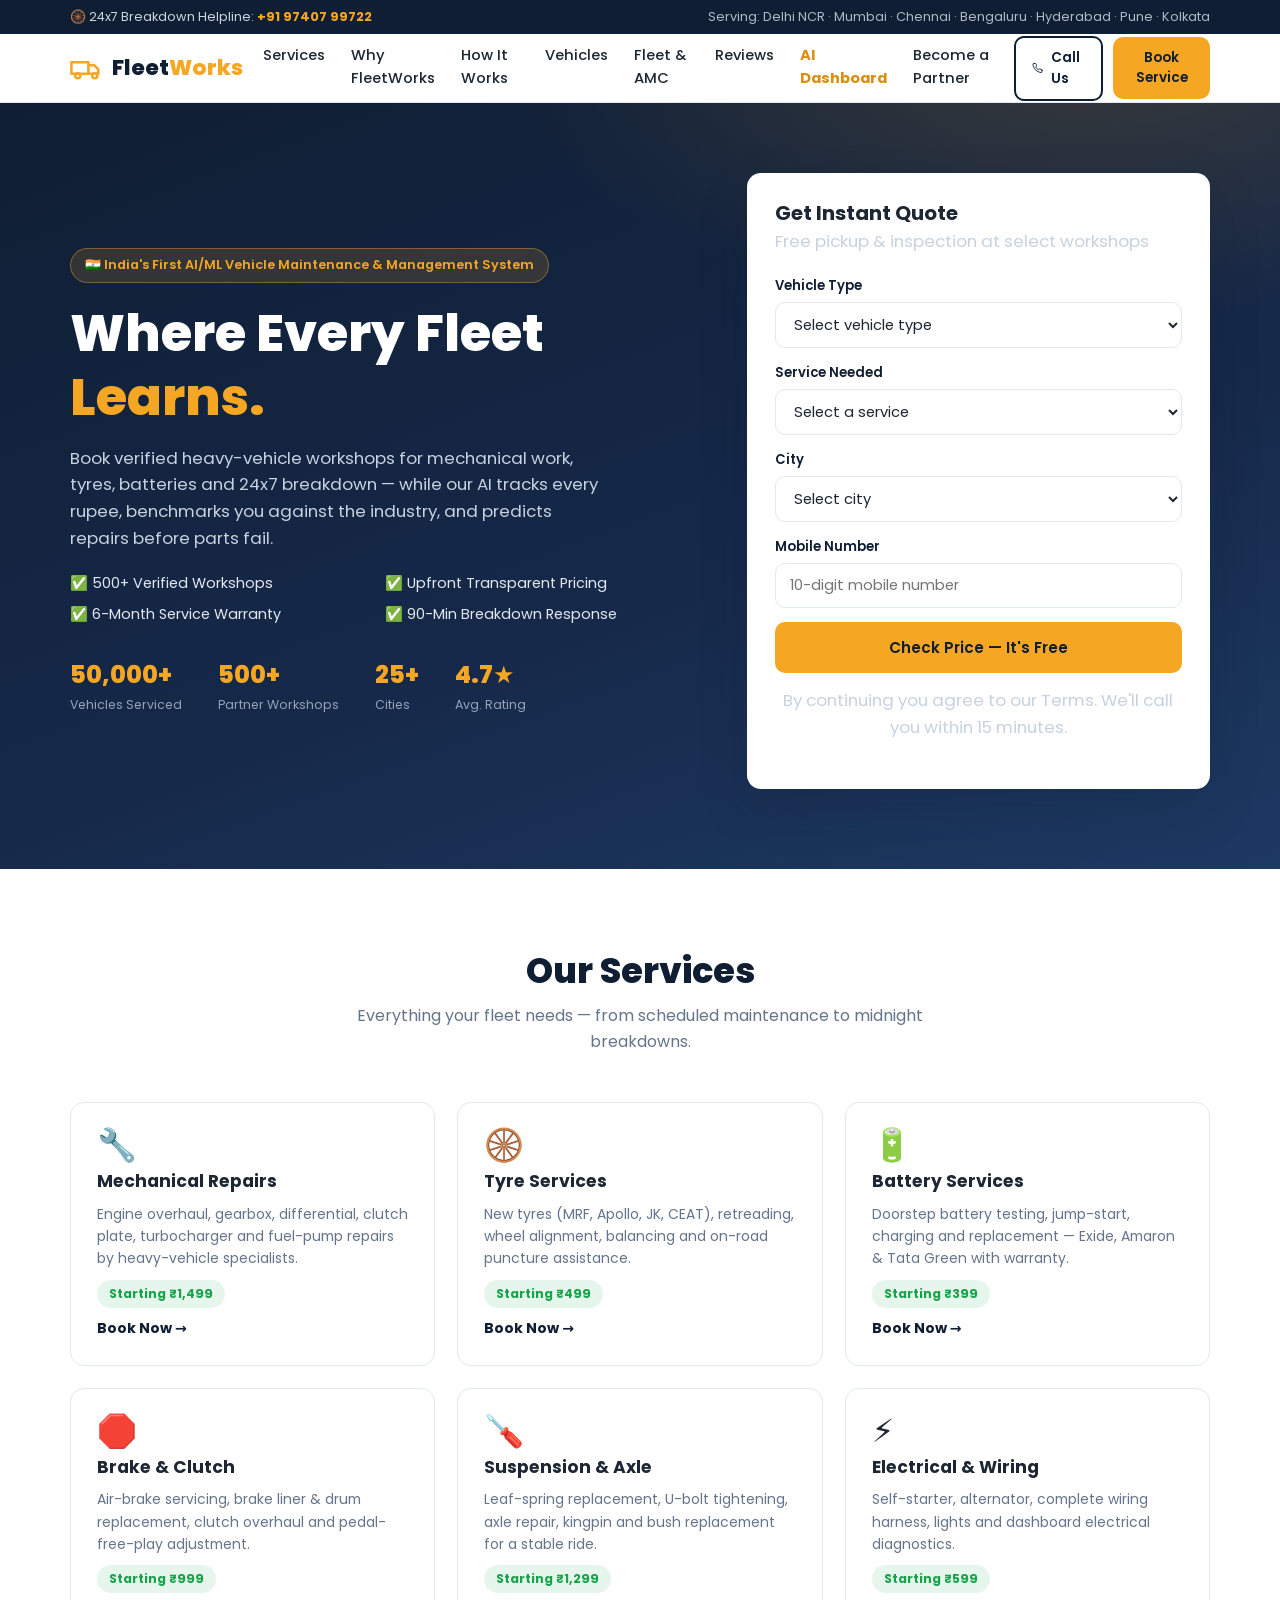
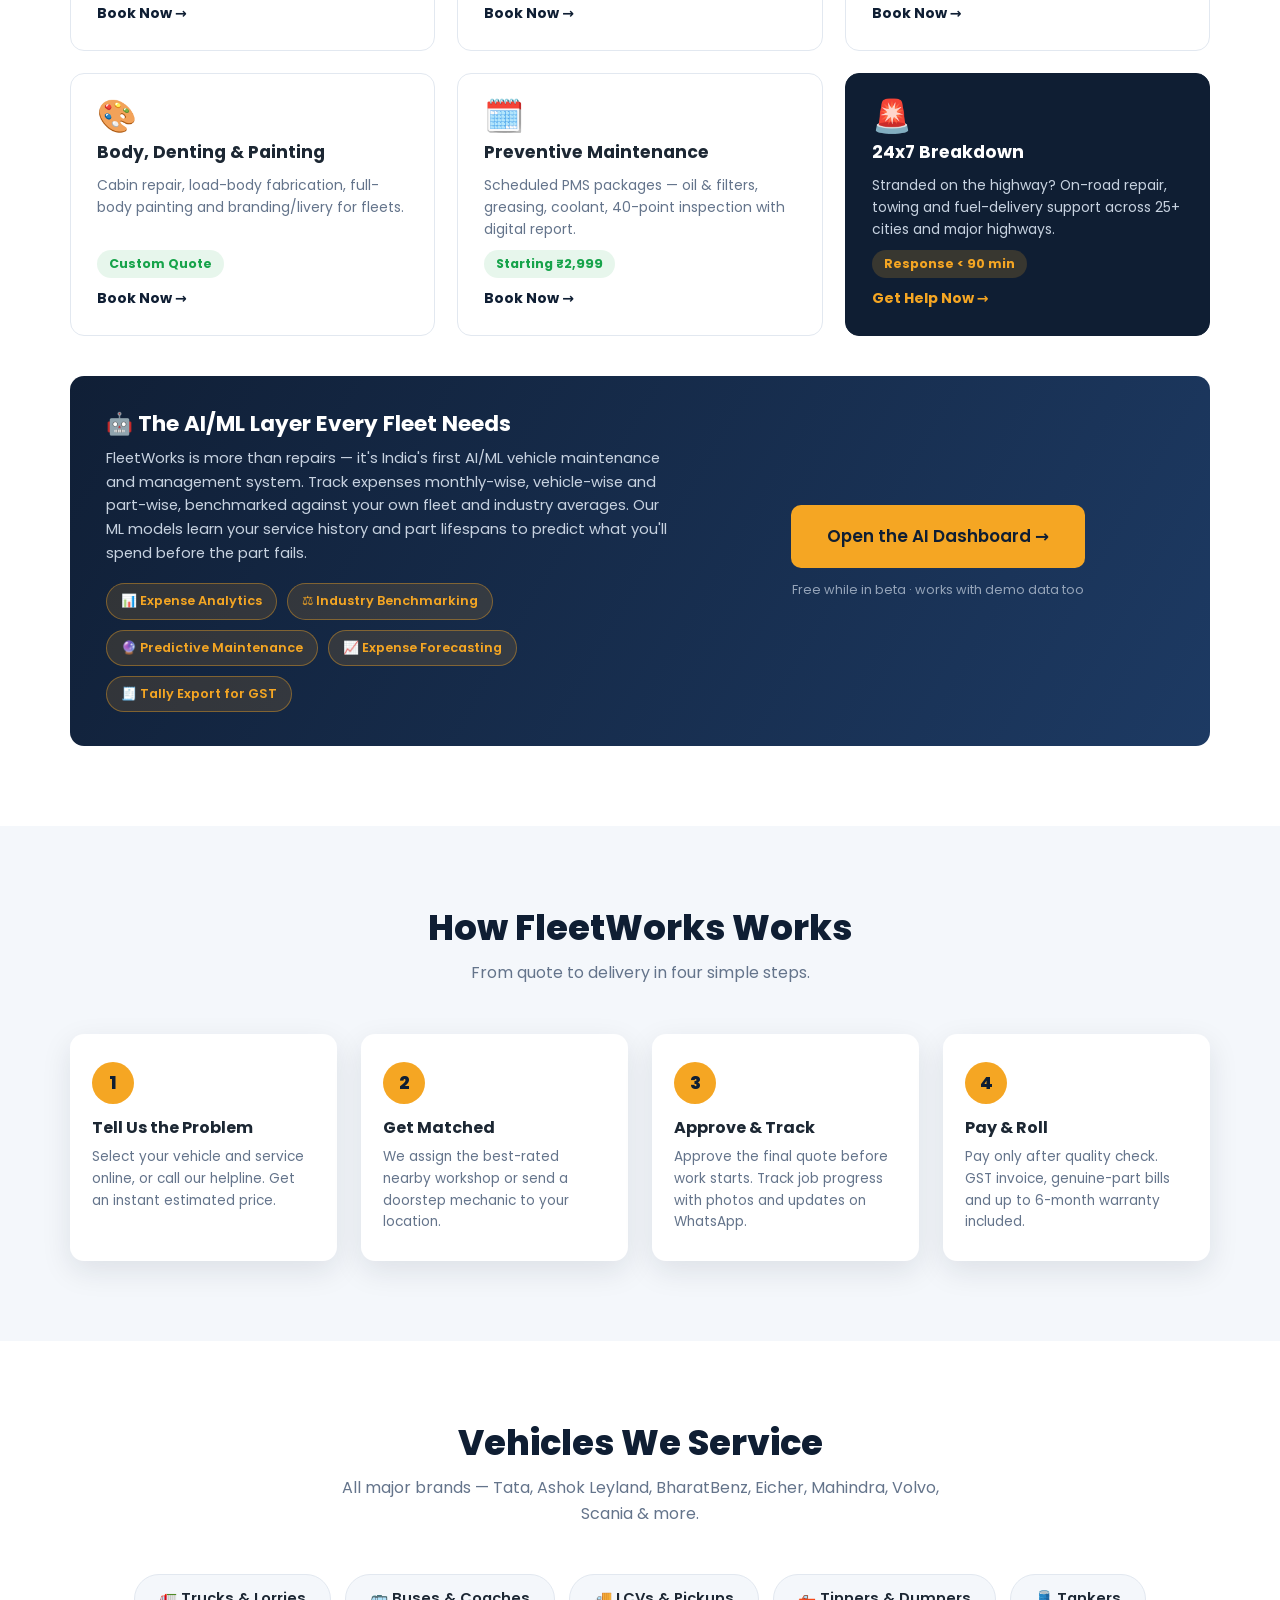
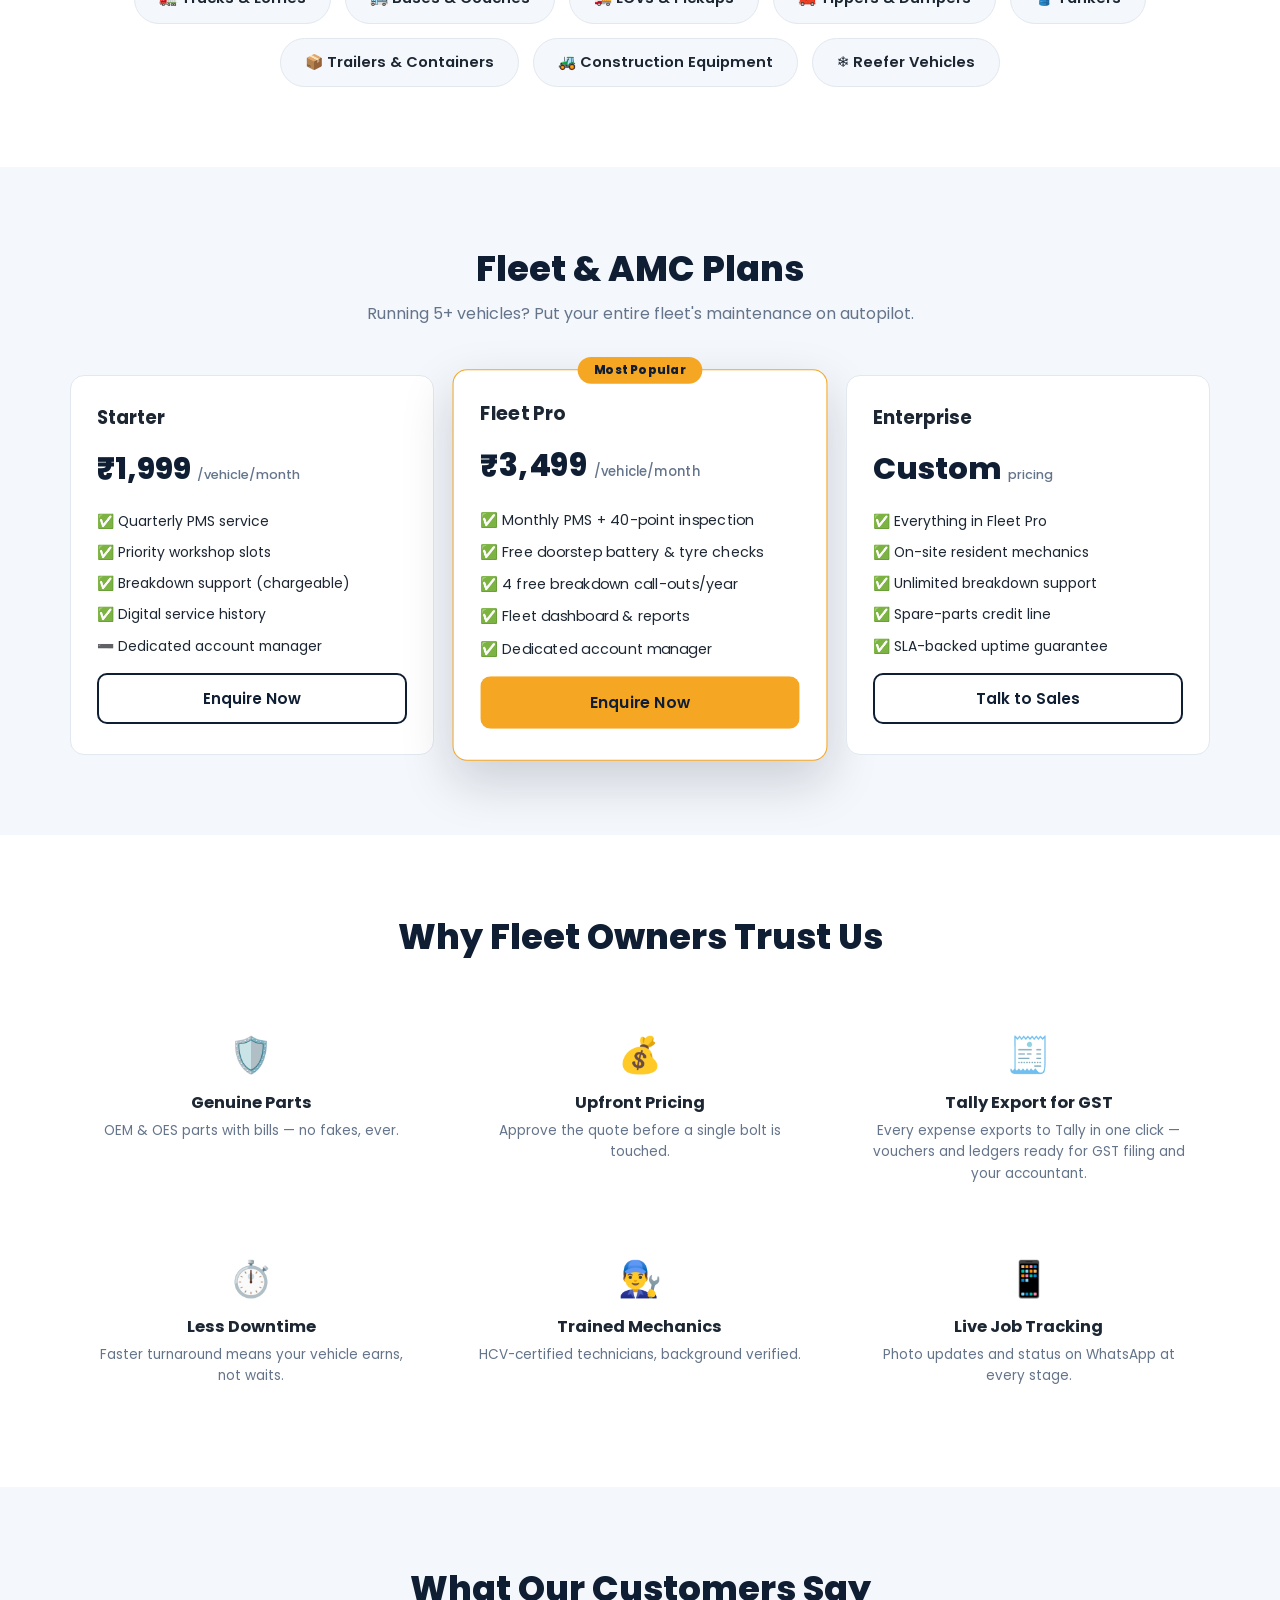
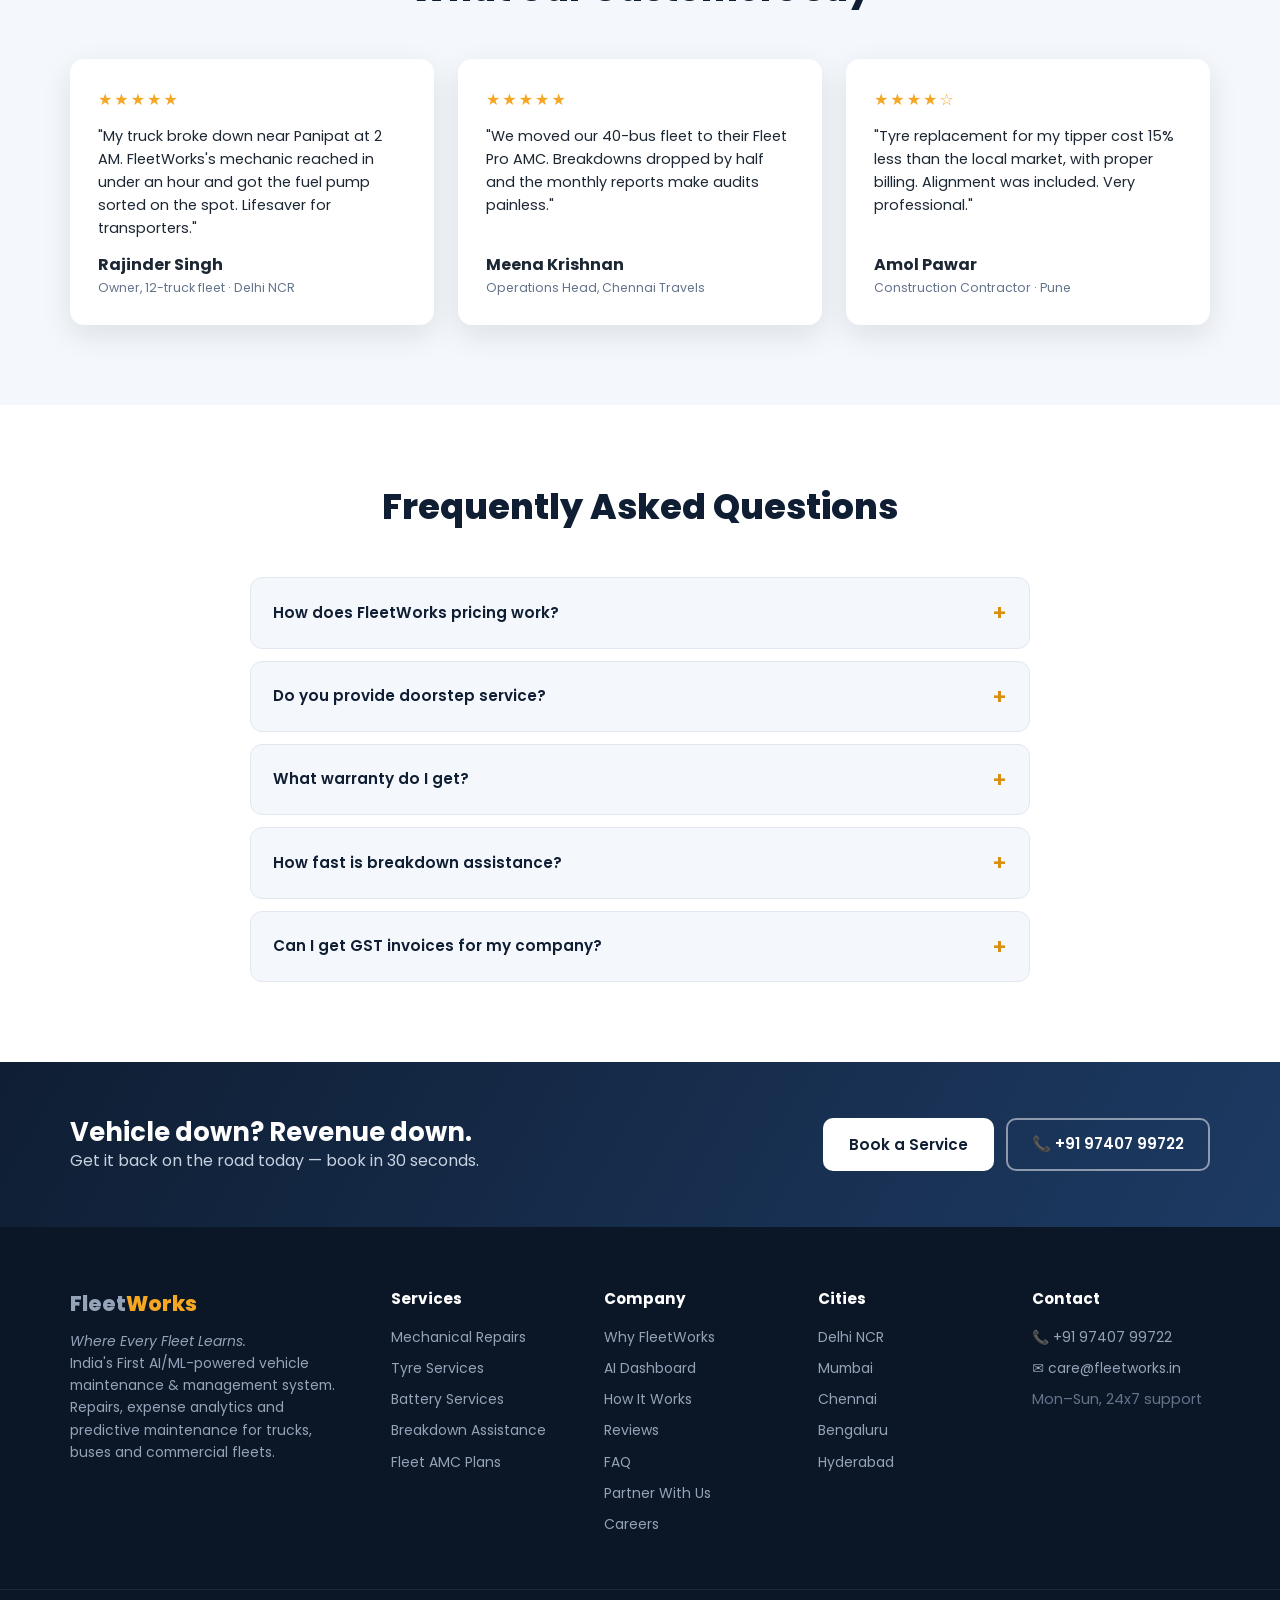
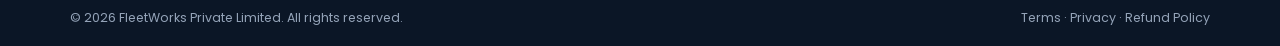
==== index.html @ 2cb16454 "Add Tally export for GST/accounting and Why FleetWorks page - Dashboard: one-click export of all exp" ====
<!DOCTYPE html>
<html lang="en">
<head>
  <meta charset="UTF-8" />
  <meta name="viewport" content="width=device-width, initial-scale=1.0" />
  <title>FleetWorks — Where Every Fleet Learns | India's First AI/ML Vehicle Maintenance &amp; Management System</title>
  <meta name="description" content="India's First AI/ML-powered vehicle maintenance and management system. Book truck, bus and fleet services, track expenses monthly/vehicle/part-wise with industry benchmarks, and predict repairs before parts fail." />
  <link rel="preconnect" href="https://fonts.googleapis.com" />
  <link rel="preconnect" href="https://fonts.gstatic.com" crossorigin />
  <link href="https://fonts.googleapis.com/css2?family=Poppins:wght@400;500;600;700;800&display=swap" rel="stylesheet" />
  <link rel="stylesheet" href="css/style.css" />
  <link rel="manifest" href="manifest.json" />
  <link rel="icon" type="image/png" href="icons/icon-96.png" />
  <meta name="theme-color" content="#0f1e33" />
</head>
<body>

  <!-- ======= TOP BAR ======= -->
  <div class="topbar">
    <div class="container topbar-inner">
      <span>🛞 24x7 Breakdown Helpline: <a href="tel:+919740799722"><strong>+91 97407 99722</strong></a></span>
      <span class="topbar-cities">Serving: Delhi NCR · Mumbai · Chennai · Bengaluru · Hyderabad · Pune · Kolkata</span>
    </div>
  </div>

  <!-- ======= NAVBAR ======= -->
  <header class="navbar" id="navbar">
    <div class="container nav-inner">
      <a href="#" class="logo">
        <svg viewBox="0 0 24 24" width="34" height="34" fill="none" stroke="currentColor" stroke-width="1.8" stroke-linecap="round" stroke-linejoin="round"><path d="M1 8h12v8H1z"/><path d="M13 10h4l3 3v3h-7"/><circle cx="5.5" cy="17.5" r="1.8"/><circle cx="17.5" cy="17.5" r="1.8"/></svg>
        <span>Fleet<em>Works</em></span>
      </a>
      <nav class="nav-links" id="navLinks">
        <a href="#services">Services</a>
        <a href="why.html">Why FleetWorks</a>
        <a href="#how-it-works">How It Works</a>
        <a href="#vehicles">Vehicles</a>
        <a href="#fleet">Fleet &amp; AMC</a>
        <a href="#reviews">Reviews</a>
        <a href="dashboard.html" class="nav-partner">AI Dashboard</a>
        <a href="partner.html">Become a Partner</a>
      </nav>
      <div class="nav-actions">
        <a href="tel:+919740799722" class="btn btn-outline btn-sm">
          <svg viewBox="0 0 24 24" width="16" height="16" fill="none" stroke="currentColor" stroke-width="2" stroke-linecap="round" stroke-linejoin="round"><path d="M22 16.92v3a2 2 0 0 1-2.18 2 19.79 19.79 0 0 1-8.63-3.07 19.5 19.5 0 0 1-6-6 19.79 19.79 0 0 1-3.07-8.67A2 2 0 0 1 4.11 2h3a2 2 0 0 1 2 1.72c.13.96.36 1.9.7 2.81a2 2 0 0 1-.45 2.11L8.09 9.91a16 16 0 0 0 6 6l1.27-1.27a2 2 0 0 1 2.11-.45c.91.34 1.85.57 2.81.7A2 2 0 0 1 22 16.92z"/></svg>
          Call Us
        </a>
        <button class="btn btn-primary btn-sm" onclick="openBooking()">Book Service</button>
        <button class="hamburger" id="hamburger" aria-label="Menu"><span></span><span></span><span></span></button>
      </div>
    </div>
  </header>

  <!-- ======= HERO ======= -->
  <section class="hero">
    <div class="container hero-inner">
      <div class="hero-text">
        <span class="badge">🇮🇳 India's First AI/ML Vehicle Maintenance &amp; Management System</span>
        <h1>Where Every Fleet <span class="accent">Learns.</span></h1>
        <p>Book verified heavy-vehicle workshops for mechanical work, tyres, batteries and 24x7 breakdown — while our AI tracks every rupee, benchmarks you against the industry, and predicts repairs before parts fail.</p>
        <ul class="hero-points">
          <li>✅ 500+ Verified Workshops</li>
          <li>✅ Upfront Transparent Pricing</li>
          <li>✅ 6-Month Service Warranty</li>
          <li>✅ 90-Min Breakdown Response</li>
        </ul>
        <div class="hero-stats">
          <div><strong>50,000+</strong><span>Vehicles Serviced</span></div>
          <div><strong>500+</strong><span>Partner Workshops</span></div>
          <div><strong>25+</strong><span>Cities</span></div>
          <div><strong>4.7★</strong><span>Avg. Rating</span></div>
        </div>
      </div>

      <!-- Quick booking card -->
      <div class="booking-card" id="quickBook">
        <h3>Get Instant Quote</h3>
        <p class="muted">Free pickup &amp; inspection at select workshops</p>
        <form id="quickForm" novalidate>
          <label>Vehicle Type
            <select name="vehicle" required>
              <option value="">Select vehicle type</option>
              <option>Truck / Lorry (HCV)</option>
              <option>Light Commercial Vehicle (LCV)</option>
              <option>Bus / Coach</option>
              <option>Trailer / Container</option>
              <option>Tipper / Dumper</option>
              <option>Tanker</option>
              <option>Construction Equipment</option>
            </select>
          </label>
          <label>Service Needed
            <select name="service" id="quickService" required>
              <option value="">Select a service</option>
              <option>Mechanical Repair</option>
              <option>Tyre Service / Replacement</option>
              <option>Battery Service / Replacement</option>
              <option>Brake &amp; Clutch</option>
              <option>Suspension &amp; Axle</option>
              <option>Electrical &amp; Wiring</option>
              <option>Denting, Painting &amp; Body Work</option>
              <option>Preventive Maintenance / PMS</option>
              <option>24x7 Breakdown Assistance</option>
            </select>
          </label>
          <label>City
            <select name="city" required>
              <option value="">Select city</option>
              <option>Delhi NCR</option><option>Mumbai</option><option>Chennai</option>
              <option>Bengaluru</option><option>Hyderabad</option><option>Pune</option>
              <option>Kolkata</option><option>Ahmedabad</option><option>Other</option>
            </select>
          </label>
          <label>Mobile Number
            <input type="tel" name="phone" placeholder="10-digit mobile number" maxlength="10" pattern="[6-9][0-9]{9}" required />
          </label>
          <button type="submit" class="btn btn-primary btn-block">Check Price — It's Free</button>
          <p class="form-note">By continuing you agree to our Terms. We'll call you within 15 minutes.</p>
        </form>
      </div>
    </div>
  </section>

  <!-- ======= SERVICES ======= -->
  <section class="section" id="services">
    <div class="container">
      <div class="section-head">
        <h2>Our Services</h2>
        <p>Everything your fleet needs — from scheduled maintenance to midnight breakdowns.</p>
      </div>
      <div class="services-grid">
        <article class="service-card" data-service="Mechanical Repair">
          <div class="service-icon">🔧</div>
          <h3>Mechanical Repairs</h3>
          <p>Engine overhaul, gearbox, differential, clutch plate, turbocharger and fuel-pump repairs by heavy-vehicle specialists.</p>
          <span class="price-tag">Starting ₹1,499</span>
          <button class="link-btn">Book Now →</button>
        </article>
        <article class="service-card" data-service="Tyre Service / Replacement">
          <div class="service-icon">🛞</div>
          <h3>Tyre Services</h3>
          <p>New tyres (MRF, Apollo, JK, CEAT), retreading, wheel alignment, balancing and on-road puncture assistance.</p>
          <span class="price-tag">Starting ₹499</span>
          <button class="link-btn">Book Now →</button>
        </article>
        <article class="service-card" data-service="Battery Service / Replacement">
          <div class="service-icon">🔋</div>
          <h3>Battery Services</h3>
          <p>Doorstep battery testing, jump-start, charging and replacement — Exide, Amaron &amp; Tata Green with warranty.</p>
          <span class="price-tag">Starting ₹399</span>
          <button class="link-btn">Book Now →</button>
        </article>
        <article class="service-card" data-service="Brake & Clutch">
          <div class="service-icon">🛑</div>
          <h3>Brake &amp; Clutch</h3>
          <p>Air-brake servicing, brake liner &amp; drum replacement, clutch overhaul and pedal-free-play adjustment.</p>
          <span class="price-tag">Starting ₹999</span>
          <button class="link-btn">Book Now →</button>
        </article>
        <article class="service-card" data-service="Suspension & Axle">
          <div class="service-icon">🪛</div>
          <h3>Suspension &amp; Axle</h3>
          <p>Leaf-spring replacement, U-bolt tightening, axle repair, kingpin and bush replacement for a stable ride.</p>
          <span class="price-tag">Starting ₹1,299</span>
          <button class="link-btn">Book Now →</button>
        </article>
        <article class="service-card" data-service="Electrical & Wiring">
          <div class="service-icon">⚡</div>
          <h3>Electrical &amp; Wiring</h3>
          <p>Self-starter, alternator, complete wiring harness, lights and dashboard electrical diagnostics.</p>
          <span class="price-tag">Starting ₹599</span>
          <button class="link-btn">Book Now →</button>
        </article>
        <article class="service-card" data-service="Denting, Painting & Body Work">
          <div class="service-icon">🎨</div>
          <h3>Body, Denting &amp; Painting</h3>
          <p>Cabin repair, load-body fabrication, full-body painting and branding/livery for fleets.</p>
          <span class="price-tag">Custom Quote</span>
          <button class="link-btn">Book Now →</button>
        </article>
        <article class="service-card" data-service="Preventive Maintenance / PMS">
          <div class="service-icon">🗓️</div>
          <h3>Preventive Maintenance</h3>
          <p>Scheduled PMS packages — oil &amp; filters, greasing, coolant, 40-point inspection with digital report.</p>
          <span class="price-tag">Starting ₹2,999</span>
          <button class="link-btn">Book Now →</button>
        </article>
        <article class="service-card highlight" data-service="24x7 Breakdown Assistance">
          <div class="service-icon">🚨</div>
          <h3>24x7 Breakdown</h3>
          <p>Stranded on the highway? On-road repair, towing and fuel-delivery support across 25+ cities and major highways.</p>
          <span class="price-tag">Response &lt; 90 min</span>
          <button class="link-btn">Get Help Now →</button>
        </article>
      </div>

      <div class="ai-strip" id="ai-features">
        <div>
          <h3>🤖 The AI/ML Layer Every Fleet Needs</h3>
          <p>FleetWorks is more than repairs — it's India's first AI/ML vehicle maintenance and management system. Track expenses monthly-wise, vehicle-wise and part-wise, benchmarked against your own fleet and industry averages. Our ML models learn your service history and part lifespans to predict what you'll spend before the part fails.</p>
          <div class="ai-chip-row">
            <span class="ai-chip">📊 Expense Analytics</span>
            <span class="ai-chip">⚖️ Industry Benchmarking</span>
            <span class="ai-chip">🔮 Predictive Maintenance</span>
            <span class="ai-chip">📈 Expense Forecasting</span>
            <span class="ai-chip">🧾 Tally Export for GST</span>
          </div>
        </div>
        <div style="text-align:center">
          <a href="dashboard.html" class="btn btn-primary" style="font-size:1.05rem;padding:16px 34px">Open the AI Dashboard →</a>
          <p style="margin-top:12px;color:#94a3b8;font-size:0.8rem">Free while in beta · works with demo data too</p>
        </div>
      </div>
    </div>
  </section>

  <!-- ======= HOW IT WORKS ======= -->
  <section class="section alt" id="how-it-works">
    <div class="container">
      <div class="section-head">
        <h2>How FleetWorks Works</h2>
        <p>From quote to delivery in four simple steps.</p>
      </div>
      <div class="steps">
        <div class="step">
          <div class="step-num">1</div>
          <h3>Tell Us the Problem</h3>
          <p>Select your vehicle and service online, or call our helpline. Get an instant estimated price.</p>
        </div>
        <div class="step">
          <div class="step-num">2</div>
          <h3>Get Matched</h3>
          <p>We assign the best-rated nearby workshop or send a doorstep mechanic to your location.</p>
        </div>
        <div class="step">
          <div class="step-num">3</div>
          <h3>Approve &amp; Track</h3>
          <p>Approve the final quote before work starts. Track job progress with photos and updates on WhatsApp.</p>
        </div>
        <div class="step">
          <div class="step-num">4</div>
          <h3>Pay &amp; Roll</h3>
          <p>Pay only after quality check. GST invoice, genuine-part bills and up to 6-month warranty included.</p>
        </div>
      </div>
    </div>
  </section>

  <!-- ======= VEHICLES ======= -->
  <section class="section" id="vehicles">
    <div class="container">
      <div class="section-head">
        <h2>Vehicles We Service</h2>
        <p>All major brands — Tata, Ashok Leyland, BharatBenz, Eicher, Mahindra, Volvo, Scania &amp; more.</p>
      </div>
      <div class="vehicle-grid">
        <div class="vehicle-chip">🚛 Trucks &amp; Lorries</div>
        <div class="vehicle-chip">🚌 Buses &amp; Coaches</div>
        <div class="vehicle-chip">🚚 LCVs &amp; Pickups</div>
        <div class="vehicle-chip">🛻 Tippers &amp; Dumpers</div>
        <div class="vehicle-chip">🛢️ Tankers</div>
        <div class="vehicle-chip">📦 Trailers &amp; Containers</div>
        <div class="vehicle-chip">🚜 Construction Equipment</div>
        <div class="vehicle-chip">❄️ Reefer Vehicles</div>
      </div>
    </div>
  </section>

  <!-- ======= FLEET / AMC ======= -->
  <section class="section alt" id="fleet">
    <div class="container">
      <div class="section-head">
        <h2>Fleet &amp; AMC Plans</h2>
        <p>Running 5+ vehicles? Put your entire fleet's maintenance on autopilot.</p>
      </div>
      <div class="plans">
        <div class="plan">
          <h3>Starter</h3>
          <div class="plan-price">₹1,999<span>/vehicle/month</span></div>
          <ul>
            <li>✅ Quarterly PMS service</li>
            <li>✅ Priority workshop slots</li>
            <li>✅ Breakdown support (chargeable)</li>
            <li>✅ Digital service history</li>
            <li>➖ Dedicated account manager</li>
          </ul>
          <button class="btn btn-outline btn-block" onclick="openBooking('Fleet — Starter Plan')">Enquire Now</button>
        </div>
        <div class="plan featured">
          <div class="plan-flag">Most Popular</div>
          <h3>Fleet Pro</h3>
          <div class="plan-price">₹3,499<span>/vehicle/month</span></div>
          <ul>
            <li>✅ Monthly PMS + 40-point inspection</li>
            <li>✅ Free doorstep battery &amp; tyre checks</li>
            <li>✅ 4 free breakdown call-outs/year</li>
            <li>✅ Fleet dashboard &amp; reports</li>
            <li>✅ Dedicated account manager</li>
          </ul>
          <button class="btn btn-primary btn-block" onclick="openBooking('Fleet — Pro Plan')">Enquire Now</button>
        </div>
        <div class="plan">
          <h3>Enterprise</h3>
          <div class="plan-price">Custom<span>pricing</span></div>
          <ul>
            <li>✅ Everything in Fleet Pro</li>
            <li>✅ On-site resident mechanics</li>
            <li>✅ Unlimited breakdown support</li>
            <li>✅ Spare-parts credit line</li>
            <li>✅ SLA-backed uptime guarantee</li>
          </ul>
          <button class="btn btn-outline btn-block" onclick="openBooking('Fleet — Enterprise Plan')">Talk to Sales</button>
        </div>
      </div>
    </div>
  </section>

  <!-- ======= WHY US ======= -->
  <section class="section" id="why-us">
    <div class="container">
      <div class="section-head">
        <h2>Why Fleet Owners Trust Us</h2>
      </div>
      <div class="why-grid">
        <div class="why-item"><span>🛡️</span><h3>Genuine Parts</h3><p>OEM &amp; OES parts with bills — no fakes, ever.</p></div>
        <div class="why-item"><span>💰</span><h3>Upfront Pricing</h3><p>Approve the quote before a single bolt is touched.</p></div>
        <div class="why-item"><span>🧾</span><h3>Tally Export for GST</h3><p>Every expense exports to Tally in one click — vouchers and ledgers ready for GST filing and your accountant.</p></div>
        <div class="why-item"><span>⏱️</span><h3>Less Downtime</h3><p>Faster turnaround means your vehicle earns, not waits.</p></div>
        <div class="why-item"><span>👨‍🔧</span><h3>Trained Mechanics</h3><p>HCV-certified technicians, background verified.</p></div>
        <div class="why-item"><span>📱</span><h3>Live Job Tracking</h3><p>Photo updates and status on WhatsApp at every stage.</p></div>
      </div>
    </div>
  </section>

  <!-- ======= TESTIMONIALS ======= -->
  <section class="section alt" id="reviews">
    <div class="container">
      <div class="section-head">
        <h2>What Our Customers Say</h2>
      </div>
      <div class="testimonials">
        <blockquote class="testimonial">
          <div class="stars">★★★★★</div>
          <p>"My truck broke down near Panipat at 2 AM. FleetWorks's mechanic reached in under an hour and got the fuel pump sorted on the spot. Lifesaver for transporters."</p>
          <footer><strong>Rajinder Singh</strong><span>Owner, 12-truck fleet · Delhi NCR</span></footer>
        </blockquote>
        <blockquote class="testimonial">
          <div class="stars">★★★★★</div>
          <p>"We moved our 40-bus fleet to their Fleet Pro AMC. Breakdowns dropped by half and the monthly reports make audits painless."</p>
          <footer><strong>Meena Krishnan</strong><span>Operations Head, Chennai Travels</span></footer>
        </blockquote>
        <blockquote class="testimonial">
          <div class="stars">★★★★☆</div>
          <p>"Tyre replacement for my tipper cost 15% less than the local market, with proper billing. Alignment was included. Very professional."</p>
          <footer><strong>Amol Pawar</strong><span>Construction Contractor · Pune</span></footer>
        </blockquote>
      </div>
    </div>
  </section>

  <!-- ======= FAQ ======= -->
  <section class="section" id="faq">
    <div class="container narrow">
      <div class="section-head">
        <h2>Frequently Asked Questions</h2>
      </div>
      <div class="faq-list">
        <details>
          <summary>How does FleetWorks pricing work?</summary>
          <p>You get an estimated price instantly when you book. After physical inspection, the workshop shares a final itemised quote — work starts only after your approval. No hidden charges.</p>
        </details>
        <details>
          <summary>Do you provide doorstep service?</summary>
          <p>Yes. Battery replacement, tyre puncture, minor electrical work and inspections are done at your doorstep or roadside. Major mechanical jobs are done at partner workshops, with pickup assistance available.</p>
        </details>
        <details>
          <summary>What warranty do I get?</summary>
          <p>Up to 6 months / 20,000 km warranty on service labour, plus the manufacturer's warranty on all parts (batteries and tyres carry their brand warranty).</p>
        </details>
        <details>
          <summary>How fast is breakdown assistance?</summary>
          <p>Inside city limits we target under 90 minutes. On major highways (NH-44, NH-48, Golden Quadrilateral corridors) our partner network covers most stretches within 2 hours.</p>
        </details>
        <details>
          <summary>Can I get GST invoices for my company?</summary>
          <p>Absolutely. Every job comes with a proper GST invoice against your GSTIN, and fleet customers get consolidated monthly statements.</p>
        </details>
      </div>
    </div>
  </section>

  <!-- ======= CTA STRIP ======= -->
  <section class="cta-strip">
    <div class="container cta-inner">
      <div>
        <h2>Vehicle down? Revenue down.</h2>
        <p>Get it back on the road today — book in 30 seconds.</p>
      </div>
      <div class="cta-actions">
        <button class="btn btn-light" onclick="openBooking()">Book a Service</button>
        <a href="tel:+919740799722" class="btn btn-ghost">📞 +91 97407 99722</a>
      </div>
    </div>
  </section>

  <!-- ======= FOOTER ======= -->
  <footer class="footer">
    <div class="container footer-grid">
      <div>
        <a href="#" class="logo footer-logo">
          <span>Fleet<em>Works</em></span>
        </a>
        <p><em>Where Every Fleet Learns.</em><br />India's First AI/ML-powered vehicle maintenance &amp; management system. Repairs, expense analytics and predictive maintenance for trucks, buses and commercial fleets.</p>
      </div>
      <div>
        <h4>Services</h4>
        <a href="#services">Mechanical Repairs</a>
        <a href="#services">Tyre Services</a>
        <a href="#services">Battery Services</a>
        <a href="#services">Breakdown Assistance</a>
        <a href="#fleet">Fleet AMC Plans</a>
      </div>
      <div>
        <h4>Company</h4>
        <a href="why.html">Why FleetWorks</a>
        <a href="dashboard.html">AI Dashboard</a>
        <a href="#how-it-works">How It Works</a>
        <a href="#reviews">Reviews</a>
        <a href="#faq">FAQ</a>
        <a href="partner.html">Partner With Us</a>
        <a href="#">Careers</a>
      </div>
      <div>
        <h4>Cities</h4>
        <a href="#">Delhi NCR</a>
        <a href="#">Mumbai</a>
        <a href="#">Chennai</a>
        <a href="#">Bengaluru</a>
        <a href="#">Hyderabad</a>
      </div>
      <div>
        <h4>Contact</h4>
        <a href="tel:+919740799722">📞 +91 97407 99722</a>
        <a href="mailto:care@fleetworks.in">✉️ care@fleetworks.in</a>
        <p class="muted">Mon–Sun, 24x7 support</p>
      </div>
    </div>
    <div class="footer-bottom">
      <div class="container">
        <span>© 2026 FleetWorks Private Limited. All rights reserved.</span>
        <span>Terms · Privacy · Refund Policy</span>
      </div>
    </div>
  </footer>

  <!-- ======= BOOKING MODAL ======= -->
  <div class="modal-overlay" id="bookingModal" aria-hidden="true">
    <div class="modal" role="dialog" aria-modal="true" aria-labelledby="modalTitle">
      <button class="modal-close" onclick="closeBooking()" aria-label="Close">✕</button>
      <div id="modalFormView">
        <h3 id="modalTitle">Book Your Service</h3>
        <p class="muted">Fill this in and we'll call you back within 15 minutes.</p>
        <form id="bookingForm" novalidate>
          <label>Your Name
            <input type="text" name="name" placeholder="Full name" required />
          </label>
          <div class="form-row">
            <label>Mobile Number
              <input type="tel" name="phone" placeholder="10-digit number" maxlength="10" pattern="[6-9][0-9]{9}" required />
            </label>
            <label>City
              <select name="city" required>
                <option value="">Select city</option>
                <option>Delhi NCR</option><option>Mumbai</option><option>Chennai</option>
                <option>Bengaluru</option><option>Hyderabad</option><option>Pune</option>
                <option>Kolkata</option><option>Ahmedabad</option><option>Other</option>
              </select>
            </label>
          </div>
          <div class="form-row">
            <label>Vehicle Type
              <select name="vehicle" required>
                <option value="">Select vehicle</option>
                <option>Truck / Lorry (HCV)</option>
                <option>Light Commercial Vehicle (LCV)</option>
                <option>Bus / Coach</option>
                <option>Trailer / Container</option>
                <option>Tipper / Dumper</option>
                <option>Tanker</option>
                <option>Construction Equipment</option>
              </select>
            </label>
            <label>Service Needed
              <select name="service" id="modalService" required>
                <option value="">Select service</option>
                <option>Mechanical Repair</option>
                <option>Tyre Service / Replacement</option>
                <option>Battery Service / Replacement</option>
                <option>Brake &amp; Clutch</option>
                <option>Suspension &amp; Axle</option>
                <option>Electrical &amp; Wiring</option>
                <option>Denting, Painting &amp; Body Work</option>
                <option>Preventive Maintenance / PMS</option>
                <option>24x7 Breakdown Assistance</option>
                <option>Fleet — Starter Plan</option>
                <option>Fleet — Pro Plan</option>
                <option>Fleet — Enterprise Plan</option>
                <option>Partner Workshop Enquiry</option>
              </select>
            </label>
          </div>
          <label>Describe the Issue (optional)
            <textarea name="issue" rows="3" placeholder="e.g. Engine overheating, brake noise, need 2 new rear tyres..."></textarea>
          </label>
          <button type="submit" class="btn btn-primary btn-block">Confirm Booking Request</button>
        </form>
      </div>
      <div id="modalSuccessView" hidden>
        <div class="success-icon">✅</div>
        <h3>Request Received!</h3>
        <p>Thanks, <strong id="successName"></strong>. Our service advisor will call <strong id="successPhone"></strong> within 15 minutes with your quote.</p>
        <p class="muted">Booking reference: <strong id="successRef"></strong></p>
        <button class="btn btn-primary btn-block" onclick="closeBooking()">Done</button>
      </div>
    </div>
  </div>

  <script src="js/main.js"></script>
  <script>
    if ("serviceWorker" in navigator) navigator.serviceWorker.register("sw.js");
  </script>
</body>
</html>
---- css/style.css ----
/* ============ FleetWorks — style.css ============ */
:root {
  --navy: #0f1e33;
  --navy-2: #16294a;
  --amber: #f5a623;
  --amber-dark: #d98f0f;
  --ink: #1c2733;
  --muted: #64748b;
  --line: #e2e8f0;
  --bg: #ffffff;
  --bg-alt: #f4f7fb;
  --green: #16a34a;
  --radius: 14px;
  --shadow: 0 10px 30px rgba(15, 30, 51, 0.10);
  --shadow-lg: 0 20px 50px rgba(15, 30, 51, 0.18);
}

* { margin: 0; padding: 0; box-sizing: border-box; }

html { scroll-behavior: smooth; scroll-padding-top: 90px; }

body {
  font-family: "Poppins", system-ui, -apple-system, sans-serif;
  color: var(--ink);
  background: var(--bg);
  line-height: 1.6;
}

.container { max-width: 1180px; margin: 0 auto; padding: 0 20px; }
.container.narrow { max-width: 820px; }
.muted { color: var(--muted); font-size: 0.9rem; }

h1, h2, h3 { line-height: 1.25; }

/* ---------- Buttons ---------- */
.btn {
  display: inline-flex; align-items: center; justify-content: center; gap: 8px;
  font-family: inherit; font-weight: 600; font-size: 0.95rem;
  padding: 12px 24px; border-radius: 10px; border: 2px solid transparent;
  cursor: pointer; text-decoration: none; transition: all 0.2s ease;
}
.btn-sm { padding: 9px 16px; font-size: 0.85rem; }
.btn-block { width: 100%; }
.btn-primary { background: var(--amber); color: var(--navy); }
.btn-primary:hover { background: var(--amber-dark); transform: translateY(-1px); }
.btn-outline { background: transparent; color: var(--navy); border-color: var(--navy); }
.btn-outline:hover { background: var(--navy); color: #fff; }
.btn-light { background: #fff; color: var(--navy); }
.btn-light:hover { background: var(--amber); }
.btn-ghost { background: transparent; color: #fff; border-color: rgba(255,255,255,0.5); }
.btn-ghost:hover { border-color: #fff; background: rgba(255,255,255,0.1); }

/* ---------- Top bar ---------- */
.topbar { background: var(--navy); color: #cbd5e1; font-size: 0.8rem; padding: 7px 0; }
.topbar a { color: var(--amber); text-decoration: none; }
.topbar-inner { display: flex; justify-content: space-between; gap: 16px; flex-wrap: wrap; }
.topbar-cities { opacity: 0.85; }

/* ---------- Navbar ---------- */
.navbar {
  position: sticky; top: 0; z-index: 100;
  background: #fff; border-bottom: 1px solid var(--line);
  transition: box-shadow 0.2s;
}
.navbar.scrolled { box-shadow: var(--shadow); }
.nav-inner { display: flex; align-items: center; justify-content: space-between; height: 68px; gap: 20px; }

.logo {
  display: flex; align-items: center; gap: 8px;
  font-size: 1.35rem; font-weight: 800; color: var(--navy); text-decoration: none;
}
.logo svg { color: var(--amber); }
.logo em { color: var(--amber); font-style: normal; }

.nav-links { display: flex; gap: 26px; }
.nav-links a {
  color: var(--ink); text-decoration: none; font-size: 0.92rem; font-weight: 500;
  padding: 4px 0; border-bottom: 2px solid transparent; transition: all 0.15s;
}
.nav-links a:hover { color: var(--amber-dark); border-bottom-color: var(--amber); }
.nav-links a.nav-partner { color: var(--amber-dark); font-weight: 700; }

.nav-actions { display: flex; align-items: center; gap: 10px; }

.hamburger { display: none; flex-direction: column; gap: 5px; background: none; border: none; cursor: pointer; padding: 6px; }
.hamburger span { width: 24px; height: 2.5px; background: var(--navy); border-radius: 2px; transition: 0.2s; }

/* ---------- Hero ---------- */
.hero {
  background:
    radial-gradient(1000px 500px at 85% -10%, rgba(245, 166, 35, 0.18), transparent 60%),
    linear-gradient(160deg, var(--navy) 0%, var(--navy-2) 60%, #1d3a63 100%);
  color: #fff;
  padding: 70px 0 80px;
}
.hero-inner { display: grid; grid-template-columns: 1.15fr 0.85fr; gap: 50px; align-items: center; }

.badge {
  display: inline-block; background: rgba(245, 166, 35, 0.15); color: var(--amber);
  border: 1px solid rgba(245, 166, 35, 0.4);
  font-size: 0.8rem; font-weight: 600; padding: 6px 14px; border-radius: 100px; margin-bottom: 18px;
}
.hero h1 { font-size: clamp(2rem, 4.5vw, 3.2rem); font-weight: 800; margin-bottom: 16px; }
.hero .accent { color: var(--amber); }
.hero p { color: #c7d2e0; font-size: 1.05rem; max-width: 540px; margin-bottom: 20px; }

.hero-points { list-style: none; display: grid; grid-template-columns: repeat(2, auto); gap: 8px 24px; margin-bottom: 30px; font-size: 0.9rem; color: #e2e8f0; }

.hero-stats { display: flex; gap: 36px; flex-wrap: wrap; }
.hero-stats div { display: flex; flex-direction: column; }
.hero-stats strong { font-size: 1.5rem; color: var(--amber); font-weight: 800; }
.hero-stats span { font-size: 0.78rem; color: #94a3b8; }

/* ---------- Booking card ---------- */
.booking-card {
  background: #fff; color: var(--ink); border-radius: var(--radius);
  padding: 28px; box-shadow: var(--shadow-lg);
}
.booking-card h3 { font-size: 1.25rem; margin-bottom: 2px; }
.booking-card form { margin-top: 16px; display: flex; flex-direction: column; gap: 14px; }

label { display: flex; flex-direction: column; gap: 6px; font-size: 0.82rem; font-weight: 600; color: var(--navy); }
input, select, textarea {
  font-family: inherit; font-size: 0.92rem; color: var(--ink);
  padding: 11px 14px; border: 1.5px solid var(--line); border-radius: 10px;
  background: #fff; outline: none; transition: border-color 0.15s, box-shadow 0.15s;
  width: 100%;
}
input:focus, select:focus, textarea:focus {
  border-color: var(--amber); box-shadow: 0 0 0 3px rgba(245, 166, 35, 0.18);
}
input.invalid, select.invalid { border-color: #dc2626; box-shadow: 0 0 0 3px rgba(220, 38, 38, 0.12); }
.form-note { font-size: 0.72rem; color: var(--muted); text-align: center; }

/* ---------- Sections ---------- */
.section { padding: 80px 0; }
.section.alt { background: var(--bg-alt); }
.section-head { text-align: center; max-width: 640px; margin: 0 auto 48px; }
.section-head h2 { font-size: clamp(1.6rem, 3vw, 2.2rem); font-weight: 800; color: var(--navy); margin-bottom: 10px; }
.section-head p { color: var(--muted); }

/* ---------- Services ---------- */
.services-grid { display: grid; grid-template-columns: repeat(3, 1fr); gap: 22px; }
.service-card {
  background: #fff; border: 1px solid var(--line); border-radius: var(--radius);
  padding: 26px; display: flex; flex-direction: column; gap: 10px;
  transition: transform 0.2s, box-shadow 0.2s, border-color 0.2s;
}
.service-card:hover { transform: translateY(-5px); box-shadow: var(--shadow); border-color: var(--amber); }
.service-card.highlight { background: var(--navy); border-color: var(--navy); color: #fff; }
.service-card.highlight p { color: #c7d2e0; }
.service-card.highlight .link-btn { color: var(--amber); }
.service-icon { font-size: 2rem; line-height: 1; }
.service-card h3 { font-size: 1.08rem; font-weight: 700; }
.service-card p { font-size: 0.87rem; color: var(--muted); flex-grow: 1; }
.price-tag {
  align-self: flex-start; background: rgba(22, 163, 74, 0.1); color: var(--green);
  font-size: 0.78rem; font-weight: 700; padding: 4px 12px; border-radius: 100px;
}
.service-card.highlight .price-tag { background: rgba(245, 166, 35, 0.18); color: var(--amber); }
.link-btn {
  background: none; border: none; cursor: pointer; font-family: inherit;
  color: var(--navy); font-weight: 700; font-size: 0.88rem; text-align: left; padding: 0;
  transition: color 0.15s;
}
.link-btn:hover { color: var(--amber-dark); }

/* ---------- Steps ---------- */
.steps { display: grid; grid-template-columns: repeat(4, 1fr); gap: 24px; }
.step { background: #fff; border-radius: var(--radius); padding: 28px 22px; box-shadow: var(--shadow); position: relative; }
.step-num {
  width: 42px; height: 42px; border-radius: 50%;
  background: var(--amber); color: var(--navy); font-weight: 800; font-size: 1.1rem;
  display: flex; align-items: center; justify-content: center; margin-bottom: 14px;
}
.step h3 { font-size: 1rem; margin-bottom: 8px; }
.step p { font-size: 0.85rem; color: var(--muted); }

/* ---------- Vehicles ---------- */
.vehicle-grid { display: flex; flex-wrap: wrap; gap: 14px; justify-content: center; }
.vehicle-chip {
  background: var(--bg-alt); border: 1.5px solid var(--line); border-radius: 100px;
  padding: 12px 24px; font-weight: 600; font-size: 0.92rem;
  transition: all 0.2s; cursor: default;
}
.vehicle-chip:hover { border-color: var(--amber); background: rgba(245, 166, 35, 0.08); transform: translateY(-2px); }

/* ---------- Plans ---------- */
.plans { display: grid; grid-template-columns: repeat(3, 1fr); gap: 24px; align-items: stretch; }
.plan {
  background: #fff; border: 1.5px solid var(--line); border-radius: var(--radius);
  padding: 30px 26px; display: flex; flex-direction: column; gap: 16px; position: relative;
}
.plan.featured { border-color: var(--amber); box-shadow: var(--shadow-lg); transform: scale(1.03); }
.plan-flag {
  position: absolute; top: -13px; left: 50%; transform: translateX(-50%);
  background: var(--amber); color: var(--navy); font-size: 0.72rem; font-weight: 800;
  padding: 4px 16px; border-radius: 100px; white-space: nowrap;
}
.plan h3 { font-size: 1.15rem; }
.plan-price { font-size: 1.9rem; font-weight: 800; color: var(--navy); }
.plan-price span { font-size: 0.8rem; font-weight: 500; color: var(--muted); margin-left: 6px; }
.plan ul { list-style: none; display: flex; flex-direction: column; gap: 9px; font-size: 0.87rem; flex-grow: 1; }

/* ---------- Why us ---------- */
.why-grid { display: grid; grid-template-columns: repeat(3, 1fr); gap: 26px; }
.why-item { text-align: center; padding: 20px; }
.why-item span { font-size: 2.2rem; display: block; margin-bottom: 10px; }
.why-item h3 { font-size: 1.02rem; margin-bottom: 6px; }
.why-item p { font-size: 0.85rem; color: var(--muted); }

/* ---------- Testimonials ---------- */
.testimonials { display: grid; grid-template-columns: repeat(3, 1fr); gap: 24px; }
.testimonial {
  background: #fff; border-radius: var(--radius); padding: 28px; box-shadow: var(--shadow);
  display: flex; flex-direction: column; gap: 12px;
}
.stars { color: var(--amber); letter-spacing: 2px; }
.testimonial p { font-size: 0.9rem; color: var(--ink); flex-grow: 1; }
.testimonial footer { display: flex; flex-direction: column; }
.testimonial footer span { font-size: 0.78rem; color: var(--muted); }

/* ---------- FAQ ---------- */
.faq-list { display: flex; flex-direction: column; gap: 12px; }
.faq-list details {
  background: var(--bg-alt); border: 1px solid var(--line); border-radius: 12px; padding: 18px 22px;
}
.faq-list summary {
  cursor: pointer; font-weight: 600; font-size: 0.95rem; color: var(--navy);
  list-style: none; display: flex; justify-content: space-between; align-items: center;
}
.faq-list summary::after { content: "+"; font-size: 1.3rem; color: var(--amber-dark); transition: transform 0.2s; }
.faq-list details[open] summary::after { transform: rotate(45deg); }
.faq-list details p { margin-top: 12px; font-size: 0.88rem; color: var(--muted); }

/* ---------- CTA strip ---------- */
.cta-strip { background: linear-gradient(120deg, var(--navy), #1d3a63); color: #fff; padding: 54px 0; }
.cta-inner { display: flex; align-items: center; justify-content: space-between; gap: 24px; flex-wrap: wrap; }
.cta-inner h2 { font-size: 1.6rem; }
.cta-inner p { color: #c7d2e0; }
.cta-actions { display: flex; gap: 12px; flex-wrap: wrap; }

/* ---------- Footer ---------- */
.footer { background: #0b1626; color: #94a3b8; padding: 60px 0 0; font-size: 0.87rem; }
.footer-grid { display: grid; grid-template-columns: 1.6fr repeat(4, 1fr); gap: 36px; padding-bottom: 44px; }
.footer h4 { color: #fff; font-size: 0.95rem; margin-bottom: 14px; }
.footer a { display: block; color: #94a3b8; text-decoration: none; margin-bottom: 9px; transition: color 0.15s; }
.footer a:hover { color: var(--amber); }
.footer-logo { font-size: 1.3rem; margin-bottom: 12px; color: #fff; }
.footer-logo em { color: var(--amber); font-style: normal; }
.footer-bottom { border-top: 1px solid rgba(255,255,255,0.08); padding: 18px 0; font-size: 0.78rem; }
.footer-bottom .container { display: flex; justify-content: space-between; flex-wrap: wrap; gap: 8px; }

/* ---------- Modal ---------- */
.modal-overlay {
  position: fixed; inset: 0; background: rgba(11, 22, 38, 0.65); backdrop-filter: blur(3px);
  display: flex; align-items: center; justify-content: center; padding: 20px;
  z-index: 200; opacity: 0; pointer-events: none; transition: opacity 0.2s;
}
.modal-overlay.open { opacity: 1; pointer-events: auto; }
.modal {
  background: #fff; border-radius: var(--radius); padding: 32px; width: 100%; max-width: 560px;
  max-height: 90vh; overflow-y: auto; position: relative;
  transform: translateY(16px); transition: transform 0.25s;
}
.modal-overlay.open .modal { transform: translateY(0); }
.modal-close {
  position: absolute; top: 14px; right: 14px; background: var(--bg-alt); border: none;
  width: 34px; height: 34px; border-radius: 50%; cursor: pointer; font-size: 0.95rem; color: var(--muted);
}
.modal-close:hover { background: var(--line); color: var(--ink); }
.modal h3 { font-size: 1.3rem; color: var(--navy); margin-bottom: 4px; }
.modal form { margin-top: 18px; display: flex; flex-direction: column; gap: 14px; }
.form-row { display: grid; grid-template-columns: 1fr 1fr; gap: 14px; }

#modalSuccessView { text-align: center; padding: 12px 4px; }
.success-icon { font-size: 3rem; margin-bottom: 8px; }
#modalSuccessView p { margin: 10px 0; font-size: 0.95rem; }
#modalSuccessView .btn { margin-top: 14px; }

/* ---------- Vendor onboarding (partner.html) ---------- */
.divider { border: none; border-top: 1px solid var(--line); margin: 18px 0; }

.status-result { margin-top: 4px; padding: 12px 14px; border-radius: 10px; font-size: 0.85rem; line-height: 1.5; }
.status-result.found { background: rgba(22, 163, 74, 0.08); border: 1px solid rgba(22, 163, 74, 0.35); color: var(--ink); }
.status-result.error { background: rgba(220, 38, 38, 0.07); border: 1px solid rgba(220, 38, 38, 0.3); color: #991b1b; }
.status-result a { color: var(--amber-dark); font-weight: 600; }
.status-pill {
  display: inline-block; background: var(--amber); color: var(--navy);
  font-weight: 700; font-size: 0.75rem; padding: 2px 12px; border-radius: 100px;
}

.onboard-card {
  background: #fff; border-radius: var(--radius); box-shadow: var(--shadow-lg);
  padding: 36px; max-width: 760px; margin: 0 auto;
}

/* Stepper */
.stepper { display: flex; align-items: center; justify-content: center; margin-bottom: 32px; }
.stepper-item { display: flex; flex-direction: column; align-items: center; gap: 6px; min-width: 90px; }
.stepper-dot {
  width: 38px; height: 38px; border-radius: 50%;
  background: var(--bg-alt); color: var(--muted); border: 2px solid var(--line);
  display: flex; align-items: center; justify-content: center;
  font-weight: 700; font-size: 0.95rem; transition: all 0.2s;
}
.stepper-item.active .stepper-dot { background: var(--amber); border-color: var(--amber); color: var(--navy); }
.stepper-item.done .stepper-dot { background: var(--green); border-color: var(--green); color: #fff; }
.stepper-label { font-size: 0.72rem; font-weight: 600; color: var(--muted); text-align: center; }
.stepper-item.active .stepper-label { color: var(--navy); }
.stepper-line { flex: 1; max-width: 90px; height: 2px; background: var(--line); margin: 0 8px 22px; }

/* Form steps */
.form-step { display: none; border: none; flex-direction: column; gap: 16px; }
.form-step.active { display: flex; }
.step-actions { display: flex; justify-content: space-between; align-items: center; margin-top: 8px; }

.group-label { font-size: 0.82rem; font-weight: 600; color: var(--navy); }
.group-label small { font-weight: 400; color: var(--muted); }

.chip-group { display: flex; flex-wrap: wrap; gap: 10px; }
.chip { flex-direction: row; cursor: pointer; }
.chip input { position: absolute; opacity: 0; pointer-events: none; width: auto; }
.chip span {
  display: inline-block; padding: 9px 16px; border-radius: 100px;
  background: var(--bg-alt); border: 1.5px solid var(--line);
  font-size: 0.85rem; font-weight: 500; color: var(--ink);
  transition: all 0.15s; user-select: none;
}
.chip:hover span { border-color: var(--amber); }
.chip input:checked + span {
  background: var(--navy); border-color: var(--navy); color: #fff;
}
.chip input:focus-visible + span { box-shadow: 0 0 0 3px rgba(245, 166, 35, 0.35); }

.field-error { color: #dc2626; font-size: 0.8rem; font-weight: 600; margin-top: -8px; }

input[type="file"] {
  padding: 10px; background: var(--bg-alt); border-style: dashed; cursor: pointer;
}

.consent { flex-direction: row; align-items: flex-start; gap: 10px; font-weight: 400; font-size: 0.82rem; color: var(--muted); }
.consent input { width: 18px; height: 18px; margin-top: 2px; flex-shrink: 0; accent-color: var(--amber); }

/* Success view */
.vendor-success { text-align: center; padding: 20px 8px; }
.vendor-success h3 { font-size: 1.4rem; color: var(--navy); margin-bottom: 6px; }
.vendor-success p { margin: 8px 0; }
.success-next {
  background: var(--bg-alt); border-radius: 12px; padding: 20px 24px;
  text-align: left; max-width: 420px; margin: 20px auto;
}
.success-next h4 { font-size: 0.95rem; color: var(--navy); margin-bottom: 10px; }
.success-next ol { padding-left: 20px; font-size: 0.88rem; color: var(--muted); display: flex; flex-direction: column; gap: 6px; }
.vendor-success .btn { margin-top: 8px; }

/* ---------- AI Dashboard (dashboard.html) ---------- */
.dash-hero {
  background:
    radial-gradient(900px 400px at 85% -10%, rgba(245, 166, 35, 0.18), transparent 60%),
    linear-gradient(160deg, var(--navy) 0%, var(--navy-2) 70%, #1d3a63 100%);
  color: #fff; padding: 52px 0 46px;
}
.dash-hero h1 { font-size: clamp(1.7rem, 3.5vw, 2.6rem); font-weight: 800; margin: 6px 0 10px; }
.dash-hero .accent { color: var(--amber); }
.dash-hero p { color: #c7d2e0; max-width: 720px; font-size: 0.98rem; }

.dash-main { padding: 34px 20px 70px; }

.empty-state { text-align: center; padding: 70px 20px; }
.empty-icon { font-size: 3rem; margin-bottom: 10px; }
.empty-state h2 { color: var(--navy); margin-bottom: 8px; }
.empty-state p { color: var(--muted); margin-bottom: 20px; }

.stat-row { display: grid; grid-template-columns: repeat(4, 1fr); gap: 16px; margin-bottom: 22px; }
.stat-tile {
  background: #fff; border: 1px solid var(--line); border-radius: var(--radius);
  padding: 18px 20px; display: flex; flex-direction: column; gap: 2px;
}
.stat-label { font-size: 0.78rem; color: var(--muted); font-weight: 500; }
.stat-value { font-size: 1.7rem; font-weight: 700; color: var(--navy); line-height: 1.2; }
.stat-sub { font-size: 0.75rem; color: var(--muted); }

.dash-filters {
  display: flex; gap: 16px; margin-bottom: 22px; flex-wrap: wrap;
  background: #fff; border: 1px solid var(--line); border-radius: 12px; padding: 14px 18px;
}
.dash-filters label { flex-direction: row; align-items: center; gap: 10px; font-size: 0.85rem; }
.dash-filters select { width: auto; padding: 8px 12px; }

.chart-card {
  background: #fff; border: 1px solid var(--line); border-radius: var(--radius);
  padding: 24px 26px; margin-bottom: 22px;
}
.chart-head { display: flex; justify-content: space-between; align-items: flex-start; gap: 16px; flex-wrap: wrap; margin-bottom: 14px; }
.chart-head h2 { font-size: 1.15rem; color: var(--navy); }
.chart-head p { font-size: 0.82rem; }
.chart-legend { display: flex; gap: 16px; flex-wrap: wrap; align-items: center; padding-top: 4px; }
.lg-item { display: inline-flex; align-items: center; gap: 7px; font-size: 0.8rem; color: var(--ink); font-weight: 500; }
.lg-swatch { width: 12px; height: 12px; border-radius: 3px; display: inline-block; }
.chart-scroll { overflow-x: auto; }
.chart-area { min-height: 60px; }

.chart-table { margin-top: 12px; }
.chart-table summary { cursor: pointer; font-size: 0.82rem; color: var(--muted); font-weight: 600; }
.chart-table table { width: 100%; border-collapse: collapse; margin-top: 10px; font-size: 0.85rem; }
.chart-table th { text-align: left; color: var(--muted); font-weight: 600; font-size: 0.78rem; padding: 8px 10px; border-bottom: 1.5px solid var(--line); }
.chart-table td { padding: 8px 10px; border-bottom: 1px solid var(--bg-alt); font-variant-numeric: tabular-nums; }

.viz-tooltip {
  position: fixed; z-index: 300; pointer-events: none;
  background: var(--navy); color: #fff; font-size: 0.8rem; line-height: 1.5;
  padding: 8px 12px; border-radius: 8px; box-shadow: var(--shadow-lg); max-width: 260px;
}

.predictions { display: flex; flex-direction: column; gap: 14px; }
.pred-row { border: 1px solid var(--line); border-radius: 12px; padding: 14px 18px; }
.pred-main { font-size: 0.95rem; color: var(--ink); display: flex; justify-content: space-between; gap: 10px; flex-wrap: wrap; }
.pred-status { font-weight: 700; font-size: 0.85rem; }
.pred-meter { height: 8px; background: var(--bg-alt); border-radius: 100px; margin: 10px 0 8px; overflow: hidden; }
.pred-fill { height: 100%; border-radius: 100px; transition: width 0.4s ease; }
.pred-detail { display: flex; gap: 18px; flex-wrap: wrap; font-size: 0.82rem; color: var(--ink2, #52514e); }
.disclaimer { margin-top: 14px; font-size: 0.75rem; color: var(--muted); }

.entry-grid { display: grid; grid-template-columns: 1fr 1fr; gap: 26px; }
.entry-form { display: flex; flex-direction: column; gap: 12px; }
.entry-form h3 { font-size: 1rem; color: var(--navy); }
.entry-actions { display: flex; gap: 12px; margin-top: 18px; flex-wrap: wrap; }
.btn.danger { color: #b91c1c; border-color: #b91c1c; }
.btn.danger:hover { background: #b91c1c; color: #fff; }

/* Why FleetWorks comparison table */
.compare-table {
  width: 100%; border-collapse: collapse; background: #fff;
  border-radius: var(--radius); overflow: hidden; box-shadow: var(--shadow);
  min-width: 640px; font-size: 0.9rem;
}
.compare-table th {
  text-align: left; padding: 14px 18px; background: var(--navy); color: #fff;
  font-size: 0.88rem; font-weight: 700;
}
.compare-table td { padding: 13px 18px; border-bottom: 1px solid var(--bg-alt); color: var(--ink); }
.compare-table td:first-child { font-weight: 500; }
.compare-table .fw-col { background: rgba(245, 166, 35, 0.09); font-weight: 600; }
.compare-table th.fw-col { background: var(--amber); color: var(--navy); }
.compare-table tr:last-child td { border-bottom: none; }

/* AI features section on the homepage */
.ai-strip {
  background: linear-gradient(120deg, #101f36, #1d3a63); color: #fff;
  border-radius: var(--radius); padding: 34px 36px; margin-top: 40px;
  display: grid; grid-template-columns: 1.2fr 1fr; gap: 30px; align-items: center;
}
.ai-strip h3 { font-size: 1.35rem; margin-bottom: 10px; }
.ai-strip p { color: #c7d2e0; font-size: 0.92rem; margin-bottom: 18px; }
.ai-chip-row { display: flex; flex-wrap: wrap; gap: 10px; }
.ai-chip {
  background: rgba(245, 166, 35, 0.14); border: 1px solid rgba(245, 166, 35, 0.4);
  color: var(--amber); font-size: 0.8rem; font-weight: 600;
  padding: 7px 14px; border-radius: 100px;
}

/* ---------- Responsive ---------- */
@media (max-width: 960px) {
  .hero-inner { grid-template-columns: 1fr; gap: 40px; }
  .services-grid, .why-grid, .testimonials { grid-template-columns: repeat(2, 1fr); }
  .steps { grid-template-columns: repeat(2, 1fr); }
  .plans { grid-template-columns: 1fr; max-width: 460px; margin: 0 auto; }
  .plan.featured { transform: none; }
  .footer-grid { grid-template-columns: repeat(2, 1fr); }
}

@media (max-width: 680px) {
  .topbar-cities { display: none; }
  .nav-links {
    position: fixed; top: 68px; left: 0; right: 0;
    background: #fff; flex-direction: column; gap: 0;
    border-bottom: 1px solid var(--line); box-shadow: var(--shadow);
    max-height: 0; overflow: hidden; transition: max-height 0.25s ease;
  }
  .nav-links.open { max-height: 400px; }
  .nav-links a { padding: 14px 20px; border-bottom: 1px solid var(--bg-alt); }
  .hamburger { display: flex; }
  .nav-actions .btn-outline { display: none; }
  .services-grid, .why-grid, .testimonials, .steps { grid-template-columns: 1fr; }
  .hero { padding: 46px 0 56px; }
  .hero-points { grid-template-columns: 1fr; }
  .hero-stats { gap: 22px; }
  .section { padding: 56px 0; }
  .form-row { grid-template-columns: 1fr; }
  .cta-inner { flex-direction: column; text-align: center; }
  .onboard-card { padding: 24px 18px; }
  .stat-row { grid-template-columns: repeat(2, 1fr); }
  .entry-grid { grid-template-columns: 1fr; }
  .ai-strip { grid-template-columns: 1fr; padding: 26px 22px; }
  .stepper-label { display: none; }
  .stepper-line { margin-bottom: 0; }
  .step-actions { flex-direction: column-reverse; gap: 10px; }
  .step-actions .btn { width: 100%; }
}
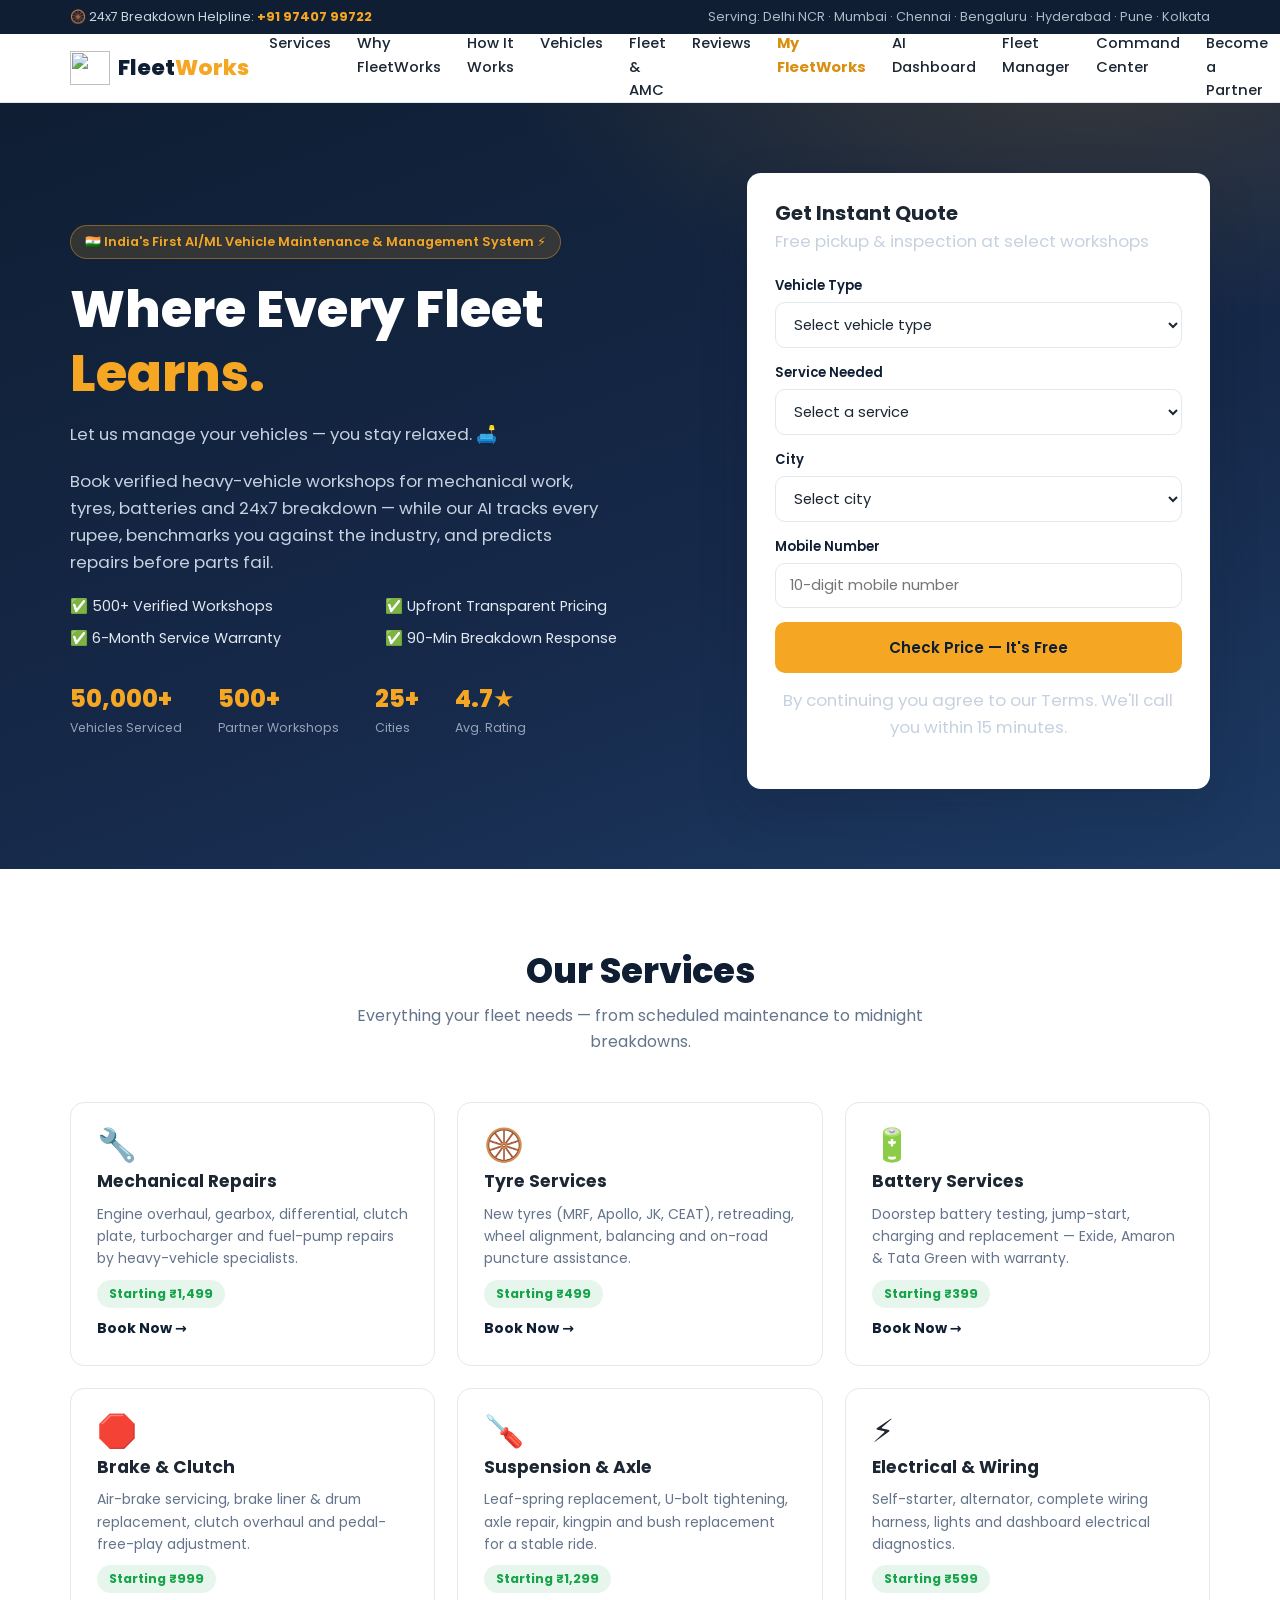
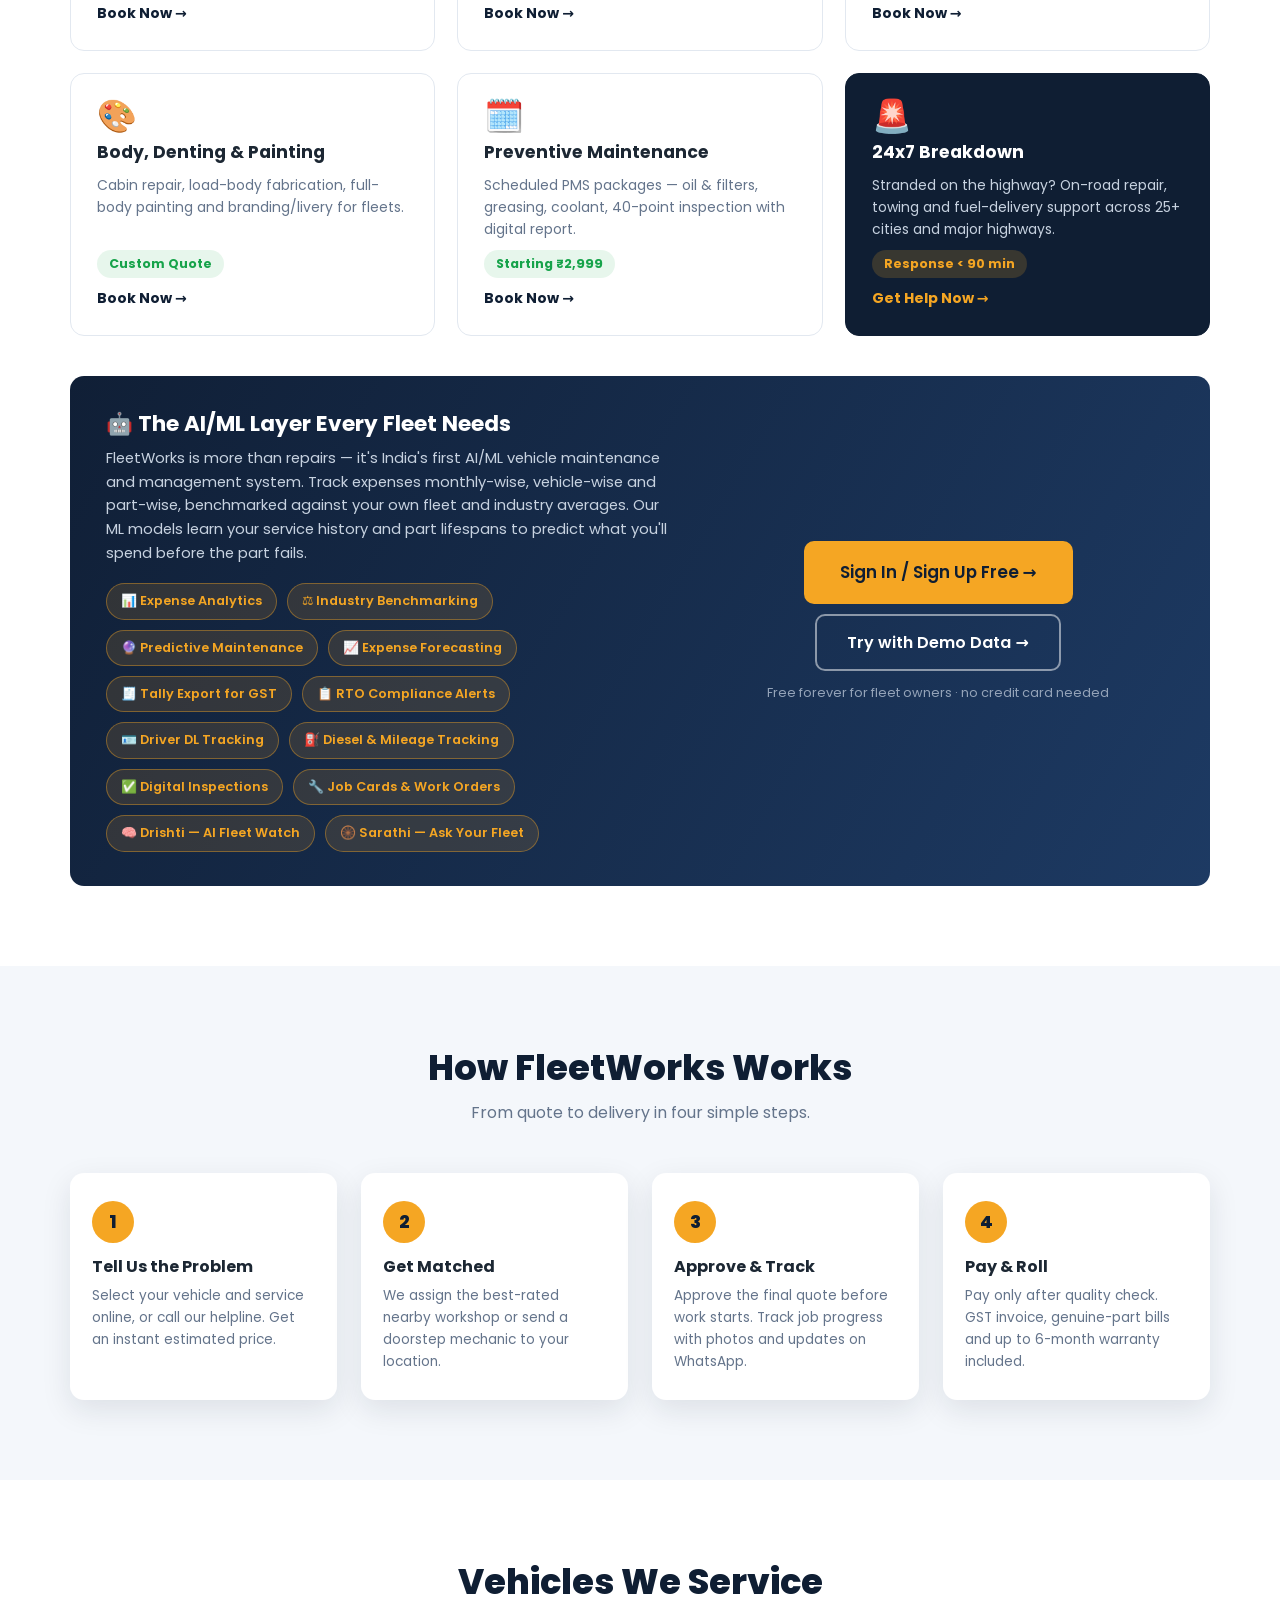
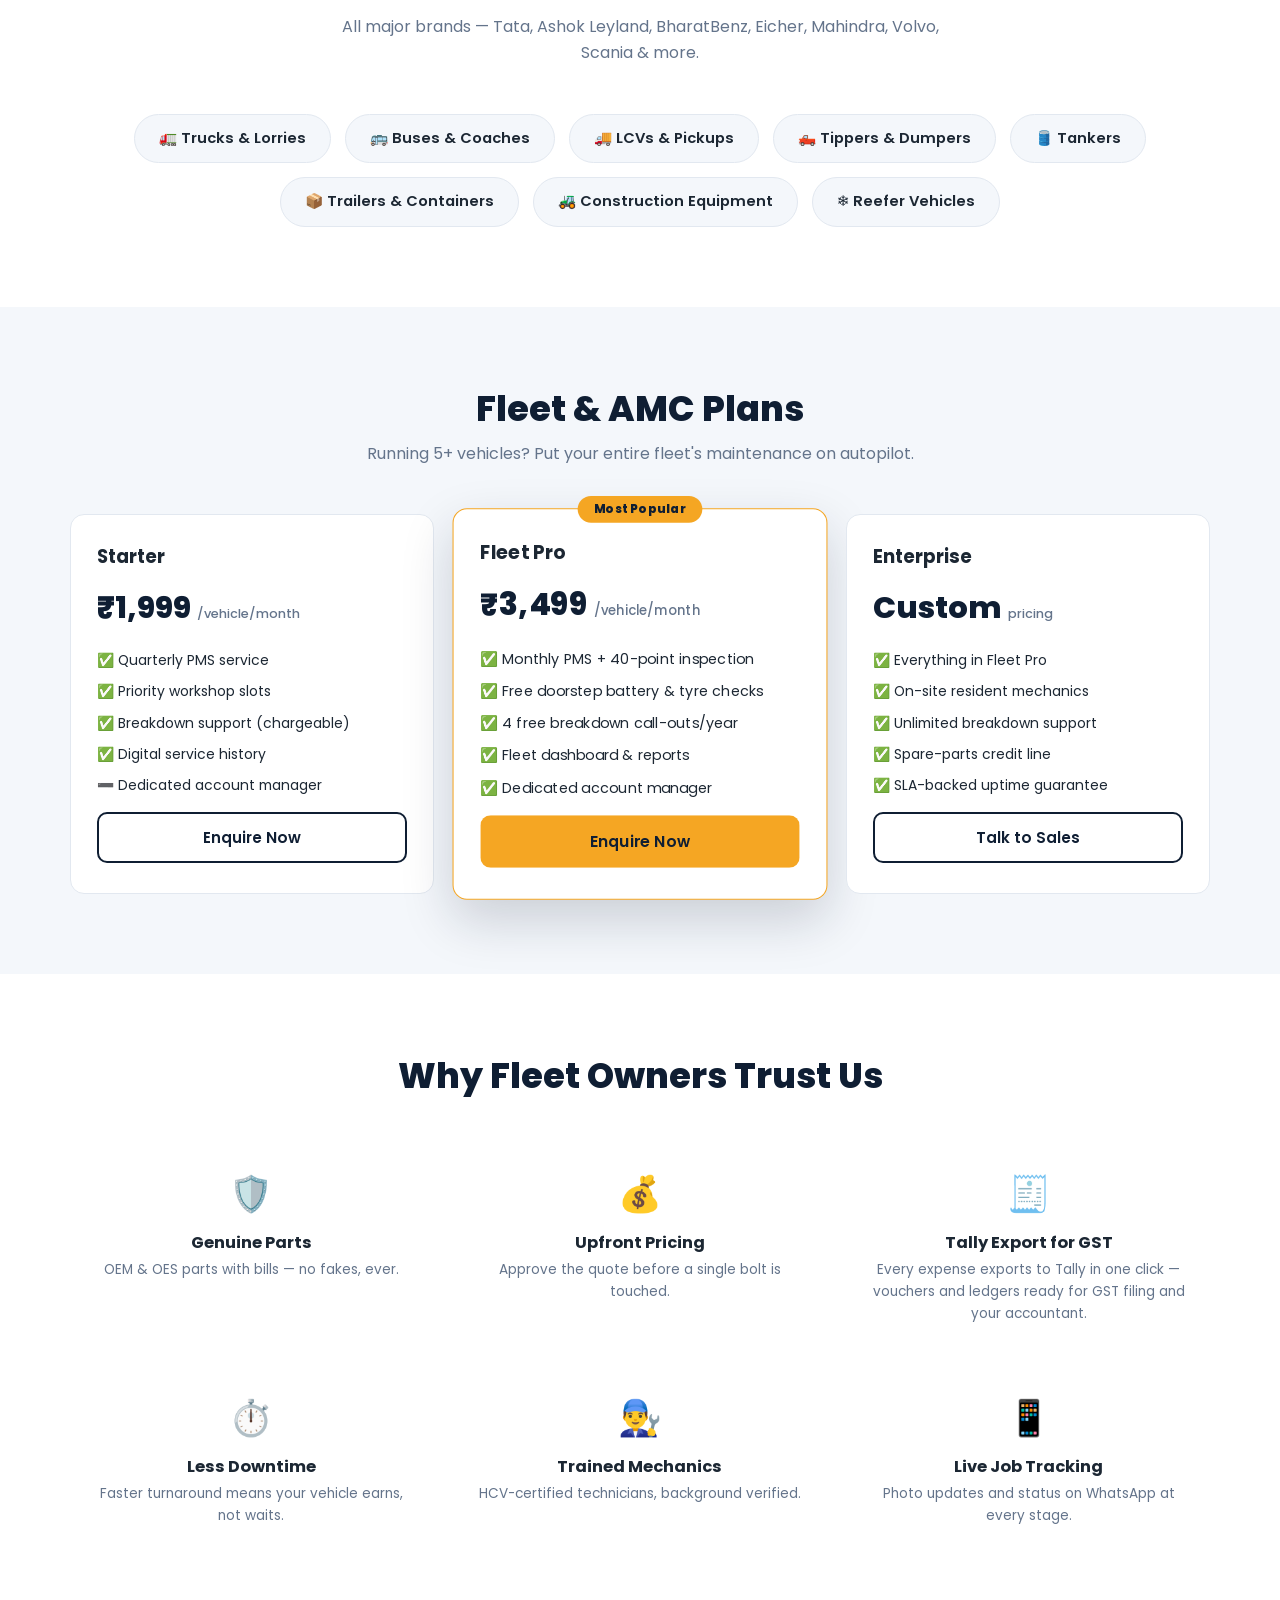
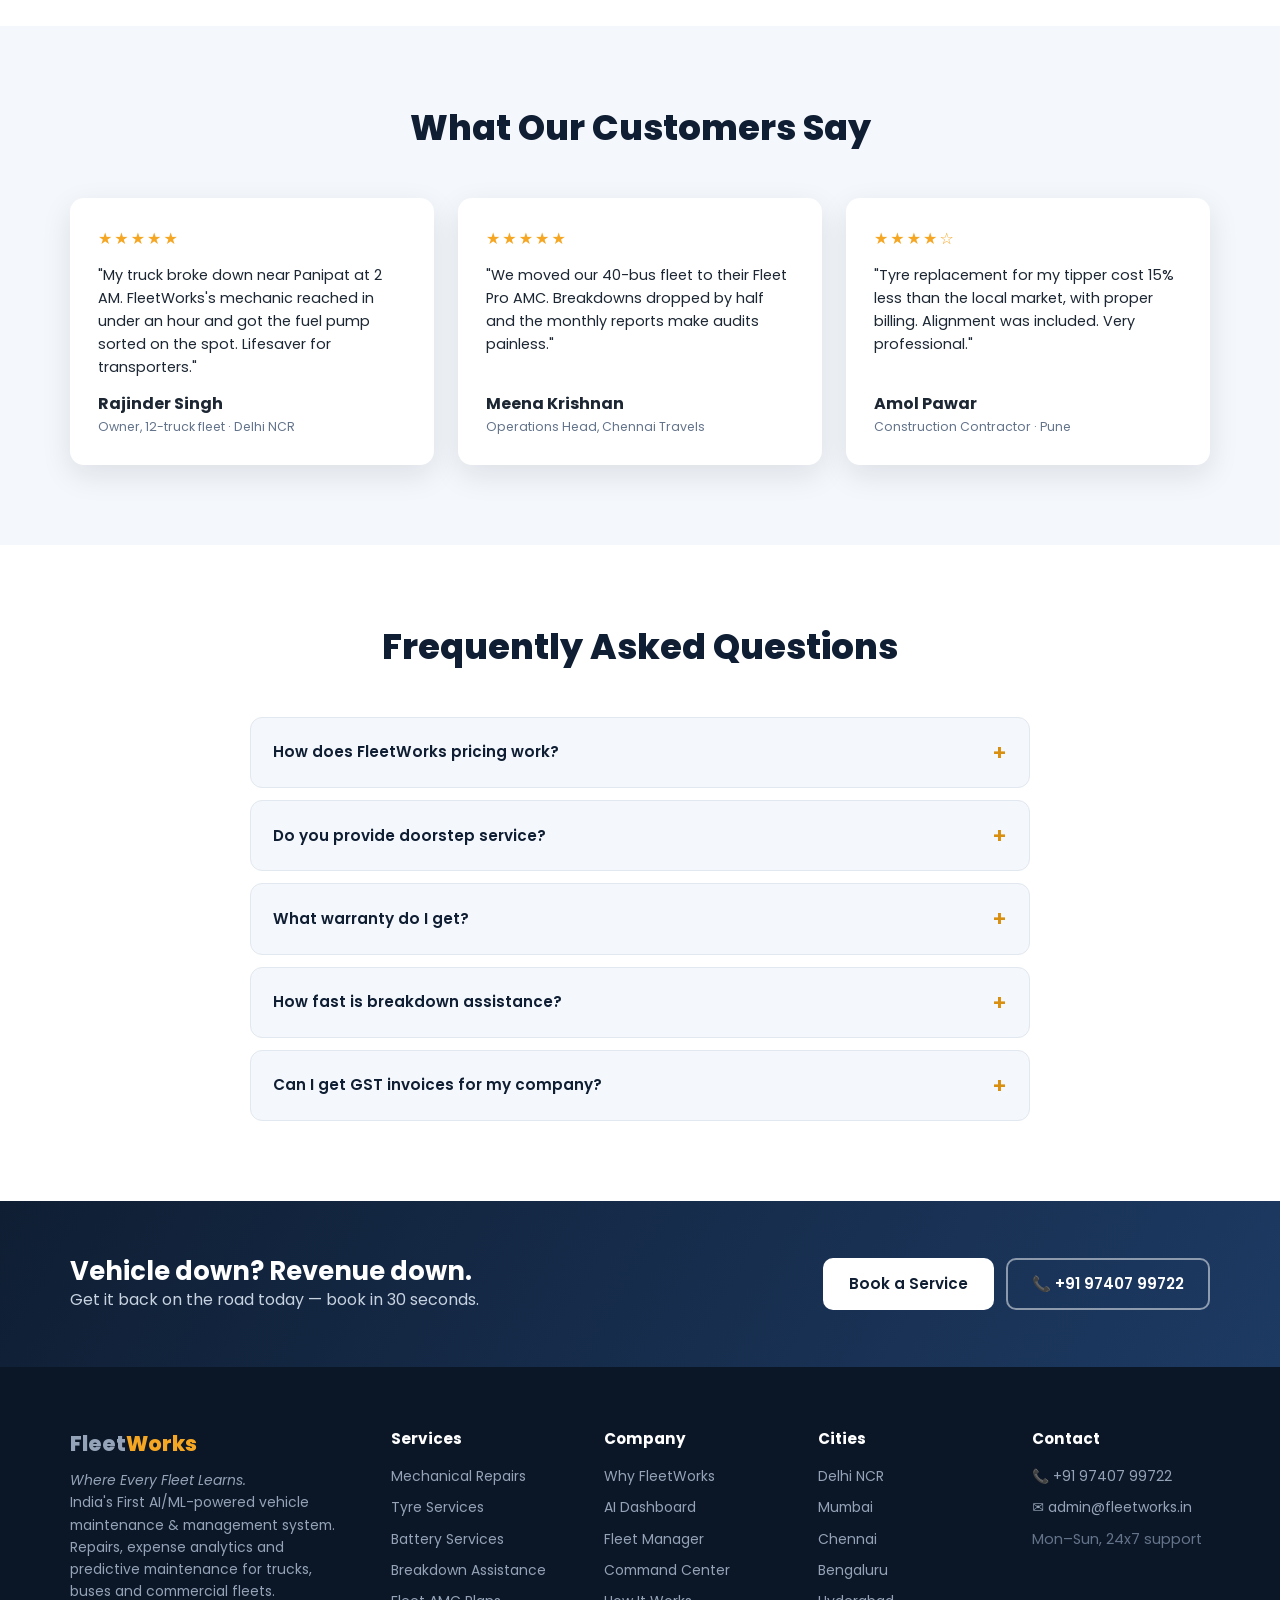
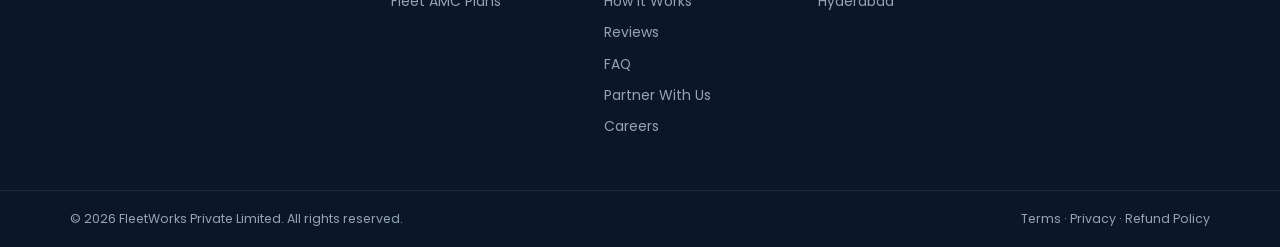
==== commit b53e1df0: "Make Sign In/Sign Up the primary landing page CTA Homepage now leads with "Sign In / Sign Up Free" (" ====
--- a/index.html
+++ b/index.html
@@ -27,7 +27,7 @@
   <header class="navbar" id="navbar">
     <div class="container nav-inner">
       <a href="#" class="logo">
-        <svg viewBox="0 0 24 24" width="34" height="34" fill="none" stroke="currentColor" stroke-width="1.8" stroke-linecap="round" stroke-linejoin="round"><path d="M1 8h12v8H1z"/><path d="M13 10h4l3 3v3h-7"/><circle cx="5.5" cy="17.5" r="1.8"/><circle cx="17.5" cy="17.5" r="1.8"/></svg>
+        <img src="assets/logo-mark.svg" width="40" height="34" alt="" style="display:block" />
         <span>Fleet<em>Works</em></span>
       </a>
       <nav class="nav-links" id="navLinks">
@@ -37,7 +37,10 @@
         <a href="#vehicles">Vehicles</a>
         <a href="#fleet">Fleet &amp; AMC</a>
         <a href="#reviews">Reviews</a>
-        <a href="dashboard.html" class="nav-partner">AI Dashboard</a>
+        <a href="my.html" class="nav-partner">My FleetWorks</a>
+        <a href="dashboard.html">AI Dashboard</a>
+        <a href="fleet.html">Fleet Manager</a>
+        <a href="command.html">Command Center</a>
         <a href="partner.html">Become a Partner</a>
       </nav>
       <div class="nav-actions">
@@ -45,6 +48,7 @@
           <svg viewBox="0 0 24 24" width="16" height="16" fill="none" stroke="currentColor" stroke-width="2" stroke-linecap="round" stroke-linejoin="round"><path d="M22 16.92v3a2 2 0 0 1-2.18 2 19.79 19.79 0 0 1-8.63-3.07 19.5 19.5 0 0 1-6-6 19.79 19.79 0 0 1-3.07-8.67A2 2 0 0 1 4.11 2h3a2 2 0 0 1 2 1.72c.13.96.36 1.9.7 2.81a2 2 0 0 1-.45 2.11L8.09 9.91a16 16 0 0 0 6 6l1.27-1.27a2 2 0 0 1 2.11-.45c.91.34 1.85.57 2.81.7A2 2 0 0 1 22 16.92z"/></svg>
           Call Us
         </a>
+        <a href="my.html" class="btn btn-outline btn-sm" id="navSignIn">Sign In</a>
         <button class="btn btn-primary btn-sm" onclick="openBooking()">Book Service</button>
         <button class="hamburger" id="hamburger" aria-label="Menu"><span></span><span></span><span></span></button>
       </div>
@@ -55,8 +59,9 @@
   <section class="hero">
     <div class="container hero-inner">
       <div class="hero-text">
-        <span class="badge">🇮🇳 India's First AI/ML Vehicle Maintenance &amp; Management System</span>
+        <span class="badge badge-flash">🇮🇳 India's First AI/ML Vehicle Maintenance &amp; Management System ⚡</span>
         <h1>Where Every Fleet <span class="accent">Learns.</span></h1>
+        <p class="hero-relax">Let us manage your vehicles — <span class="relax-accent">you stay relaxed.</span> 🛋️</p>
         <p>Book verified heavy-vehicle workshops for mechanical work, tyres, batteries and 24x7 breakdown — while our AI tracks every rupee, benchmarks you against the industry, and predicts repairs before parts fail.</p>
         <ul class="hero-points">
           <li>✅ 500+ Verified Workshops</li>
@@ -204,11 +209,19 @@
             <span class="ai-chip">🔮 Predictive Maintenance</span>
             <span class="ai-chip">📈 Expense Forecasting</span>
             <span class="ai-chip">🧾 Tally Export for GST</span>
+            <span class="ai-chip">📋 RTO Compliance Alerts</span>
+            <span class="ai-chip">🪪 Driver DL Tracking</span>
+            <span class="ai-chip">⛽ Diesel &amp; Mileage Tracking</span>
+            <span class="ai-chip">✅ Digital Inspections</span>
+            <span class="ai-chip">🔧 Job Cards &amp; Work Orders</span>
+            <span class="ai-chip">🧠 Drishti — AI Fleet Watch</span>
+            <span class="ai-chip">🛞 Sarathi — Ask Your Fleet</span>
           </div>
         </div>
         <div style="text-align:center">
-          <a href="dashboard.html" class="btn btn-primary" style="font-size:1.05rem;padding:16px 34px">Open the AI Dashboard →</a>
-          <p style="margin-top:12px;color:#94a3b8;font-size:0.8rem">Free while in beta · works with demo data too</p>
+          <a href="my.html" class="btn btn-primary" style="font-size:1.05rem;padding:16px 34px;margin-bottom:10px">Sign In / Sign Up Free →</a><br />
+          <a href="dashboard.html" class="btn btn-ghost" style="font-size:1rem;padding:14px 30px">Try with Demo Data →</a>
+          <p style="margin-top:12px;color:#94a3b8;font-size:0.8rem">Free forever for fleet owners · no credit card needed</p>
         </div>
       </div>
     </div>
@@ -424,6 +437,8 @@
         <h4>Company</h4>
         <a href="why.html">Why FleetWorks</a>
         <a href="dashboard.html">AI Dashboard</a>
+        <a href="fleet.html">Fleet Manager</a>
+        <a href="command.html">Command Center</a>
         <a href="#how-it-works">How It Works</a>
         <a href="#reviews">Reviews</a>
         <a href="#faq">FAQ</a>
@@ -441,14 +456,14 @@
       <div>
         <h4>Contact</h4>
         <a href="tel:+919740799722">📞 +91 97407 99722</a>
-        <a href="mailto:care@fleetworks.in">✉️ care@fleetworks.in</a>
+        <a href="mailto:admin@fleetworks.in">✉️ admin@fleetworks.in</a>
         <p class="muted">Mon–Sun, 24x7 support</p>
       </div>
     </div>
     <div class="footer-bottom">
       <div class="container">
         <span>© 2026 FleetWorks Private Limited. All rights reserved.</span>
-        <span>Terms · Privacy · Refund Policy</span>
+        <span>Terms · <a href="privacy.html" style="display:inline;color:inherit">Privacy</a> · Refund Policy</span>
       </div>
     </div>
   </footer>
@@ -525,6 +540,7 @@
     </div>
   </div>
 
+  <script src="js/backend.js"></script>
   <script src="js/main.js"></script>
   <script>
     if ("serviceWorker" in navigator) navigator.serviceWorker.register("sw.js");
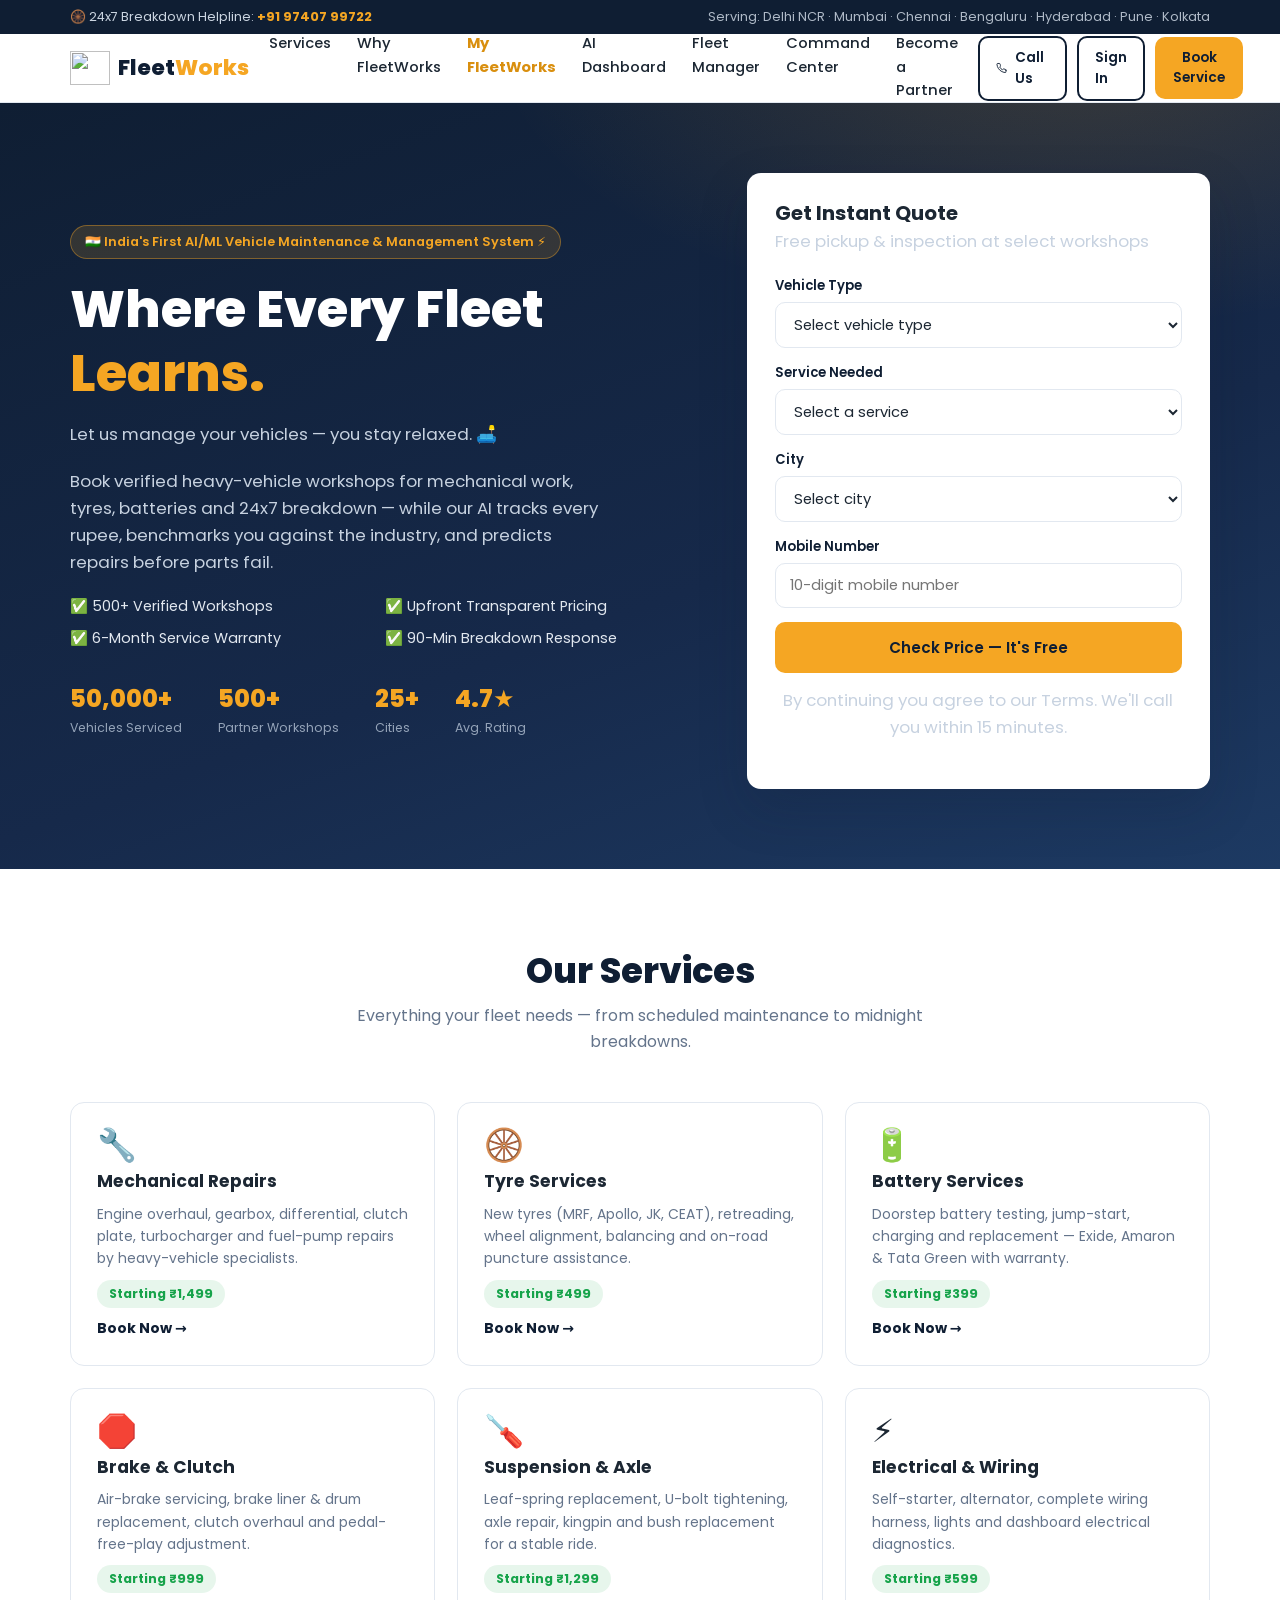
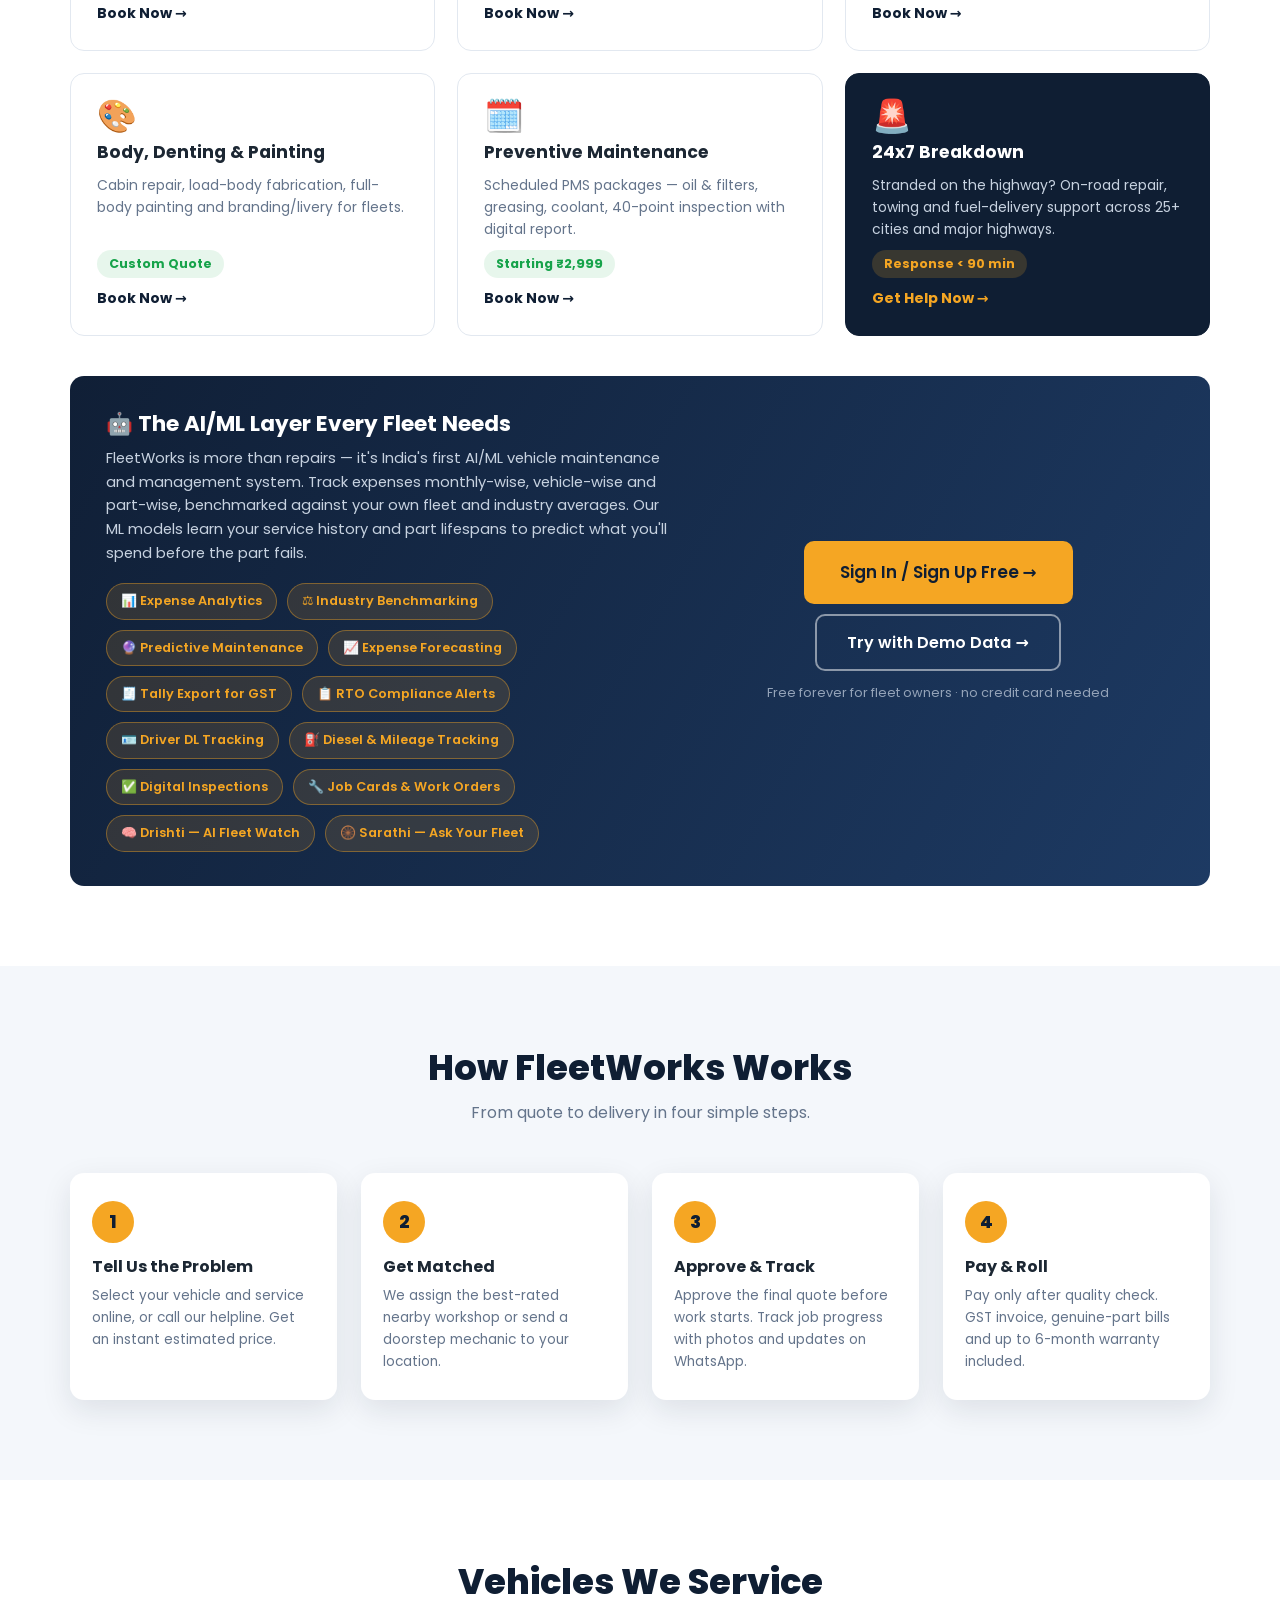
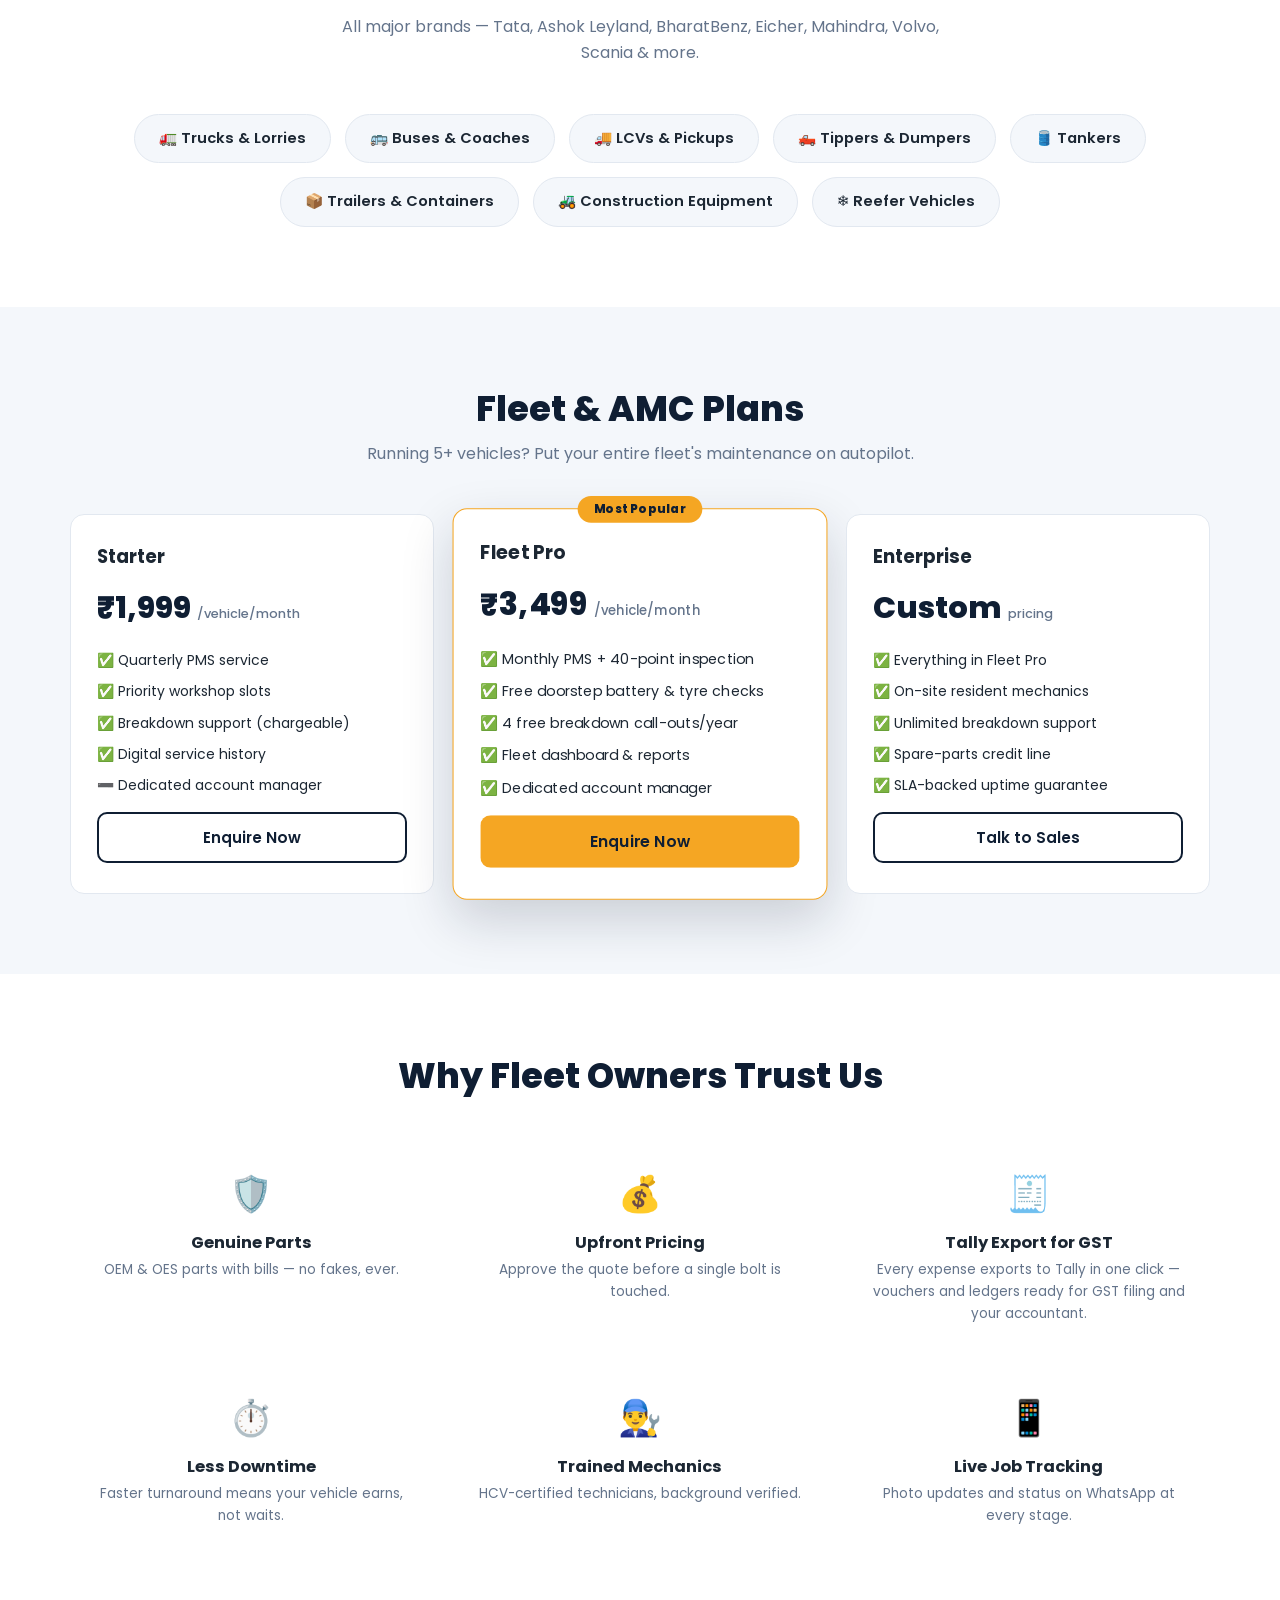
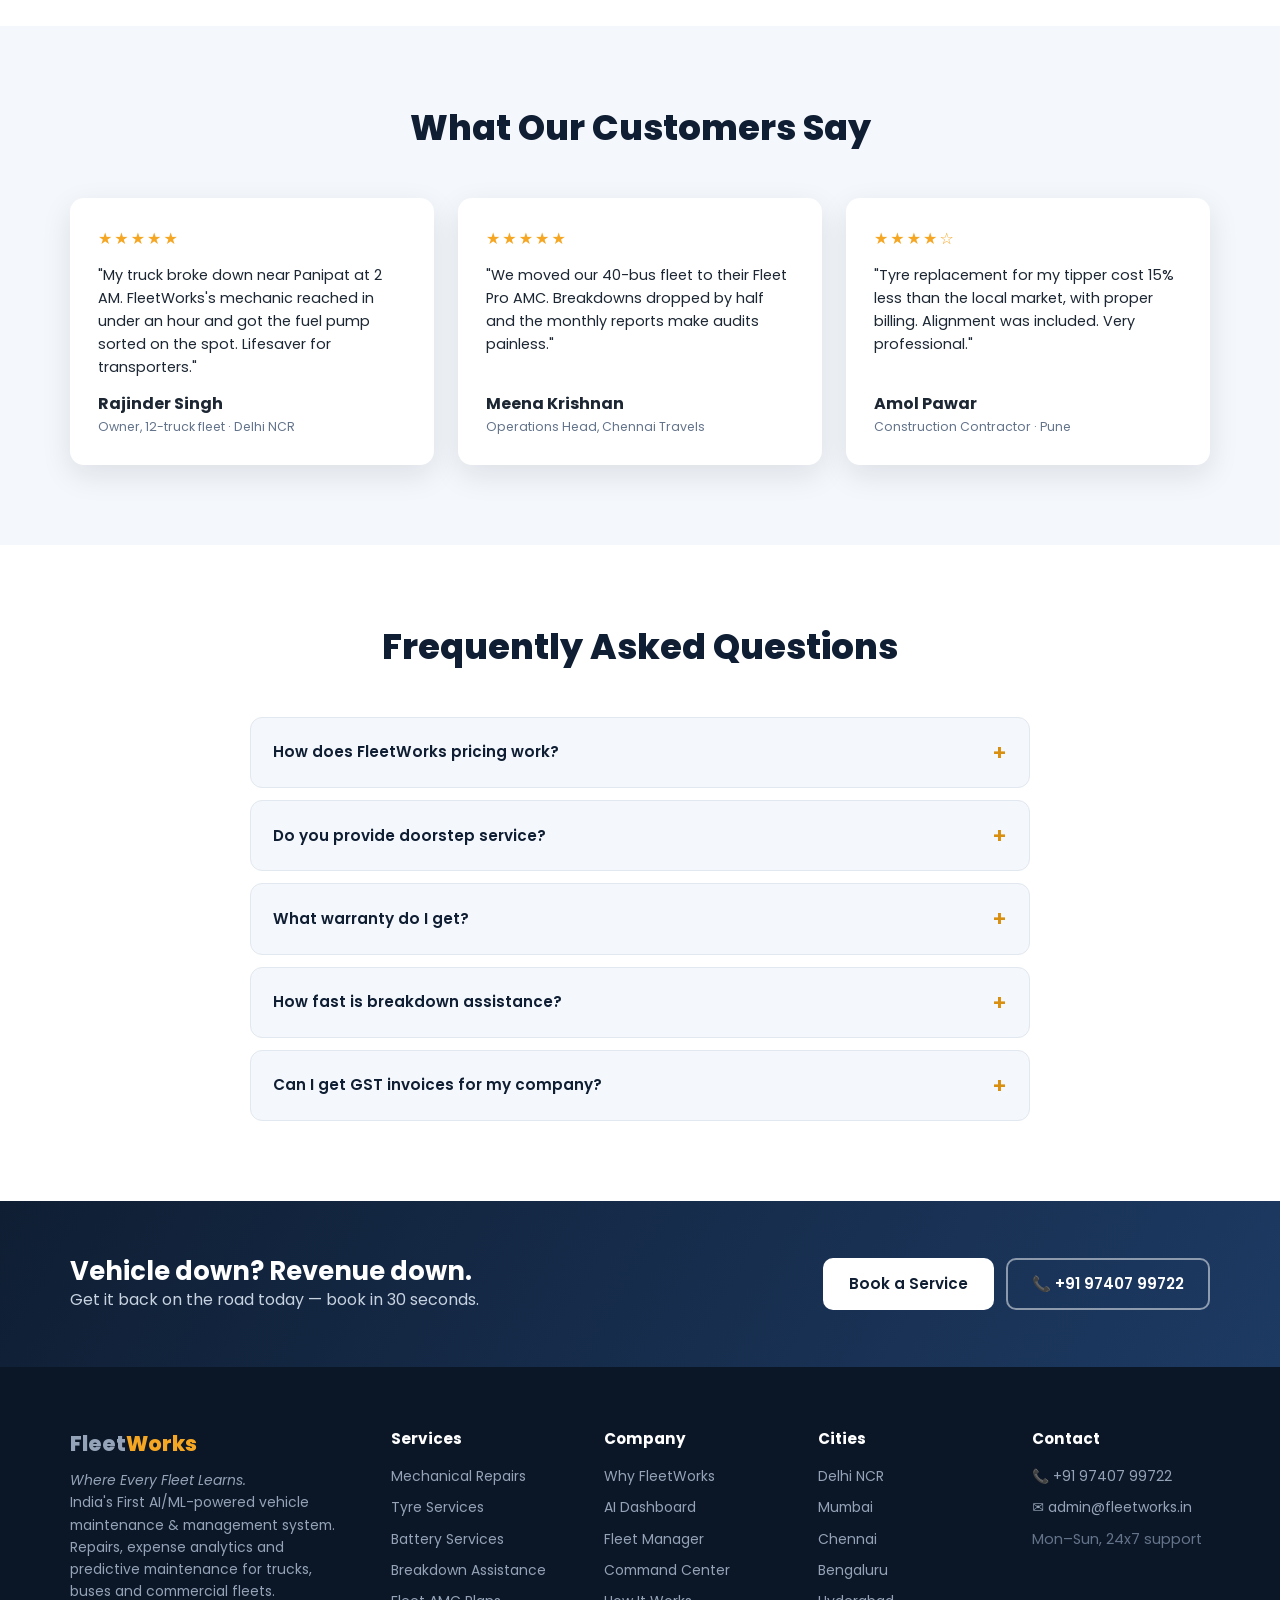
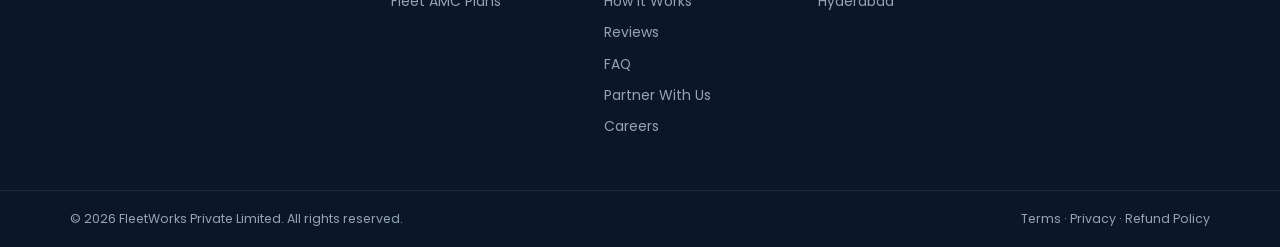
==== commit 12e6a75e: "Remove How It Works from navbar too Section stays on the page, just no longer linked from the top na" ====
--- a/index.html
+++ b/index.html
@@ -33,10 +33,6 @@
       <nav class="nav-links" id="navLinks">
         <a href="#services">Services</a>
         <a href="why.html">Why FleetWorks</a>
-        <a href="#how-it-works">How It Works</a>
-        <a href="#vehicles">Vehicles</a>
-        <a href="#fleet">Fleet &amp; AMC</a>
-        <a href="#reviews">Reviews</a>
         <a href="my.html" class="nav-partner">My FleetWorks</a>
         <a href="dashboard.html">AI Dashboard</a>
         <a href="fleet.html">Fleet Manager</a>
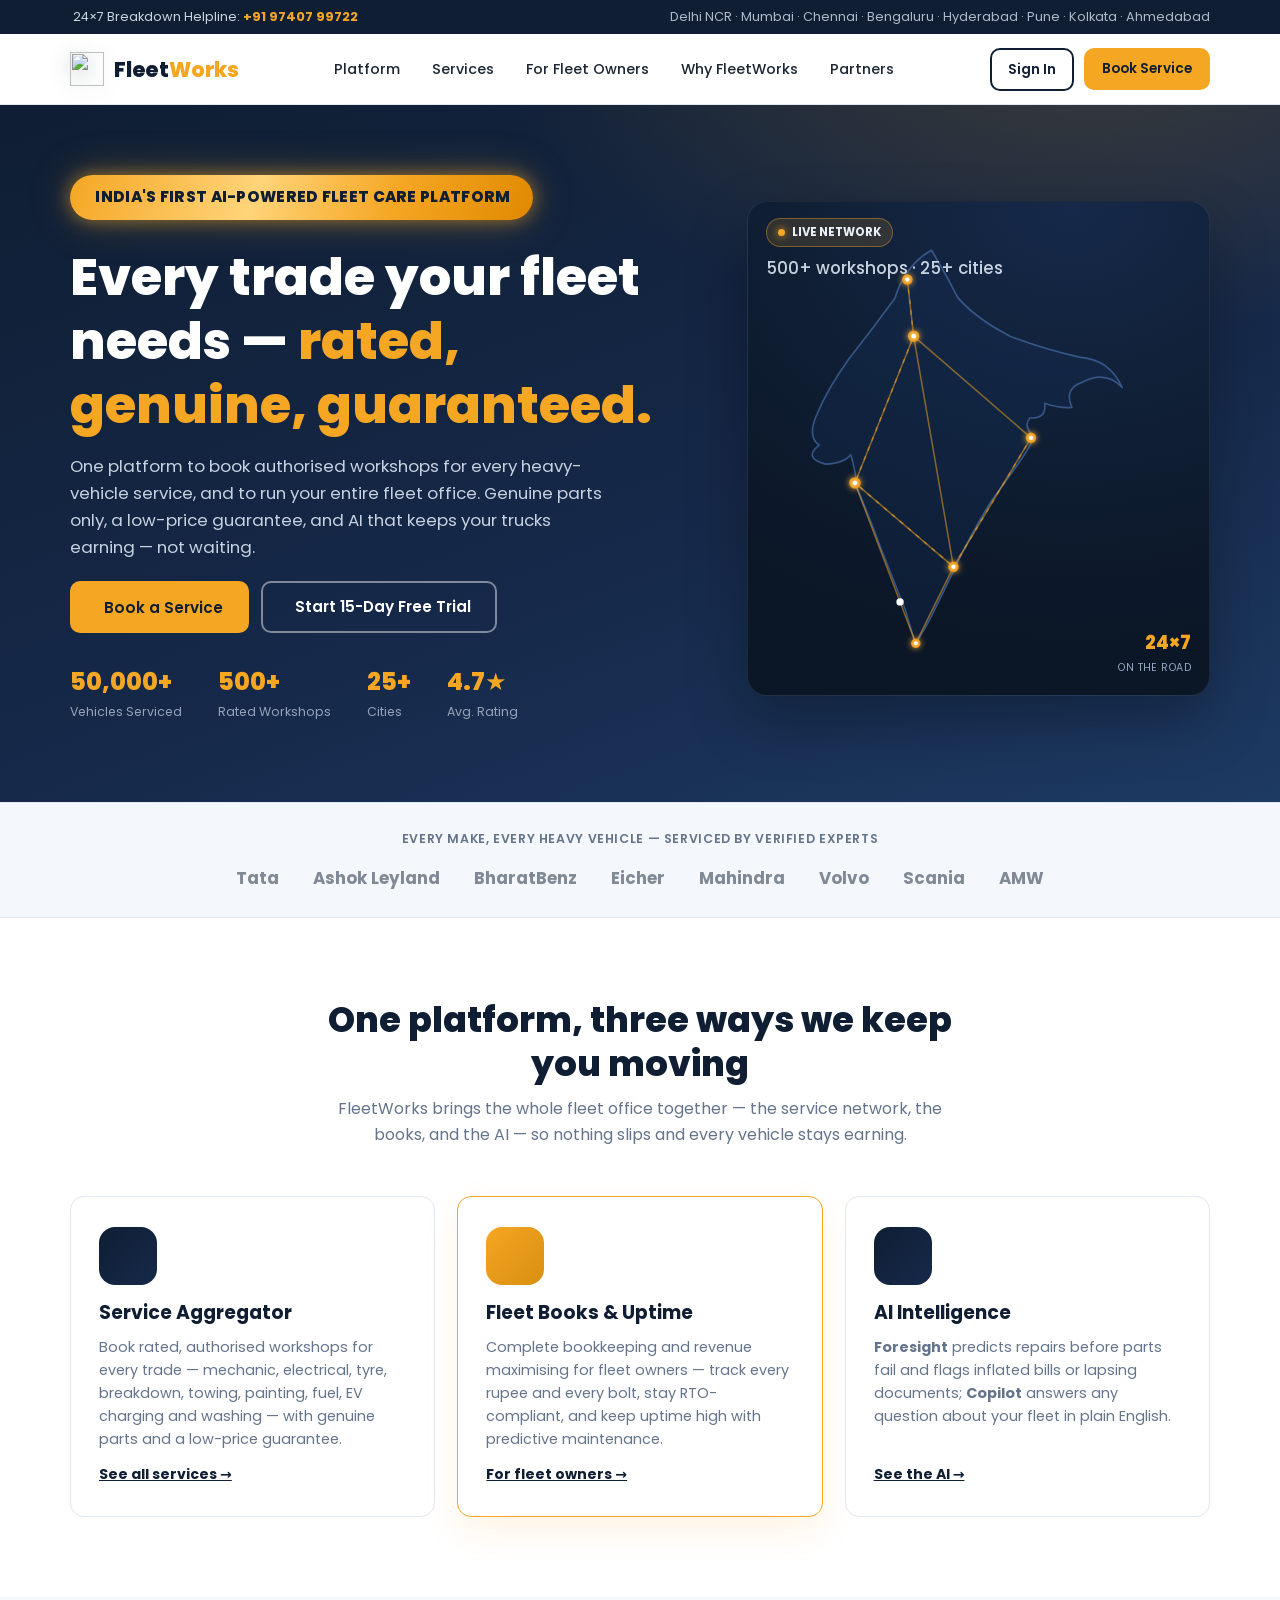
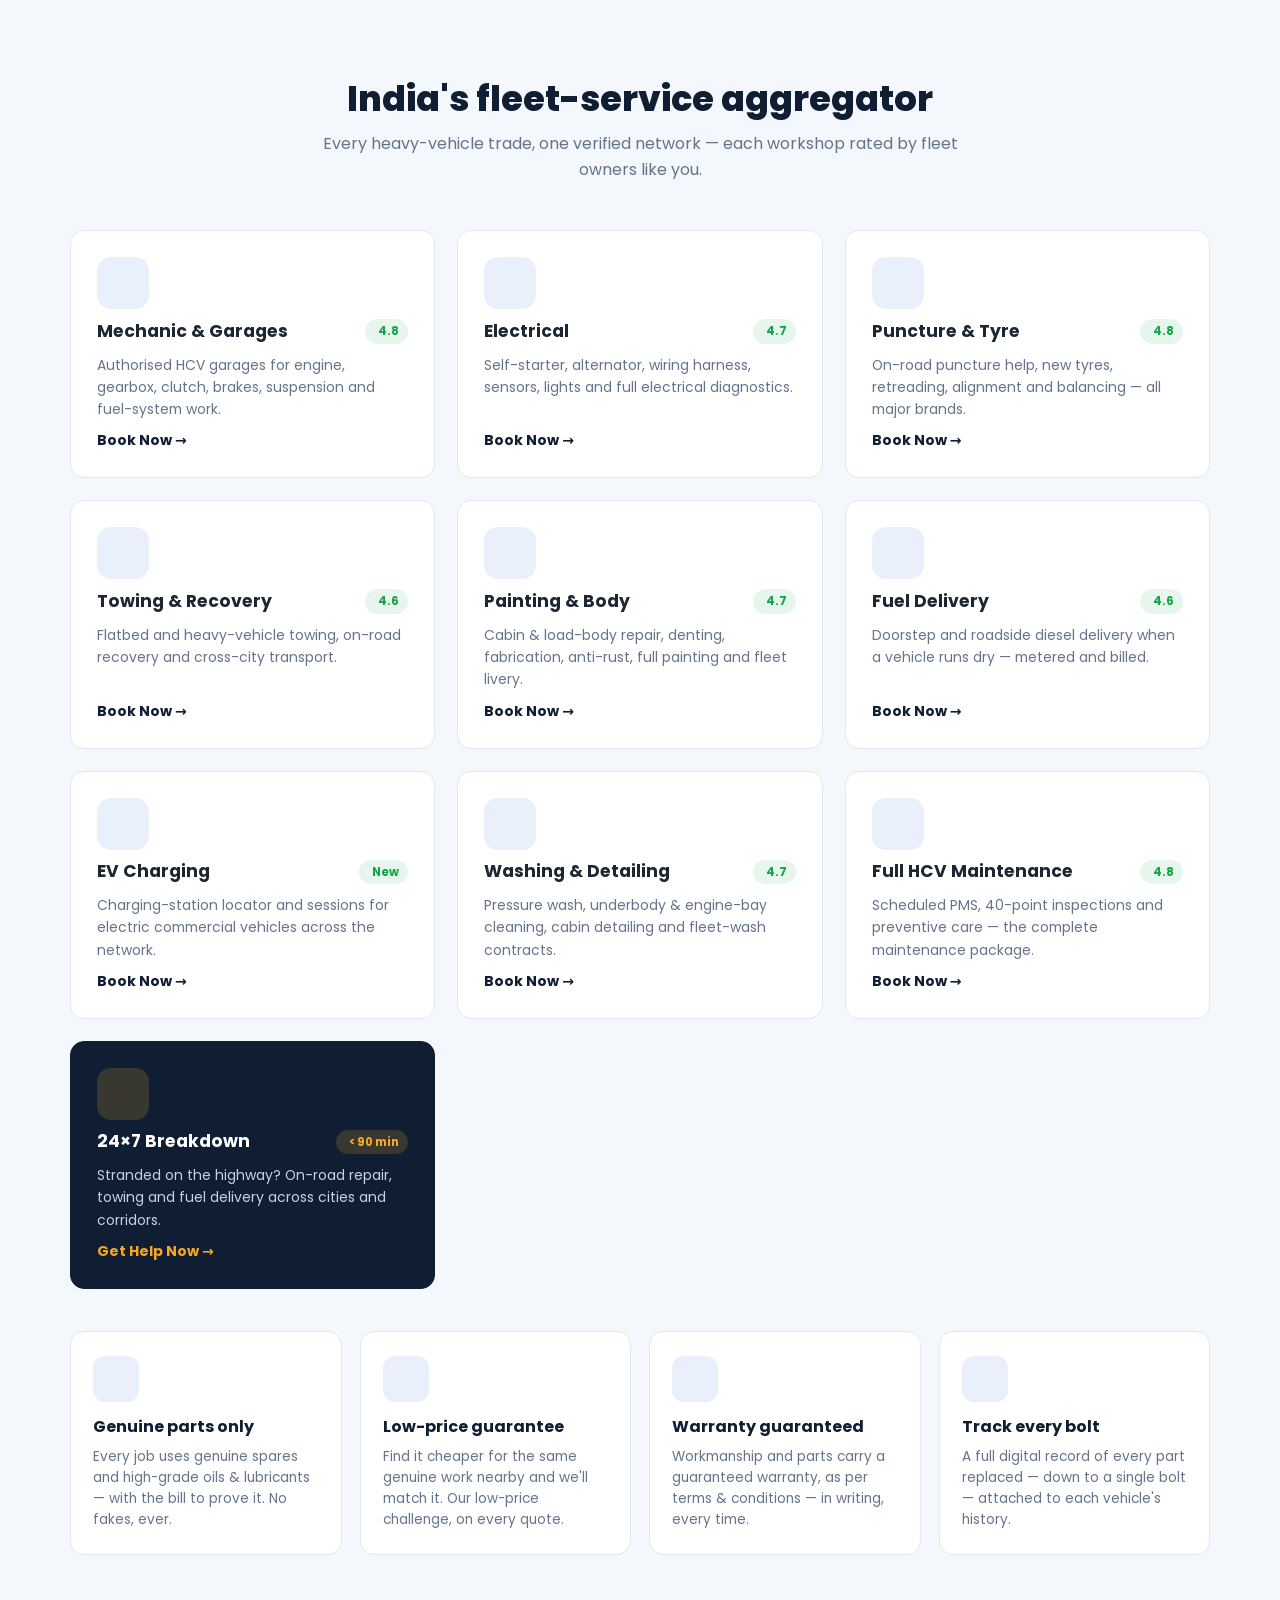
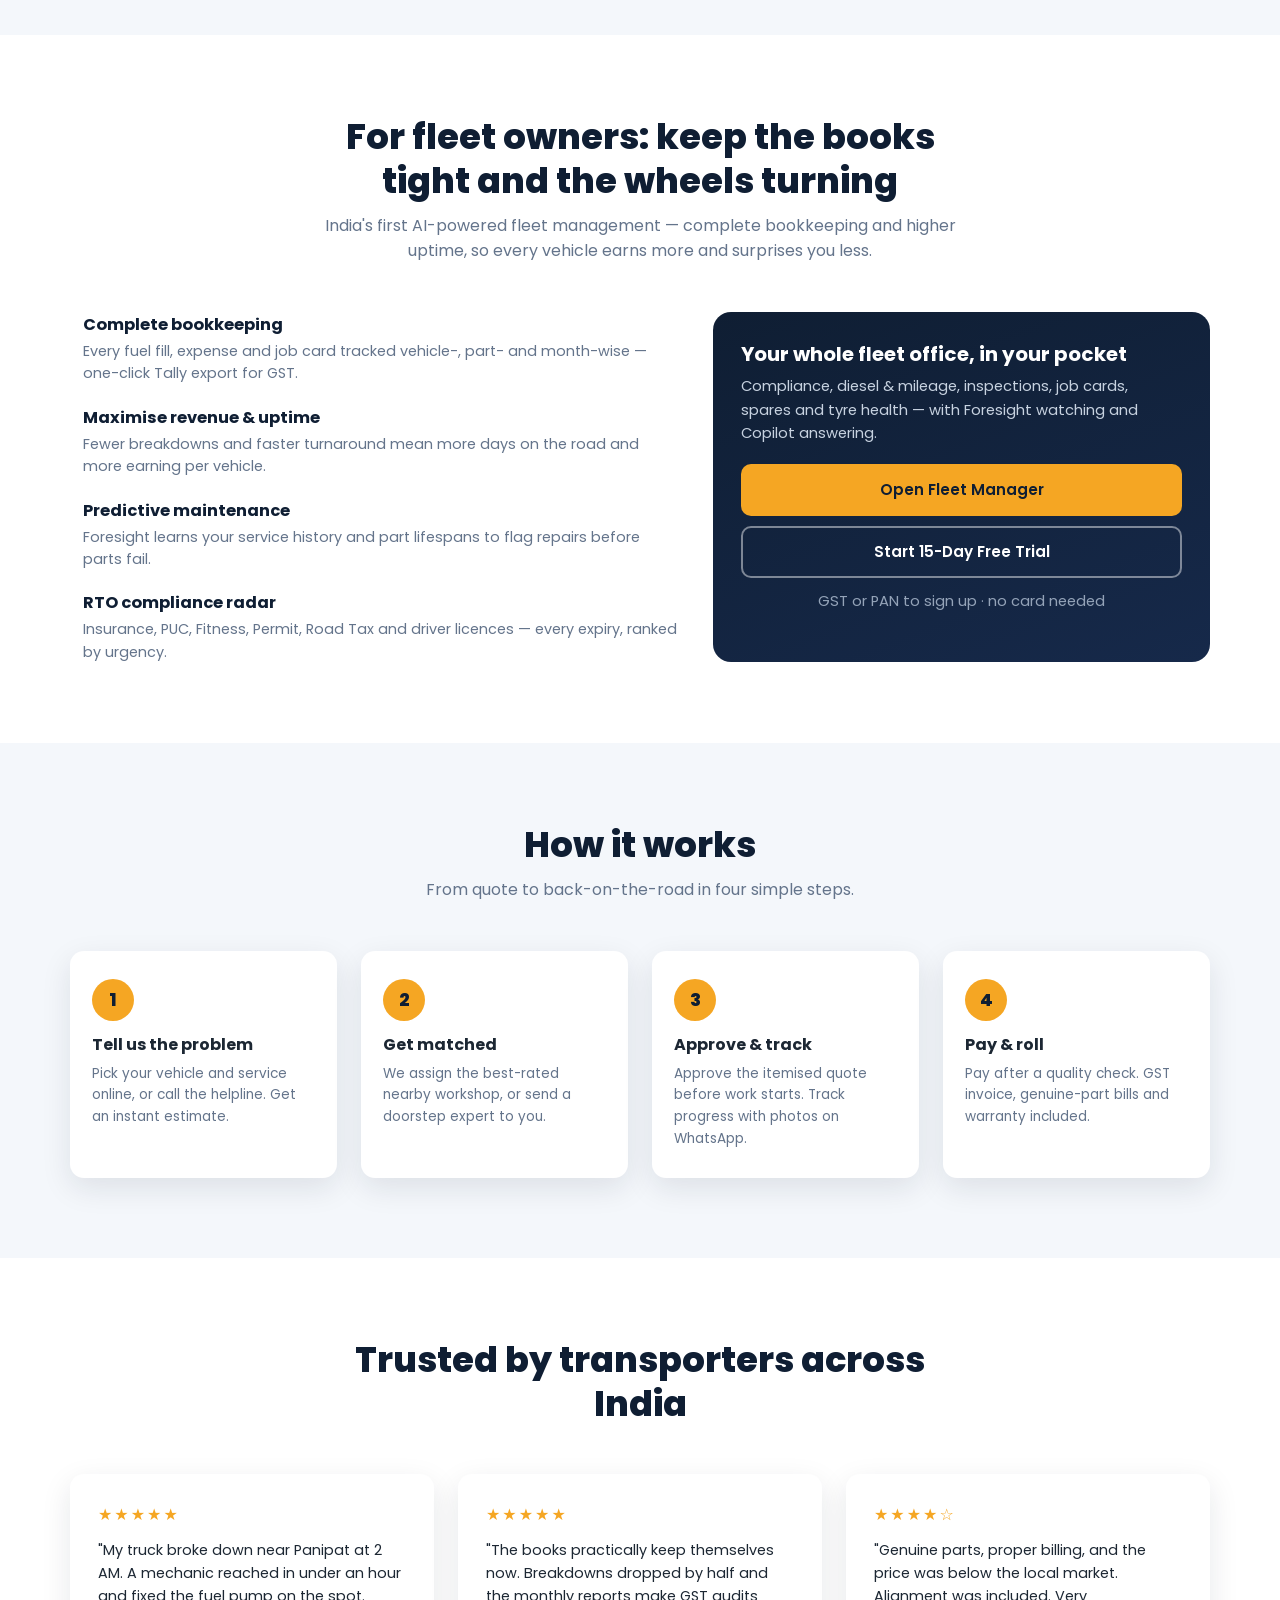
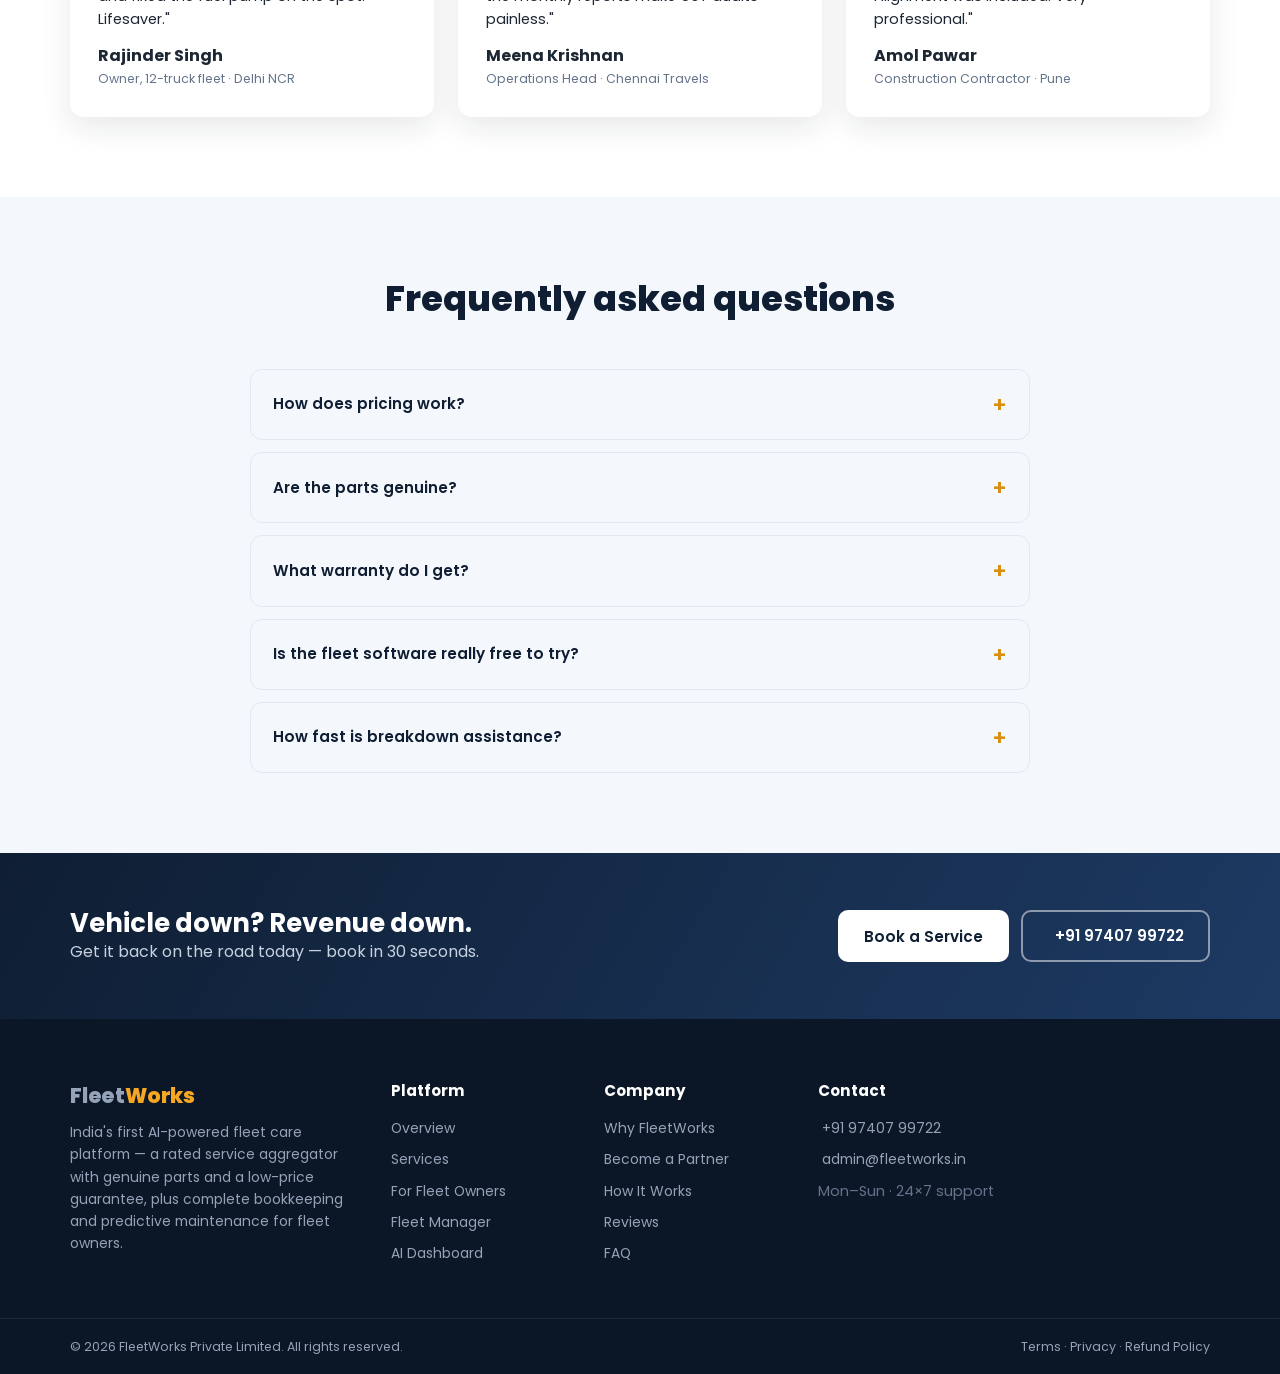
==== commit 7cbc766a: "Enterprise app shell for Fleet Manager; drop map city labels Fleet Manager is now a proper owner/ent" ====
--- a/index.html
+++ b/index.html
@@ -3,8 +3,8 @@
 <head>
   <meta charset="UTF-8" />
   <meta name="viewport" content="width=device-width, initial-scale=1.0" />
-  <title>FleetWorks — Where Every Fleet Learns | India's First AI/ML Vehicle Maintenance &amp; Management System</title>
-  <meta name="description" content="India's First AI/ML-powered vehicle maintenance and management system. Book truck, bus and fleet services, track expenses monthly/vehicle/part-wise with industry benchmarks, and predict repairs before parts fail." />
+  <title>FleetWorks — India's First AI-Powered Fleet Care Platform | Service Aggregator &amp; Fleet Management</title>
+  <meta name="description" content="India's first AI-powered fleet care platform. Book rated, authorised workshops for every HCV trade — mechanical, electrical, tyre, breakdown, towing, painting, fuel, EV charging, washing — with genuine parts, a low-price guarantee and warranty. Plus complete bookkeeping, predictive maintenance and higher uptime for fleet owners." />
   <link rel="preconnect" href="https://fonts.googleapis.com" />
   <link rel="preconnect" href="https://fonts.gstatic.com" crossorigin />
   <link href="https://fonts.googleapis.com/css2?family=Poppins:wght@400;500;600;700;800&display=swap" rel="stylesheet" />
@@ -18,32 +18,26 @@
   <!-- ======= TOP BAR ======= -->
   <div class="topbar">
     <div class="container topbar-inner">
-      <span>🛞 24x7 Breakdown Helpline: <a href="tel:+919740799722"><strong>+91 97407 99722</strong></a></span>
-      <span class="topbar-cities">Serving: Delhi NCR · Mumbai · Chennai · Bengaluru · Hyderabad · Pune · Kolkata</span>
+      <span><i data-icon="phone" data-icon-size="13"></i> 24×7 Breakdown Helpline: <a href="tel:+919740799722"><strong>+91 97407 99722</strong></a></span>
+      <span class="topbar-cities">Delhi NCR · Mumbai · Chennai · Bengaluru · Hyderabad · Pune · Kolkata · Ahmedabad</span>
     </div>
   </div>
 
   <!-- ======= NAVBAR ======= -->
   <header class="navbar" id="navbar">
     <div class="container nav-inner">
-      <a href="#" class="logo">
-        <img src="assets/logo-mark.svg" width="40" height="34" alt="" style="display:block" />
+      <a href="index.html" class="logo">
+        <img src="assets/logo-mark.svg" width="34" height="34" alt="" style="display:block" />
         <span>Fleet<em>Works</em></span>
       </a>
       <nav class="nav-links" id="navLinks">
+        <a href="#platform">Platform</a>
         <a href="#services">Services</a>
+        <a href="#owners">For Fleet Owners</a>
         <a href="why.html">Why FleetWorks</a>
-        <a href="my.html" class="nav-partner">My FleetWorks</a>
-        <a href="dashboard.html">AI Dashboard</a>
-        <a href="fleet.html">Fleet Manager</a>
-        <a href="command.html">Command Center</a>
-        <a href="partner.html">Become a Partner</a>
+        <a href="partner.html">Partners</a>
       </nav>
       <div class="nav-actions">
-        <a href="tel:+919740799722" class="btn btn-outline btn-sm">
-          <svg viewBox="0 0 24 24" width="16" height="16" fill="none" stroke="currentColor" stroke-width="2" stroke-linecap="round" stroke-linejoin="round"><path d="M22 16.92v3a2 2 0 0 1-2.18 2 19.79 19.79 0 0 1-8.63-3.07 19.5 19.5 0 0 1-6-6 19.79 19.79 0 0 1-3.07-8.67A2 2 0 0 1 4.11 2h3a2 2 0 0 1 2 1.72c.13.96.36 1.9.7 2.81a2 2 0 0 1-.45 2.11L8.09 9.91a16 16 0 0 0 6 6l1.27-1.27a2 2 0 0 1 2.11-.45c.91.34 1.85.57 2.81.7A2 2 0 0 1 22 16.92z"/></svg>
-          Call Us
-        </a>
         <a href="my.html" class="btn btn-outline btn-sm" id="navSignIn">Sign In</a>
         <button class="btn btn-primary btn-sm" onclick="openBooking()">Book Service</button>
         <button class="hamburger" id="hamburger" aria-label="Menu"><span></span><span></span><span></span></button>
@@ -55,169 +49,232 @@
   <section class="hero">
     <div class="container hero-inner">
       <div class="hero-text">
-        <span class="badge badge-flash">🇮🇳 India's First AI/ML Vehicle Maintenance &amp; Management System ⚡</span>
-        <h1>Where Every Fleet <span class="accent">Learns.</span></h1>
-        <p class="hero-relax">Let us manage your vehicles — <span class="relax-accent">you stay relaxed.</span> 🛋️</p>
-        <p>Book verified heavy-vehicle workshops for mechanical work, tyres, batteries and 24x7 breakdown — while our AI tracks every rupee, benchmarks you against the industry, and predicts repairs before parts fail.</p>
-        <ul class="hero-points">
-          <li>✅ 500+ Verified Workshops</li>
-          <li>✅ Upfront Transparent Pricing</li>
-          <li>✅ 6-Month Service Warranty</li>
-          <li>✅ 90-Min Breakdown Response</li>
-        </ul>
+        <span class="badge badge-flash"><i data-icon="zap" data-icon-size="14"></i> India's First AI-Powered Fleet Care Platform</span>
+        <h1>Every trade your fleet needs — <span class="accent">rated, genuine, guaranteed.</span></h1>
+        <p>One platform to book authorised workshops for every heavy-vehicle service, and to run your entire fleet office. Genuine parts only, a low-price guarantee, and AI that keeps your trucks earning — not waiting.</p>
+        <div class="hero-cta">
+          <button class="btn btn-primary" onclick="openBooking()"><i data-icon="wrench" data-icon-size="16"></i> Book a Service</button>
+          <a href="my.html" class="btn btn-outline btn-light-outline"><i data-icon="gauge" data-icon-size="16"></i> Start 15-Day Free Trial</a>
+        </div>
         <div class="hero-stats">
           <div><strong>50,000+</strong><span>Vehicles Serviced</span></div>
-          <div><strong>500+</strong><span>Partner Workshops</span></div>
+          <div><strong>500+</strong><span>Rated Workshops</span></div>
           <div><strong>25+</strong><span>Cities</span></div>
           <div><strong>4.7★</strong><span>Avg. Rating</span></div>
         </div>
       </div>
 
-      <!-- Quick booking card -->
-      <div class="booking-card" id="quickBook">
-        <h3>Get Instant Quote</h3>
-        <p class="muted">Free pickup &amp; inspection at select workshops</p>
-        <form id="quickForm" novalidate>
-          <label>Vehicle Type
-            <select name="vehicle" required>
-              <option value="">Select vehicle type</option>
-              <option>Truck / Lorry (HCV)</option>
-              <option>Light Commercial Vehicle (LCV)</option>
-              <option>Bus / Coach</option>
-              <option>Trailer / Container</option>
-              <option>Tipper / Dumper</option>
-              <option>Tanker</option>
-              <option>Construction Equipment</option>
-            </select>
-          </label>
-          <label>Service Needed
-            <select name="service" id="quickService" required>
-              <option value="">Select a service</option>
-              <option>Mechanical Repair</option>
-              <option>Tyre Service / Replacement</option>
-              <option>Battery Service / Replacement</option>
-              <option>Brake &amp; Clutch</option>
-              <option>Suspension &amp; Axle</option>
-              <option>Electrical &amp; Wiring</option>
-              <option>Denting, Painting &amp; Body Work</option>
-              <option>Preventive Maintenance / PMS</option>
-              <option>24x7 Breakdown Assistance</option>
-            </select>
-          </label>
-          <label>City
-            <select name="city" required>
-              <option value="">Select city</option>
-              <option>Delhi NCR</option><option>Mumbai</option><option>Chennai</option>
-              <option>Bengaluru</option><option>Hyderabad</option><option>Pune</option>
-              <option>Kolkata</option><option>Ahmedabad</option><option>Other</option>
-            </select>
-          </label>
-          <label>Mobile Number
-            <input type="tel" name="phone" placeholder="10-digit mobile number" maxlength="10" pattern="[6-9][0-9]{9}" required />
-          </label>
-          <button type="submit" class="btn btn-primary btn-block">Check Price — It's Free</button>
-          <p class="form-note">By continuing you agree to our Terms. We'll call you within 15 minutes.</p>
-        </form>
-      </div>
-    </div>
-  </section>
-
-  <!-- ======= SERVICES ======= -->
-  <section class="section" id="services">
+      <!-- Live pan-India network graphic -->
+      <div class="hero-map" aria-hidden="false">
+        <div class="hm-cap">
+          <span class="hm-live"><span class="dot"></span> LIVE NETWORK</span>
+          <p class="hm-sub">500+ workshops · 25+ cities</p>
+        </div>
+        <div class="hm-stat"><b>24×7</b><span>ON THE ROAD</span></div>
+        <svg viewBox="0 0 440 470" role="img" aria-label="FleetWorks live service network across India">
+          <defs>
+            <filter id="hmGlow" x="-60%" y="-60%" width="220%" height="220%">
+              <feGaussianBlur stdDeviation="3" result="b"/><feMerge><feMergeNode in="b"/><feMergeNode in="SourceGraphic"/></feMerge>
+            </filter>
+            <radialGradient id="hmNode" cx="50%" cy="50%" r="50%">
+              <stop offset="0" stop-color="#ffd27a"/><stop offset="1" stop-color="#e6920f"/>
+            </radialGradient>
+          </defs>
+          <!-- India outline -->
+          <path d="M175 46 Q150 60 140 92 Q118 122 96 150 Q76 178 66 202 Q56 224 68 232 Q52 244 74 250
+                   Q92 249 98 241 Q103 258 104 273 Q116 301 127 331 Q139 361 150 389 Q156 410 160 421
+                   Q169 407 175 395 Q187 371 197 350 Q215 312 233 284 Q249 262 259 248 Q269 234 273 224
+                   Q262 214 269 206 Q285 207 283 192 Q297 197 309 196 Q301 178 319 172 Q341 160 357 177
+                   Q345 150 316 148 Q281 140 250 128 Q217 111 200 91 Q189 69 175 46 Z"
+                fill="#16305a" fill-opacity="0.30" stroke="#4a72b0" stroke-opacity="0.65" stroke-width="1.6" stroke-linejoin="round"/>
+          <!-- interlinks -->
+          <g fill="none" stroke="#f5a623" stroke-width="1.5" stroke-opacity="0.5" stroke-linecap="round">
+            <path d="M152 74 L158 128"/><path d="M158 128 L270 225"/><path d="M158 128 L102 268"/>
+            <path d="M102 268 L196 348"/><path d="M196 348 L160 421"/><path d="M196 348 L270 225"/>
+            <path d="M158 128 L196 348"/><path d="M102 268 L160 421"/>
+            <g stroke-dasharray="3 7">
+              <path d="M152 74 L158 128"><animate attributeName="stroke-dashoffset" from="20" to="0" dur="1.1s" repeatCount="indefinite"/></path>
+              <path d="M158 128 L102 268"><animate attributeName="stroke-dashoffset" from="30" to="0" dur="1.5s" repeatCount="indefinite"/></path>
+              <path d="M196 348 L270 225"><animate attributeName="stroke-dashoffset" from="30" to="0" dur="1.6s" repeatCount="indefinite"/></path>
+              <path d="M102 268 L196 348"><animate attributeName="stroke-dashoffset" from="20" to="0" dur="1.2s" repeatCount="indefinite"/></path>
+            </g>
+          </g>
+          <!-- travelling shipment -->
+          <circle r="3.5" fill="#ffffff">
+            <animateMotion dur="4s" repeatCount="indefinite" path="M152 74 L158 128 L102 268 L160 421 L196 348 L270 225"/>
+            <animate attributeName="opacity" values="0;1;1;0" keyTimes="0;0.08;0.92;1" dur="4s" repeatCount="indefinite"/>
+          </circle>
+          <!-- city nodes -->
+          <g>
+            <g transform="translate(152 74)"><circle r="5" fill="url(#hmNode)" filter="url(#hmGlow)"/><circle r="2" fill="#fff"/></g>
+            <g transform="translate(158 128)"><circle r="5.5" fill="url(#hmNode)" filter="url(#hmGlow)"/><circle r="2.2" fill="#fff"/></g>
+            <g transform="translate(102 268)"><circle r="5.5" fill="url(#hmNode)" filter="url(#hmGlow)"/><circle r="2.2" fill="#fff"/></g>
+            <g transform="translate(270 225)"><circle r="5" fill="url(#hmNode)" filter="url(#hmGlow)"/><circle r="2" fill="#fff"/></g>
+            <g transform="translate(196 348)"><circle r="5" fill="url(#hmNode)" filter="url(#hmGlow)"/><circle r="2" fill="#fff"/></g>
+            <g transform="translate(160 421)"><circle r="4.5" fill="url(#hmNode)" filter="url(#hmGlow)"/><circle r="1.8" fill="#fff"/></g>
+          </g>
+        </svg>
+      </div>
+    </div>
+  </section>
+
+  <!-- ======= TRUST STRIP ======= -->
+  <section class="trust-strip">
+    <div class="container">
+      <p class="trust-label">Every make, every heavy vehicle — serviced by verified experts</p>
+      <div class="brand-row">
+        <span>Tata</span><span>Ashok Leyland</span><span>BharatBenz</span><span>Eicher</span>
+        <span>Mahindra</span><span>Volvo</span><span>Scania</span><span>AMW</span>
+      </div>
+    </div>
+  </section>
+
+  <!-- ======= PILLARS (three things) ======= -->
+  <section class="section" id="platform">
     <div class="container">
       <div class="section-head">
-        <h2>Our Services</h2>
-        <p>Everything your fleet needs — from scheduled maintenance to midnight breakdowns.</p>
+        <h2>One platform, three ways we keep you moving</h2>
+        <p>FleetWorks brings the whole fleet office together — the service network, the books, and the AI — so nothing slips and every vehicle stays earning.</p>
+      </div>
+      <div class="pillars">
+        <article class="pillar-card">
+          <span class="pillar-ic"><i data-icon="network" data-icon-size="26"></i></span>
+          <h3>Service Aggregator</h3>
+          <p>Book rated, authorised workshops for every trade — mechanic, electrical, tyre, breakdown, towing, painting, fuel, EV charging and washing — with genuine parts and a low-price guarantee.</p>
+          <a href="#services" class="link-btn">See all services →</a>
+        </article>
+        <article class="pillar-card featured">
+          <span class="pillar-ic"><i data-icon="gauge" data-icon-size="26"></i></span>
+          <h3>Fleet Books &amp; Uptime</h3>
+          <p>Complete bookkeeping and revenue maximising for fleet owners — track every rupee and every bolt, stay RTO-compliant, and keep uptime high with predictive maintenance.</p>
+          <a href="#owners" class="link-btn">For fleet owners →</a>
+        </article>
+        <article class="pillar-card">
+          <span class="pillar-ic"><i data-icon="brain" data-icon-size="26"></i></span>
+          <h3>AI Intelligence</h3>
+          <p><strong>Foresight</strong> predicts repairs before parts fail and flags inflated bills or lapsing documents; <strong>Copilot</strong> answers any question about your fleet in plain English.</p>
+          <a href="dashboard.html" class="link-btn">See the AI →</a>
+        </article>
+      </div>
+    </div>
+  </section>
+
+  <!-- ======= AGGREGATOR / SERVICES ======= -->
+  <section class="section alt" id="services">
+    <div class="container">
+      <div class="section-head">
+        <h2>India's fleet-service aggregator</h2>
+        <p>Every heavy-vehicle trade, one verified network — each workshop rated by fleet owners like you.</p>
       </div>
       <div class="services-grid">
-        <article class="service-card" data-service="Mechanical Repair">
-          <div class="service-icon">🔧</div>
-          <h3>Mechanical Repairs</h3>
-          <p>Engine overhaul, gearbox, differential, clutch plate, turbocharger and fuel-pump repairs by heavy-vehicle specialists.</p>
-          <span class="price-tag">Starting ₹1,499</span>
-          <button class="link-btn">Book Now →</button>
-        </article>
-        <article class="service-card" data-service="Tyre Service / Replacement">
-          <div class="service-icon">🛞</div>
-          <h3>Tyre Services</h3>
-          <p>New tyres (MRF, Apollo, JK, CEAT), retreading, wheel alignment, balancing and on-road puncture assistance.</p>
-          <span class="price-tag">Starting ₹499</span>
-          <button class="link-btn">Book Now →</button>
-        </article>
-        <article class="service-card" data-service="Battery Service / Replacement">
-          <div class="service-icon">🔋</div>
-          <h3>Battery Services</h3>
-          <p>Doorstep battery testing, jump-start, charging and replacement — Exide, Amaron &amp; Tata Green with warranty.</p>
-          <span class="price-tag">Starting ₹399</span>
-          <button class="link-btn">Book Now →</button>
-        </article>
-        <article class="service-card" data-service="Brake & Clutch">
-          <div class="service-icon">🛑</div>
-          <h3>Brake &amp; Clutch</h3>
-          <p>Air-brake servicing, brake liner &amp; drum replacement, clutch overhaul and pedal-free-play adjustment.</p>
-          <span class="price-tag">Starting ₹999</span>
-          <button class="link-btn">Book Now →</button>
-        </article>
-        <article class="service-card" data-service="Suspension & Axle">
-          <div class="service-icon">🪛</div>
-          <h3>Suspension &amp; Axle</h3>
-          <p>Leaf-spring replacement, U-bolt tightening, axle repair, kingpin and bush replacement for a stable ride.</p>
-          <span class="price-tag">Starting ₹1,299</span>
-          <button class="link-btn">Book Now →</button>
-        </article>
-        <article class="service-card" data-service="Electrical & Wiring">
-          <div class="service-icon">⚡</div>
-          <h3>Electrical &amp; Wiring</h3>
-          <p>Self-starter, alternator, complete wiring harness, lights and dashboard electrical diagnostics.</p>
-          <span class="price-tag">Starting ₹599</span>
-          <button class="link-btn">Book Now →</button>
-        </article>
-        <article class="service-card" data-service="Denting, Painting & Body Work">
-          <div class="service-icon">🎨</div>
-          <h3>Body, Denting &amp; Painting</h3>
-          <p>Cabin repair, load-body fabrication, full-body painting and branding/livery for fleets.</p>
-          <span class="price-tag">Custom Quote</span>
-          <button class="link-btn">Book Now →</button>
-        </article>
-        <article class="service-card" data-service="Preventive Maintenance / PMS">
-          <div class="service-icon">🗓️</div>
-          <h3>Preventive Maintenance</h3>
-          <p>Scheduled PMS packages — oil &amp; filters, greasing, coolant, 40-point inspection with digital report.</p>
-          <span class="price-tag">Starting ₹2,999</span>
-          <button class="link-btn">Book Now →</button>
-        </article>
-        <article class="service-card highlight" data-service="24x7 Breakdown Assistance">
-          <div class="service-icon">🚨</div>
-          <h3>24x7 Breakdown</h3>
-          <p>Stranded on the highway? On-road repair, towing and fuel-delivery support across 25+ cities and major highways.</p>
-          <span class="price-tag">Response &lt; 90 min</span>
+        <article class="service-card" data-service="Mechanical &amp; Garage">
+          <div class="service-icon"><i data-icon="wrench" data-icon-size="26"></i></div>
+          <div class="svc-top"><h3>Mechanic &amp; Garages</h3><span class="rating"><i data-icon="check" data-icon-size="11"></i> 4.8</span></div>
+          <p>Authorised HCV garages for engine, gearbox, clutch, brakes, suspension and fuel-system work.</p>
+          <button class="link-btn">Book Now →</button>
+        </article>
+        <article class="service-card" data-service="Electrical">
+          <div class="service-icon"><i data-icon="zap" data-icon-size="26"></i></div>
+          <div class="svc-top"><h3>Electrical</h3><span class="rating"><i data-icon="check" data-icon-size="11"></i> 4.7</span></div>
+          <p>Self-starter, alternator, wiring harness, sensors, lights and full electrical diagnostics.</p>
+          <button class="link-btn">Book Now →</button>
+        </article>
+        <article class="service-card" data-service="Puncture &amp; Tyre">
+          <div class="service-icon"><i data-icon="tire" data-icon-size="26"></i></div>
+          <div class="svc-top"><h3>Puncture &amp; Tyre</h3><span class="rating"><i data-icon="check" data-icon-size="11"></i> 4.8</span></div>
+          <p>On-road puncture help, new tyres, retreading, alignment and balancing — all major brands.</p>
+          <button class="link-btn">Book Now →</button>
+        </article>
+        <article class="service-card" data-service="Towing &amp; Recovery">
+          <div class="service-icon"><i data-icon="tow" data-icon-size="26"></i></div>
+          <div class="svc-top"><h3>Towing &amp; Recovery</h3><span class="rating"><i data-icon="check" data-icon-size="11"></i> 4.6</span></div>
+          <p>Flatbed and heavy-vehicle towing, on-road recovery and cross-city transport.</p>
+          <button class="link-btn">Book Now →</button>
+        </article>
+        <article class="service-card" data-service="Painting &amp; Body">
+          <div class="service-icon"><i data-icon="spray" data-icon-size="26"></i></div>
+          <div class="svc-top"><h3>Painting &amp; Body</h3><span class="rating"><i data-icon="check" data-icon-size="11"></i> 4.7</span></div>
+          <p>Cabin &amp; load-body repair, denting, fabrication, anti-rust, full painting and fleet livery.</p>
+          <button class="link-btn">Book Now →</button>
+        </article>
+        <article class="service-card" data-service="Fuel Delivery">
+          <div class="service-icon"><i data-icon="fuel" data-icon-size="26"></i></div>
+          <div class="svc-top"><h3>Fuel Delivery</h3><span class="rating"><i data-icon="check" data-icon-size="11"></i> 4.6</span></div>
+          <p>Doorstep and roadside diesel delivery when a vehicle runs dry — metered and billed.</p>
+          <button class="link-btn">Book Now →</button>
+        </article>
+        <article class="service-card" data-service="EV Charging">
+          <div class="service-icon"><i data-icon="charge" data-icon-size="26"></i></div>
+          <div class="svc-top"><h3>EV Charging</h3><span class="rating"><i data-icon="check" data-icon-size="11"></i> New</span></div>
+          <p>Charging-station locator and sessions for electric commercial vehicles across the network.</p>
+          <button class="link-btn">Book Now →</button>
+        </article>
+        <article class="service-card" data-service="Washing &amp; Detailing">
+          <div class="service-icon"><i data-icon="droplet" data-icon-size="26"></i></div>
+          <div class="svc-top"><h3>Washing &amp; Detailing</h3><span class="rating"><i data-icon="check" data-icon-size="11"></i> 4.7</span></div>
+          <p>Pressure wash, underbody &amp; engine-bay cleaning, cabin detailing and fleet-wash contracts.</p>
+          <button class="link-btn">Book Now →</button>
+        </article>
+        <article class="service-card" data-service="Full HCV Maintenance">
+          <div class="service-icon"><i data-icon="calendarClock" data-icon-size="26"></i></div>
+          <div class="svc-top"><h3>Full HCV Maintenance</h3><span class="rating"><i data-icon="check" data-icon-size="11"></i> 4.8</span></div>
+          <p>Scheduled PMS, 40-point inspections and preventive care — the complete maintenance package.</p>
+          <button class="link-btn">Book Now →</button>
+        </article>
+        <article class="service-card highlight" data-service="Breakdown Assistance">
+          <div class="service-icon amber"><i data-icon="sos" data-icon-size="26"></i></div>
+          <div class="svc-top"><h3>24×7 Breakdown</h3><span class="rating light"><i data-icon="check" data-icon-size="11"></i> &lt; 90 min</span></div>
+          <p>Stranded on the highway? On-road repair, towing and fuel delivery across cities and corridors.</p>
           <button class="link-btn">Get Help Now →</button>
         </article>
       </div>
 
-      <div class="ai-strip" id="ai-features">
-        <div>
-          <h3>🤖 The AI/ML Layer Every Fleet Needs</h3>
-          <p>FleetWorks is more than repairs — it's India's first AI/ML vehicle maintenance and management system. Track expenses monthly-wise, vehicle-wise and part-wise, benchmarked against your own fleet and industry averages. Our ML models learn your service history and part lifespans to predict what you'll spend before the part fails.</p>
-          <div class="ai-chip-row">
-            <span class="ai-chip">📊 Expense Analytics</span>
-            <span class="ai-chip">⚖️ Industry Benchmarking</span>
-            <span class="ai-chip">🔮 Predictive Maintenance</span>
-            <span class="ai-chip">📈 Expense Forecasting</span>
-            <span class="ai-chip">🧾 Tally Export for GST</span>
-            <span class="ai-chip">📋 RTO Compliance Alerts</span>
-            <span class="ai-chip">🪪 Driver DL Tracking</span>
-            <span class="ai-chip">⛽ Diesel &amp; Mileage Tracking</span>
-            <span class="ai-chip">✅ Digital Inspections</span>
-            <span class="ai-chip">🔧 Job Cards &amp; Work Orders</span>
-            <span class="ai-chip">🧠 Drishti — AI Fleet Watch</span>
-            <span class="ai-chip">🛞 Sarathi — Ask Your Fleet</span>
-          </div>
-        </div>
-        <div style="text-align:center">
-          <a href="my.html" class="btn btn-primary" style="font-size:1.05rem;padding:16px 34px;margin-bottom:10px">Sign In / Sign Up Free →</a><br />
-          <a href="dashboard.html" class="btn btn-ghost" style="font-size:1rem;padding:14px 30px">Try with Demo Data →</a>
-          <p style="margin-top:12px;color:#94a3b8;font-size:0.8rem">Free forever for fleet owners · no credit card needed</p>
+      <!-- USP guarantees (shown once) -->
+      <div class="usp-grid">
+        <div class="usp-card">
+          <span class="usp-ic"><i data-icon="shieldCheck" data-icon-size="22"></i></span>
+          <h4>Genuine parts only</h4>
+          <p>Every job uses genuine spares and high-grade oils &amp; lubricants — with the bill to prove it. No fakes, ever.</p>
+        </div>
+        <div class="usp-card">
+          <span class="usp-ic"><i data-icon="rupee" data-icon-size="22"></i></span>
+          <h4>Low-price guarantee</h4>
+          <p>Find it cheaper for the same genuine work nearby and we'll match it. Our low-price challenge, on every quote.</p>
+        </div>
+        <div class="usp-card">
+          <span class="usp-ic"><i data-icon="document" data-icon-size="22"></i></span>
+          <h4>Warranty guaranteed</h4>
+          <p>Workmanship and parts carry a guaranteed warranty, as per terms &amp; conditions — in writing, every time.</p>
+        </div>
+        <div class="usp-card">
+          <span class="usp-ic"><i data-icon="search" data-icon-size="22"></i></span>
+          <h4>Track every bolt</h4>
+          <p>A full digital record of every part replaced — down to a single bolt — attached to each vehicle's history.</p>
+        </div>
+      </div>
+    </div>
+  </section>
+
+  <!-- ======= FOR FLEET OWNERS ======= -->
+  <section class="section" id="owners">
+    <div class="container">
+      <div class="section-head">
+        <h2>For fleet owners: keep the books tight and the wheels turning</h2>
+        <p>India's first AI-powered fleet management — complete bookkeeping and higher uptime, so every vehicle earns more and surprises you less.</p>
+      </div>
+      <div class="owner-split">
+        <ul class="owner-feats">
+          <li><i data-icon="rupee" data-icon-size="18" class="ic-amber"></i> <div><strong>Complete bookkeeping</strong><span>Every fuel fill, expense and job card tracked vehicle-, part- and month-wise — one-click Tally export for GST.</span></div></li>
+          <li><i data-icon="trendUp" data-icon-size="18" class="ic-amber"></i> <div><strong>Maximise revenue &amp; uptime</strong><span>Fewer breakdowns and faster turnaround mean more days on the road and more earning per vehicle.</span></div></li>
+          <li><i data-icon="brain" data-icon-size="18" class="ic-amber"></i> <div><strong>Predictive maintenance</strong><span>Foresight learns your service history and part lifespans to flag repairs before parts fail.</span></div></li>
+          <li><i data-icon="shieldCheck" data-icon-size="18" class="ic-amber"></i> <div><strong>RTO compliance radar</strong><span>Insurance, PUC, Fitness, Permit, Road Tax and driver licences — every expiry, ranked by urgency.</span></div></li>
+        </ul>
+        <div class="owner-cta-card">
+          <h3>Your whole fleet office, in your pocket</h3>
+          <p>Compliance, diesel &amp; mileage, inspections, job cards, spares and tyre health — with Foresight watching and Copilot answering.</p>
+          <a href="fleet.html" class="btn btn-primary btn-block">Open Fleet Manager</a>
+          <a href="my.html" class="btn btn-outline btn-block">Start 15-Day Free Trial</a>
+          <p class="form-note">GST or PAN to sign up · no card needed</p>
         </div>
       </div>
     </div>
@@ -227,140 +284,52 @@
   <section class="section alt" id="how-it-works">
     <div class="container">
       <div class="section-head">
-        <h2>How FleetWorks Works</h2>
-        <p>From quote to delivery in four simple steps.</p>
+        <h2>How it works</h2>
+        <p>From quote to back-on-the-road in four simple steps.</p>
       </div>
       <div class="steps">
         <div class="step">
           <div class="step-num">1</div>
-          <h3>Tell Us the Problem</h3>
-          <p>Select your vehicle and service online, or call our helpline. Get an instant estimated price.</p>
+          <h3>Tell us the problem</h3>
+          <p>Pick your vehicle and service online, or call the helpline. Get an instant estimate.</p>
         </div>
         <div class="step">
           <div class="step-num">2</div>
-          <h3>Get Matched</h3>
-          <p>We assign the best-rated nearby workshop or send a doorstep mechanic to your location.</p>
+          <h3>Get matched</h3>
+          <p>We assign the best-rated nearby workshop, or send a doorstep expert to you.</p>
         </div>
         <div class="step">
           <div class="step-num">3</div>
-          <h3>Approve &amp; Track</h3>
-          <p>Approve the final quote before work starts. Track job progress with photos and updates on WhatsApp.</p>
+          <h3>Approve &amp; track</h3>
+          <p>Approve the itemised quote before work starts. Track progress with photos on WhatsApp.</p>
         </div>
         <div class="step">
           <div class="step-num">4</div>
-          <h3>Pay &amp; Roll</h3>
-          <p>Pay only after quality check. GST invoice, genuine-part bills and up to 6-month warranty included.</p>
-        </div>
-      </div>
-    </div>
-  </section>
-
-  <!-- ======= VEHICLES ======= -->
-  <section class="section" id="vehicles">
-    <div class="container">
-      <div class="section-head">
-        <h2>Vehicles We Service</h2>
-        <p>All major brands — Tata, Ashok Leyland, BharatBenz, Eicher, Mahindra, Volvo, Scania &amp; more.</p>
-      </div>
-      <div class="vehicle-grid">
-        <div class="vehicle-chip">🚛 Trucks &amp; Lorries</div>
-        <div class="vehicle-chip">🚌 Buses &amp; Coaches</div>
-        <div class="vehicle-chip">🚚 LCVs &amp; Pickups</div>
-        <div class="vehicle-chip">🛻 Tippers &amp; Dumpers</div>
-        <div class="vehicle-chip">🛢️ Tankers</div>
-        <div class="vehicle-chip">📦 Trailers &amp; Containers</div>
-        <div class="vehicle-chip">🚜 Construction Equipment</div>
-        <div class="vehicle-chip">❄️ Reefer Vehicles</div>
-      </div>
-    </div>
-  </section>
-
-  <!-- ======= FLEET / AMC ======= -->
-  <section class="section alt" id="fleet">
-    <div class="container">
-      <div class="section-head">
-        <h2>Fleet &amp; AMC Plans</h2>
-        <p>Running 5+ vehicles? Put your entire fleet's maintenance on autopilot.</p>
-      </div>
-      <div class="plans">
-        <div class="plan">
-          <h3>Starter</h3>
-          <div class="plan-price">₹1,999<span>/vehicle/month</span></div>
-          <ul>
-            <li>✅ Quarterly PMS service</li>
-            <li>✅ Priority workshop slots</li>
-            <li>✅ Breakdown support (chargeable)</li>
-            <li>✅ Digital service history</li>
-            <li>➖ Dedicated account manager</li>
-          </ul>
-          <button class="btn btn-outline btn-block" onclick="openBooking('Fleet — Starter Plan')">Enquire Now</button>
-        </div>
-        <div class="plan featured">
-          <div class="plan-flag">Most Popular</div>
-          <h3>Fleet Pro</h3>
-          <div class="plan-price">₹3,499<span>/vehicle/month</span></div>
-          <ul>
-            <li>✅ Monthly PMS + 40-point inspection</li>
-            <li>✅ Free doorstep battery &amp; tyre checks</li>
-            <li>✅ 4 free breakdown call-outs/year</li>
-            <li>✅ Fleet dashboard &amp; reports</li>
-            <li>✅ Dedicated account manager</li>
-          </ul>
-          <button class="btn btn-primary btn-block" onclick="openBooking('Fleet — Pro Plan')">Enquire Now</button>
-        </div>
-        <div class="plan">
-          <h3>Enterprise</h3>
-          <div class="plan-price">Custom<span>pricing</span></div>
-          <ul>
-            <li>✅ Everything in Fleet Pro</li>
-            <li>✅ On-site resident mechanics</li>
-            <li>✅ Unlimited breakdown support</li>
-            <li>✅ Spare-parts credit line</li>
-            <li>✅ SLA-backed uptime guarantee</li>
-          </ul>
-          <button class="btn btn-outline btn-block" onclick="openBooking('Fleet — Enterprise Plan')">Talk to Sales</button>
-        </div>
-      </div>
-    </div>
-  </section>
-
-  <!-- ======= WHY US ======= -->
-  <section class="section" id="why-us">
-    <div class="container">
-      <div class="section-head">
-        <h2>Why Fleet Owners Trust Us</h2>
-      </div>
-      <div class="why-grid">
-        <div class="why-item"><span>🛡️</span><h3>Genuine Parts</h3><p>OEM &amp; OES parts with bills — no fakes, ever.</p></div>
-        <div class="why-item"><span>💰</span><h3>Upfront Pricing</h3><p>Approve the quote before a single bolt is touched.</p></div>
-        <div class="why-item"><span>🧾</span><h3>Tally Export for GST</h3><p>Every expense exports to Tally in one click — vouchers and ledgers ready for GST filing and your accountant.</p></div>
-        <div class="why-item"><span>⏱️</span><h3>Less Downtime</h3><p>Faster turnaround means your vehicle earns, not waits.</p></div>
-        <div class="why-item"><span>👨‍🔧</span><h3>Trained Mechanics</h3><p>HCV-certified technicians, background verified.</p></div>
-        <div class="why-item"><span>📱</span><h3>Live Job Tracking</h3><p>Photo updates and status on WhatsApp at every stage.</p></div>
+          <h3>Pay &amp; roll</h3>
+          <p>Pay after a quality check. GST invoice, genuine-part bills and warranty included.</p>
+        </div>
       </div>
     </div>
   </section>
 
   <!-- ======= TESTIMONIALS ======= -->
-  <section class="section alt" id="reviews">
-    <div class="container">
-      <div class="section-head">
-        <h2>What Our Customers Say</h2>
-      </div>
+  <section class="section" id="reviews">
+    <div class="container">
+      <div class="section-head"><h2>Trusted by transporters across India</h2></div>
       <div class="testimonials">
         <blockquote class="testimonial">
           <div class="stars">★★★★★</div>
-          <p>"My truck broke down near Panipat at 2 AM. FleetWorks's mechanic reached in under an hour and got the fuel pump sorted on the spot. Lifesaver for transporters."</p>
+          <p>"My truck broke down near Panipat at 2 AM. A mechanic reached in under an hour and fixed the fuel pump on the spot. Lifesaver."</p>
           <footer><strong>Rajinder Singh</strong><span>Owner, 12-truck fleet · Delhi NCR</span></footer>
         </blockquote>
         <blockquote class="testimonial">
           <div class="stars">★★★★★</div>
-          <p>"We moved our 40-bus fleet to their Fleet Pro AMC. Breakdowns dropped by half and the monthly reports make audits painless."</p>
-          <footer><strong>Meena Krishnan</strong><span>Operations Head, Chennai Travels</span></footer>
+          <p>"The books practically keep themselves now. Breakdowns dropped by half and the monthly reports make GST audits painless."</p>
+          <footer><strong>Meena Krishnan</strong><span>Operations Head · Chennai Travels</span></footer>
         </blockquote>
         <blockquote class="testimonial">
           <div class="stars">★★★★☆</div>
-          <p>"Tyre replacement for my tipper cost 15% less than the local market, with proper billing. Alignment was included. Very professional."</p>
+          <p>"Genuine parts, proper billing, and the price was below the local market. Alignment was included. Very professional."</p>
           <footer><strong>Amol Pawar</strong><span>Construction Contractor · Pune</span></footer>
         </blockquote>
       </div>
@@ -368,31 +337,29 @@
   </section>
 
   <!-- ======= FAQ ======= -->
-  <section class="section" id="faq">
+  <section class="section alt" id="faq">
     <div class="container narrow">
-      <div class="section-head">
-        <h2>Frequently Asked Questions</h2>
-      </div>
+      <div class="section-head"><h2>Frequently asked questions</h2></div>
       <div class="faq-list">
         <details>
-          <summary>How does FleetWorks pricing work?</summary>
-          <p>You get an estimated price instantly when you book. After physical inspection, the workshop shares a final itemised quote — work starts only after your approval. No hidden charges.</p>
+          <summary>How does pricing work?</summary>
+          <p>You get an instant estimate when you book. After inspection, the workshop shares a final itemised quote — work starts only after your approval. Our low-price guarantee means we'll match a cheaper quote for the same genuine work nearby.</p>
         </details>
         <details>
-          <summary>Do you provide doorstep service?</summary>
-          <p>Yes. Battery replacement, tyre puncture, minor electrical work and inspections are done at your doorstep or roadside. Major mechanical jobs are done at partner workshops, with pickup assistance available.</p>
+          <summary>Are the parts genuine?</summary>
+          <p>Yes. Every job uses genuine spares and high-grade oils &amp; lubricants, with the bill to prove it. Every part replaced is logged to your vehicle's digital history — down to a single bolt.</p>
         </details>
         <details>
           <summary>What warranty do I get?</summary>
-          <p>Up to 6 months / 20,000 km warranty on service labour, plus the manufacturer's warranty on all parts (batteries and tyres carry their brand warranty).</p>
+          <p>Workmanship and parts carry a guaranteed warranty as per terms &amp; conditions — provided in writing with every job. Batteries and tyres also carry their brand warranty.</p>
+        </details>
+        <details>
+          <summary>Is the fleet software really free to try?</summary>
+          <p>Yes — a 15-day free trial with no card needed. You sign up with a GST number or PAN to verify your business. After the trial, keep your data and choose a plan that fits your fleet.</p>
         </details>
         <details>
           <summary>How fast is breakdown assistance?</summary>
-          <p>Inside city limits we target under 90 minutes. On major highways (NH-44, NH-48, Golden Quadrilateral corridors) our partner network covers most stretches within 2 hours.</p>
-        </details>
-        <details>
-          <summary>Can I get GST invoices for my company?</summary>
-          <p>Absolutely. Every job comes with a proper GST invoice against your GSTIN, and fleet customers get consolidated monthly statements.</p>
+          <p>Inside city limits we target under 90 minutes. On major highways our partner network covers most corridors within 2 hours.</p>
         </details>
       </div>
     </div>
@@ -407,7 +374,7 @@
       </div>
       <div class="cta-actions">
         <button class="btn btn-light" onclick="openBooking()">Book a Service</button>
-        <a href="tel:+919740799722" class="btn btn-ghost">📞 +91 97407 99722</a>
+        <a href="tel:+919740799722" class="btn btn-ghost"><i data-icon="phone" data-icon-size="15"></i> +91 97407 99722</a>
       </div>
     </div>
   </section>
@@ -416,44 +383,30 @@
   <footer class="footer">
     <div class="container footer-grid">
       <div>
-        <a href="#" class="logo footer-logo">
-          <span>Fleet<em>Works</em></span>
-        </a>
-        <p><em>Where Every Fleet Learns.</em><br />India's First AI/ML-powered vehicle maintenance &amp; management system. Repairs, expense analytics and predictive maintenance for trucks, buses and commercial fleets.</p>
+        <a href="index.html" class="logo footer-logo"><span>Fleet<em>Works</em></span></a>
+        <p>India's first AI-powered fleet care platform — a rated service aggregator with genuine parts and a low-price guarantee, plus complete bookkeeping and predictive maintenance for fleet owners.</p>
       </div>
       <div>
-        <h4>Services</h4>
-        <a href="#services">Mechanical Repairs</a>
-        <a href="#services">Tyre Services</a>
-        <a href="#services">Battery Services</a>
-        <a href="#services">Breakdown Assistance</a>
-        <a href="#fleet">Fleet AMC Plans</a>
+        <h4>Platform</h4>
+        <a href="#platform">Overview</a>
+        <a href="#services">Services</a>
+        <a href="#owners">For Fleet Owners</a>
+        <a href="fleet.html">Fleet Manager</a>
+        <a href="dashboard.html">AI Dashboard</a>
       </div>
       <div>
         <h4>Company</h4>
         <a href="why.html">Why FleetWorks</a>
-        <a href="dashboard.html">AI Dashboard</a>
-        <a href="fleet.html">Fleet Manager</a>
-        <a href="command.html">Command Center</a>
+        <a href="partner.html">Become a Partner</a>
         <a href="#how-it-works">How It Works</a>
         <a href="#reviews">Reviews</a>
         <a href="#faq">FAQ</a>
-        <a href="partner.html">Partner With Us</a>
-        <a href="#">Careers</a>
-      </div>
-      <div>
-        <h4>Cities</h4>
-        <a href="#">Delhi NCR</a>
-        <a href="#">Mumbai</a>
-        <a href="#">Chennai</a>
-        <a href="#">Bengaluru</a>
-        <a href="#">Hyderabad</a>
       </div>
       <div>
         <h4>Contact</h4>
-        <a href="tel:+919740799722">📞 +91 97407 99722</a>
-        <a href="mailto:admin@fleetworks.in">✉️ admin@fleetworks.in</a>
-        <p class="muted">Mon–Sun, 24x7 support</p>
+        <a href="tel:+919740799722"><i data-icon="phone" data-icon-size="13"></i> +91 97407 99722</a>
+        <a href="mailto:admin@fleetworks.in"><i data-icon="document" data-icon-size="13"></i> admin@fleetworks.in</a>
+        <p class="muted">Mon–Sun · 24×7 support</p>
       </div>
     </div>
     <div class="footer-bottom">
@@ -469,7 +422,7 @@
     <div class="modal" role="dialog" aria-modal="true" aria-labelledby="modalTitle">
       <button class="modal-close" onclick="closeBooking()" aria-label="Close">✕</button>
       <div id="modalFormView">
-        <h3 id="modalTitle">Book Your Service</h3>
+        <h3 id="modalTitle">Book your service</h3>
         <p class="muted">Fill this in and we'll call you back within 15 minutes.</p>
         <form id="bookingForm" novalidate>
           <label>Your Name
@@ -504,18 +457,16 @@
             <label>Service Needed
               <select name="service" id="modalService" required>
                 <option value="">Select service</option>
-                <option>Mechanical Repair</option>
-                <option>Tyre Service / Replacement</option>
-                <option>Battery Service / Replacement</option>
-                <option>Brake &amp; Clutch</option>
-                <option>Suspension &amp; Axle</option>
-                <option>Electrical &amp; Wiring</option>
-                <option>Denting, Painting &amp; Body Work</option>
-                <option>Preventive Maintenance / PMS</option>
-                <option>24x7 Breakdown Assistance</option>
-                <option>Fleet — Starter Plan</option>
-                <option>Fleet — Pro Plan</option>
-                <option>Fleet — Enterprise Plan</option>
+                <option>Mechanical &amp; Garage</option>
+                <option>Electrical</option>
+                <option>Puncture &amp; Tyre</option>
+                <option>Breakdown Assistance</option>
+                <option>Towing &amp; Recovery</option>
+                <option>Painting &amp; Body</option>
+                <option>Fuel Delivery</option>
+                <option>EV Charging</option>
+                <option>Washing &amp; Detailing</option>
+                <option>Full HCV Maintenance</option>
                 <option>Partner Workshop Enquiry</option>
               </select>
             </label>
@@ -527,8 +478,8 @@
         </form>
       </div>
       <div id="modalSuccessView" hidden>
-        <div class="success-icon">✅</div>
-        <h3>Request Received!</h3>
+        <div class="success-icon"><i data-icon="checkCircle" data-icon-size="46"></i></div>
+        <h3>Request received!</h3>
         <p>Thanks, <strong id="successName"></strong>. Our service advisor will call <strong id="successPhone"></strong> within 15 minutes with your quote.</p>
         <p class="muted">Booking reference: <strong id="successRef"></strong></p>
         <button class="btn btn-primary btn-block" onclick="closeBooking()">Done</button>
@@ -536,6 +487,7 @@
     </div>
   </div>
 
+  <script src="js/icons.js"></script>
   <script src="js/backend.js"></script>
   <script src="js/main.js"></script>
   <script>
--- a/css/style.css
+++ b/css/style.css
@@ -59,25 +59,41 @@
 /* ---------- Navbar ---------- */
 .navbar {
   position: sticky; top: 0; z-index: 100;
-  background: #fff; border-bottom: 1px solid var(--line);
-  transition: box-shadow 0.2s;
-}
-.navbar.scrolled { box-shadow: var(--shadow); }
-.nav-inner { display: flex; align-items: center; justify-content: space-between; height: 68px; gap: 20px; }
+  background: rgba(255, 255, 255, 0.82);
+  -webkit-backdrop-filter: saturate(180%) blur(14px);
+  backdrop-filter: saturate(180%) blur(14px);
+  border-bottom: 1px solid var(--line);
+  transition: box-shadow 0.25s ease, background 0.25s ease, border-color 0.25s ease;
+}
+.navbar.scrolled {
+  background: rgba(255, 255, 255, 0.92);
+  box-shadow: 0 6px 24px rgba(15, 30, 51, 0.08);
+  border-bottom-color: transparent;
+}
+.nav-inner { display: flex; align-items: center; justify-content: space-between; height: 70px; gap: 22px; }
 
 .logo {
-  display: flex; align-items: center; gap: 8px;
-  font-size: 1.35rem; font-weight: 800; color: var(--navy); text-decoration: none;
-}
+  display: flex; align-items: center; gap: 10px;
+  font-size: 1.3rem; font-weight: 800; color: var(--navy); text-decoration: none;
+  letter-spacing: -0.01em;
+}
+.logo img { filter: drop-shadow(0 4px 10px rgba(15, 30, 51, 0.22)); }
 .logo svg { color: var(--amber); }
 .logo em { color: var(--amber); font-style: normal; }
 
-.nav-links { display: flex; gap: 26px; }
+.nav-links { display: flex; gap: 4px; }
 .nav-links a {
-  color: var(--ink); text-decoration: none; font-size: 0.92rem; font-weight: 500;
-  padding: 4px 0; border-bottom: 2px solid transparent; transition: all 0.15s;
-}
-.nav-links a:hover { color: var(--amber-dark); border-bottom-color: var(--amber); }
+  position: relative;
+  color: var(--ink); text-decoration: none; font-size: 0.9rem; font-weight: 500;
+  padding: 8px 14px; border-radius: 9px; transition: color 0.15s, background 0.15s;
+}
+.nav-links a::after {
+  content: ""; position: absolute; left: 14px; right: 14px; bottom: 4px; height: 2px;
+  background: var(--amber); border-radius: 2px; transform: scaleX(0); transform-origin: left;
+  transition: transform 0.2s ease;
+}
+.nav-links a:hover { color: var(--navy); background: rgba(15, 30, 51, 0.04); }
+.nav-links a:hover::after { transform: scaleX(1); }
 .nav-links a.nav-partner { color: var(--amber-dark); font-weight: 700; }
 
 .nav-actions { display: flex; align-items: center; gap: 10px; }
@@ -100,6 +116,42 @@
   border: 1px solid rgba(245, 166, 35, 0.4);
   font-size: 0.8rem; font-weight: 600; padding: 6px 14px; border-radius: 100px; margin-bottom: 18px;
 }
+
+/* Flashy "India's First AI/ML" badge */
+.badge-flash {
+  position: relative; overflow: hidden;
+  background: linear-gradient(110deg, #f5a623 0%, #ffd479 40%, #f5a623 70%, #e08900 100%);
+  color: var(--navy); border: none;
+  font-size: 0.95rem; font-weight: 800; letter-spacing: 0.3px;
+  padding: 10px 22px; text-transform: uppercase;
+  box-shadow: 0 0 18px rgba(245, 166, 35, 0.55), 0 0 44px rgba(245, 166, 35, 0.25);
+  animation: badgePulse 2.4s ease-in-out infinite;
+}
+.badge-flash::after {
+  content: ""; position: absolute; top: 0; bottom: 0; width: 45%;
+  left: -60%; transform: skewX(-20deg);
+  background: linear-gradient(90deg, transparent, rgba(255,255,255,0.65), transparent);
+  animation: badgeShine 2.8s ease-in-out infinite;
+}
+@keyframes badgePulse {
+  0%, 100% { box-shadow: 0 0 14px rgba(245, 166, 35, 0.45), 0 0 34px rgba(245, 166, 35, 0.2); transform: scale(1); }
+  50% { box-shadow: 0 0 26px rgba(245, 166, 35, 0.8), 0 0 64px rgba(245, 166, 35, 0.35); transform: scale(1.03); }
+}
+@keyframes badgeShine {
+  0% { left: -60%; }
+  55%, 100% { left: 120%; }
+}
+
+/* Relax tagline under the hero headline */
+.hero-relax {
+  font-size: 1.25rem; font-weight: 600; color: #fff; margin: 4px 0 14px;
+}
+.hero-relax .relax-accent {
+  color: var(--amber); font-style: italic;
+}
+
+/* AI mention glowing in top bars */
+.topbar-cities.ai-glow { color: var(--amber); font-weight: 700; opacity: 1; text-shadow: 0 0 12px rgba(245, 166, 35, 0.6); }
 .hero h1 { font-size: clamp(2rem, 4.5vw, 3.2rem); font-weight: 800; margin-bottom: 16px; }
 .hero .accent { color: var(--amber); }
 .hero p { color: #c7d2e0; font-size: 1.05rem; max-width: 540px; margin-bottom: 20px; }
@@ -150,7 +202,13 @@
 .service-card.highlight { background: var(--navy); border-color: var(--navy); color: #fff; }
 .service-card.highlight p { color: #c7d2e0; }
 .service-card.highlight .link-btn { color: var(--amber); }
-.service-icon { font-size: 2rem; line-height: 1; }
+.service-icon {
+  width: 52px; height: 52px; border-radius: 14px; display: inline-flex;
+  align-items: center; justify-content: center; line-height: 0;
+  background: #eaf0fb; color: var(--navy);
+}
+.service-card:hover .service-icon { background: rgba(245, 166, 35, 0.14); color: var(--amber-dark); }
+.service-icon.amber, .service-card.highlight .service-icon { background: rgba(245, 166, 35, 0.18); color: var(--amber); }
 .service-card h3 { font-size: 1.08rem; font-weight: 700; }
 .service-card p { font-size: 0.87rem; color: var(--muted); flex-grow: 1; }
 .price-tag {
@@ -158,6 +216,107 @@
   font-size: 0.78rem; font-weight: 700; padding: 4px 12px; border-radius: 100px;
 }
 .service-card.highlight .price-tag { background: rgba(245, 166, 35, 0.18); color: var(--amber); }
+
+/* ---------- Pillars (unified-solution section) ---------- */
+.pillars { display: grid; grid-template-columns: repeat(3, 1fr); gap: 22px; }
+.pillar-card {
+  background: #fff; border: 1px solid var(--line); border-radius: var(--radius);
+  padding: 30px 28px; display: flex; flex-direction: column; gap: 12px;
+  transition: transform 0.2s, box-shadow 0.2s, border-color 0.2s;
+}
+.pillar-card:hover { transform: translateY(-5px); box-shadow: var(--shadow); }
+.pillar-card.featured { border-color: var(--amber); box-shadow: 0 14px 34px rgba(245,166,35,0.12); }
+.pillar-ic {
+  width: 58px; height: 58px; border-radius: 16px; display: inline-flex;
+  align-items: center; justify-content: center; line-height: 0; margin-bottom: 4px;
+  background: linear-gradient(135deg, var(--navy), var(--navy-2)); color: var(--amber);
+}
+.pillar-card.featured .pillar-ic { background: linear-gradient(135deg, var(--amber), var(--amber-dark)); color: var(--navy); }
+.pillar-card h3 { font-size: 1.18rem; font-weight: 700; color: var(--navy); }
+.pillar-card p { font-size: 0.9rem; color: var(--muted); flex-grow: 1; line-height: 1.6; }
+
+/* small helper text under a form field */
+.field-hint { display: block; font-size: 0.72rem; color: var(--muted); font-weight: 500; margin-top: 4px; }
+
+/* front-page icon helpers */
+.ic-amber { color: var(--amber); }
+.hero-points li { display: flex; align-items: center; gap: 9px; }
+.hero-points li .fw-ic { flex: none; }
+
+/* ---------- Redesigned front page ---------- */
+.hero-cta { display: flex; flex-wrap: wrap; gap: 12px; margin: 6px 0 30px; }
+.btn-light-outline { background: transparent; color: #fff; border-color: rgba(255,255,255,0.45); }
+.btn-light-outline:hover { background: rgba(255,255,255,0.12); border-color: #fff; color: #fff; }
+
+.trust-strip { background: var(--bg-alt); border-top: 1px solid var(--line); border-bottom: 1px solid var(--line); padding: 26px 0; }
+.trust-label { text-align: center; font-size: 0.78rem; font-weight: 600; letter-spacing: 0.05em; text-transform: uppercase; color: var(--muted); margin-bottom: 16px; }
+.brand-row { display: flex; flex-wrap: wrap; justify-content: center; gap: 14px 34px; }
+.brand-row span { font-weight: 700; font-size: 1.05rem; color: var(--navy); opacity: 0.5; }
+
+.svc-top { display: flex; align-items: center; justify-content: space-between; gap: 10px; }
+.rating { display: inline-flex; align-items: center; gap: 4px; flex: none; font-size: 0.72rem; font-weight: 700; color: var(--green); background: rgba(22,163,74,0.1); padding: 3px 9px; border-radius: 100px; }
+.rating.light { color: var(--amber); background: rgba(245,166,35,0.18); }
+.service-card.highlight .svc-top h3 { color: #fff; }
+
+.usp-grid { display: grid; grid-template-columns: repeat(4, 1fr); gap: 18px; margin-top: 42px; }
+.usp-card { background: #fff; border: 1px solid var(--line); border-radius: var(--radius); padding: 24px 22px; }
+.usp-ic { display: inline-flex; align-items: center; justify-content: center; width: 46px; height: 46px; border-radius: 12px; background: #eaf0fb; color: var(--navy); margin-bottom: 12px; }
+.usp-card h4 { font-size: 1rem; color: var(--navy); margin-bottom: 6px; }
+.usp-card p { font-size: 0.85rem; color: var(--muted); line-height: 1.55; }
+
+.owner-split { display: grid; grid-template-columns: 1.1fr 0.9fr; gap: 36px; align-items: start; }
+.owner-feats { list-style: none; display: flex; flex-direction: column; gap: 20px; }
+.owner-feats li { display: flex; gap: 13px; align-items: flex-start; }
+.owner-feats li .fw-ic { flex: none; margin-top: 3px; }
+.owner-feats li div { display: flex; flex-direction: column; gap: 2px; }
+.owner-feats li strong { color: var(--navy); font-size: 1.02rem; }
+.owner-feats li span { color: var(--muted); font-size: 0.9rem; line-height: 1.55; }
+.owner-cta-card { background: linear-gradient(160deg, var(--navy), var(--navy-2)); color: #fff; border-radius: 18px; padding: 30px 28px; }
+.owner-cta-card h3 { font-size: 1.25rem; margin-bottom: 8px; }
+.owner-cta-card p { color: #c7d2e0; font-size: 0.92rem; margin-bottom: 18px; }
+.owner-cta-card .btn { margin-bottom: 10px; }
+.owner-cta-card .btn-outline { color: #fff; border-color: rgba(255,255,255,0.45); }
+.owner-cta-card .btn-outline:hover { background: rgba(255,255,255,0.12); border-color: #fff; color: #fff; }
+.owner-cta-card .form-note { color: #94a3b8; text-align: center; margin-top: 2px; }
+
+.success-icon { color: var(--green); text-align: center; margin-bottom: 6px; }
+
+/* ---------- Hero: live pan-India network map ---------- */
+.hero-map {
+  position: relative; border-radius: 20px; overflow: hidden;
+  background: radial-gradient(120% 90% at 70% 0%, #16294a 0%, #0f1e33 55%, #0b1626 100%);
+  border: 1px solid rgba(255, 255, 255, 0.08);
+  box-shadow: 0 24px 60px rgba(0, 0, 0, 0.28);
+}
+.hero-map svg { display: block; width: 100%; height: auto; }
+.hm-cap { position: absolute; left: 18px; top: 16px; z-index: 2; }
+.hm-live {
+  display: inline-flex; align-items: center; gap: 7px; font-size: 0.72rem; font-weight: 700;
+  color: #eaf1fb; background: rgba(245, 166, 35, 0.14);
+  border: 1px solid rgba(245, 166, 35, 0.4); padding: 4px 11px; border-radius: 100px;
+}
+.hm-live .dot { width: 7px; height: 7px; border-radius: 50%; background: var(--amber);
+  box-shadow: 0 0 8px var(--amber); animation: hmBlink 1.6s infinite; }
+.hm-sub { margin: 8px 0 0; color: #93a7c4; font-size: 0.72rem; font-weight: 500; }
+.hm-stat { position: absolute; right: 18px; bottom: 16px; z-index: 2; text-align: right; }
+.hm-stat b { display: block; color: var(--amber); font-weight: 800; font-size: 1.15rem; line-height: 1.1; }
+.hm-stat span { color: #93a7c4; font-size: 0.66rem; letter-spacing: 0.04em; }
+@keyframes hmBlink { 0%, 100% { opacity: 1; } 50% { opacity: 0.3; } }
+@media (prefers-reduced-motion: reduce) { .hm-live .dot { animation: none; } }
+
+/* ---------- Email-confirmation panel (owner sign-up) ---------- */
+.auth-confirm { text-align: center; padding: 6px 2px 2px; }
+.auth-confirm-ic {
+  display: inline-flex; align-items: center; justify-content: center;
+  width: 66px; height: 66px; border-radius: 50%; margin-bottom: 14px;
+  background: #eafaf0; color: var(--green);
+}
+.auth-confirm h2 { color: var(--navy); font-size: 1.2rem; margin-bottom: 8px; }
+.auth-confirm p { color: var(--muted); font-size: 0.9rem; margin-bottom: 12px; line-height: 1.55; }
+.auth-confirm strong { color: var(--ink); }
+.auth-confirm .auth-confirm-hint { font-size: 0.82rem; }
+.auth-confirm .btn { margin-top: 10px; }
+#resendNote { font-size: 0.8rem; color: var(--navy); margin-top: -4px; }
 .link-btn {
   background: none; border: none; cursor: pointer; font-family: inherit;
   color: var(--navy); font-weight: 700; font-size: 0.88rem; text-align: left; padding: 0;
@@ -429,6 +588,132 @@
 .btn.danger { color: #b91c1c; border-color: #b91c1c; }
 .btn.danger:hover { background: #b91c1c; color: #fff; }
 
+/* ---------- Fleet Manager (fleet.html) ---------- */
+.tab-bar {
+  display: flex; gap: 8px; flex-wrap: wrap; margin-bottom: 22px;
+  background: #fff; border: 1px solid var(--line); border-radius: 12px; padding: 10px;
+}
+.tab-btn {
+  font-family: inherit; font-size: 0.85rem; font-weight: 600; cursor: pointer;
+  padding: 9px 16px; border-radius: 9px; border: none; background: transparent; color: var(--ink);
+  transition: all 0.15s;
+}
+.tab-btn:hover { background: var(--bg-alt); }
+.tab-btn.active { background: var(--navy); color: #fff; }
+.tab-panel { display: none; }
+.tab-panel.active { display: block; }
+
+.insights-feed { display: flex; flex-direction: column; gap: 12px; }
+.insight-row {
+  display: flex; gap: 14px; align-items: flex-start;
+  border: 1px solid var(--line); border-left: 4px solid var(--line);
+  border-radius: 10px; padding: 14px 16px;
+}
+.insight-icon { font-size: 1.3rem; line-height: 1.2; }
+.insight-title { font-weight: 600; font-size: 0.92rem; color: var(--navy); }
+.insight-tag {
+  display: inline-block; margin-left: 8px; font-size: 0.68rem; font-weight: 700;
+  background: var(--bg-alt); color: var(--muted); padding: 2px 10px; border-radius: 100px;
+  text-transform: uppercase; letter-spacing: 0.4px;
+}
+.insight-detail { font-size: 0.84rem; color: var(--muted); margin-top: 3px; }
+
+.chart-table-el { width: 100%; border-collapse: collapse; font-size: 0.87rem; min-width: 640px; }
+.chart-table-el th { text-align: left; color: var(--muted); font-weight: 600; font-size: 0.76rem; padding: 10px 12px; border-bottom: 1.5px solid var(--line); text-transform: uppercase; letter-spacing: 0.4px; }
+.chart-table-el td { padding: 11px 12px; border-bottom: 1px solid var(--bg-alt); vertical-align: top; }
+.comp-pill { display: inline-block; font-size: 0.75rem; font-weight: 700; padding: 3px 11px; border-radius: 100px; white-space: nowrap; }
+.comp-cell { text-align: left; }
+
+.insp-checklist { display: flex; flex-direction: column; gap: 10px; margin-top: 16px; }
+.insp-item {
+  display: flex; justify-content: space-between; align-items: center; gap: 14px; flex-wrap: wrap;
+  background: var(--bg-alt); border-radius: 10px; padding: 10px 16px; font-size: 0.9rem; font-weight: 500;
+}
+.insp-toggle { display: flex; gap: 8px; }
+.insp-toggle .chip span { padding: 6px 14px; font-size: 0.8rem; background: #fff; }
+
+.rank-pill {
+  display: inline-block; color: #fff; font-weight: 800; font-size: 0.72rem;
+  padding: 2px 9px; border-radius: 100px; margin-right: 4px;
+}
+
+/* ---------- AI Copilot ---------- */
+#cpFab {
+  position: fixed; bottom: 22px; right: 22px; z-index: 250;
+  display: flex; align-items: center; gap: 8px;
+  background: var(--navy); color: #fff; border: 2px solid var(--amber);
+  font-family: inherit; font-weight: 700; font-size: 1rem;
+  padding: 12px 20px; border-radius: 100px; cursor: pointer;
+  box-shadow: var(--shadow-lg); transition: transform 0.15s;
+}
+#cpFab:hover { transform: translateY(-2px); }
+#cpFab span { font-size: 0.88rem; }
+#cpPanel {
+  position: fixed; bottom: 78px; right: 22px; z-index: 251;
+  width: min(300px, calc(100vw - 20px)); height: min(400px, 56vh); min-height: 260px;
+  background: #fff; border-radius: 14px; box-shadow: var(--shadow-lg);
+  border: 1px solid var(--line);
+  display: flex; flex-direction: column; overflow: hidden;
+}
+.cp-head {
+  background: var(--navy); color: #fff; font-weight: 700; font-size: 0.84rem;
+  padding: 9px 12px; display: flex; justify-content: space-between; align-items: center;
+  cursor: grab; user-select: none; touch-action: none; gap: 8px;
+}
+.cp-head:active { cursor: grabbing; }
+.cp-head .cp-drag-grip { opacity: 0.55; letter-spacing: -1px; font-size: 0.9rem; margin-right: 2px; }
+.cp-head-title { display: flex; align-items: center; overflow: hidden; text-overflow: ellipsis; white-space: nowrap; }
+.cp-head-actions { display: flex; align-items: center; gap: 2px; flex-shrink: 0; }
+.cp-head button {
+  background: none; border: none; color: #94a3b8; cursor: pointer; flex-shrink: 0;
+  width: 22px; height: 22px; display: flex; align-items: center; justify-content: center;
+  font-size: 0.95rem; line-height: 1; border-radius: 5px;
+}
+.cp-head button:hover { color: #fff; background: rgba(255, 255, 255, 0.12); }
+
+/* Minimized: only the draggable header bar remains visible */
+#cpPanel.cp-collapsed { height: auto; width: min(230px, calc(100vw - 20px)); min-height: 0; }
+#cpPanel.cp-collapsed .cp-body, #cpPanel.cp-collapsed .cp-input { display: none; }
+.cp-body { flex: 1; overflow-y: auto; padding: 12px; display: flex; flex-direction: column; gap: 8px; background: var(--bg-alt); }
+.cp-msg { max-width: 88%; padding: 8px 11px; border-radius: 12px; font-size: 0.79rem; line-height: 1.45; }
+.cp-bot { background: #fff; border: 1px solid var(--line); border-bottom-left-radius: 4px; align-self: flex-start; color: var(--ink); }
+.cp-user { background: var(--navy); color: #fff; border-bottom-right-radius: 4px; align-self: flex-end; }
+.cp-chips { display: flex; flex-wrap: wrap; gap: 6px; }
+.cp-chips button {
+  font-family: inherit; font-size: 0.7rem; font-weight: 600; cursor: pointer;
+  background: #fff; border: 1.5px solid var(--line); color: var(--navy);
+  padding: 4px 9px; border-radius: 100px; transition: all 0.15s;
+}
+.cp-chips button:hover { border-color: var(--amber); background: rgba(245, 166, 35, 0.08); }
+.cp-input { display: flex; gap: 6px; padding: 9px; border-top: 1px solid var(--line); background: #fff; }
+.cp-input input { flex: 1; font-size: 0.82rem; padding: 8px 11px; }
+.cp-input button { padding: 8px 14px; font-size: 0.8rem; }
+
+/* ---------- Role chooser (signin.html) ---------- */
+.role-grid { display: grid; grid-template-columns: repeat(3, 1fr); gap: 20px; }
+.role-card {
+  background: #fff; border: 1.5px solid var(--line); border-radius: var(--radius);
+  padding: 30px 26px; text-decoration: none; color: var(--ink);
+  display: flex; flex-direction: column; gap: 8px; text-align: center;
+  transition: all 0.2s;
+}
+.role-card:hover { border-color: var(--amber); transform: translateY(-4px); box-shadow: var(--shadow-lg); }
+.role-icon { font-size: 2.6rem; margin-bottom: 6px; }
+.role-card h2 { color: var(--navy); font-size: 1.15rem; }
+.role-card p { color: var(--muted); font-size: 0.88rem; flex-grow: 1; }
+.role-cta { color: var(--amber-dark); font-weight: 700; font-size: 0.92rem; margin-top: 8px; }
+
+/* ---------- Owner Portal (my.html) ---------- */
+.veh-chips { display: flex; flex-wrap: wrap; gap: 8px; margin-bottom: 16px; }
+.vchip {
+  font-family: inherit; font-size: 0.84rem; font-weight: 600; cursor: pointer;
+  background: var(--bg-alt); border: 1.5px solid var(--line); color: var(--ink);
+  padding: 8px 16px; border-radius: 100px; transition: all 0.15s;
+}
+.vchip:hover { border-color: var(--amber); }
+.vchip.sel { background: var(--navy); border-color: var(--navy); color: #fff; }
+
+
 /* Why FleetWorks comparison table */
 .compare-table {
   width: 100%; border-collapse: collapse; background: #fff;
@@ -452,6 +737,8 @@
   display: grid; grid-template-columns: 1.2fr 1fr; gap: 30px; align-items: center;
 }
 .ai-strip h3 { font-size: 1.35rem; margin-bottom: 10px; }
+.ai-strip-head { display: flex; align-items: center; gap: 10px; }
+.ai-strip-head .fw-ic { color: var(--amber); flex: none; }
 .ai-strip p { color: #c7d2e0; font-size: 0.92rem; margin-bottom: 18px; }
 .ai-chip-row { display: flex; flex-wrap: wrap; gap: 10px; }
 .ai-chip {
@@ -463,8 +750,9 @@
 /* ---------- Responsive ---------- */
 @media (max-width: 960px) {
   .hero-inner { grid-template-columns: 1fr; gap: 40px; }
-  .services-grid, .why-grid, .testimonials { grid-template-columns: repeat(2, 1fr); }
+  .services-grid, .why-grid, .testimonials, .pillars, .usp-grid { grid-template-columns: repeat(2, 1fr); }
   .steps { grid-template-columns: repeat(2, 1fr); }
+  .owner-split { grid-template-columns: 1fr; gap: 26px; }
   .plans { grid-template-columns: 1fr; max-width: 460px; margin: 0 auto; }
   .plan.featured { transform: none; }
   .footer-grid { grid-template-columns: repeat(2, 1fr); }
@@ -482,7 +770,7 @@
   .nav-links a { padding: 14px 20px; border-bottom: 1px solid var(--bg-alt); }
   .hamburger { display: flex; }
   .nav-actions .btn-outline { display: none; }
-  .services-grid, .why-grid, .testimonials, .steps { grid-template-columns: 1fr; }
+  .services-grid, .why-grid, .testimonials, .steps, .pillars, .usp-grid { grid-template-columns: 1fr; }
   .hero { padding: 46px 0 56px; }
   .hero-points { grid-template-columns: 1fr; }
   .hero-stats { gap: 22px; }
@@ -498,3 +786,183 @@
   .step-actions { flex-direction: column-reverse; gap: 10px; }
   .step-actions .btn { width: 100%; }
 }
+
+/* ============================================================
+   FleetWorks Design System (FDS) — icons, chips, badges
+   Added with the Fleetio-inspired GUI upgrade. Emoji icons are
+   being replaced by the stroke-SVG set in js/icons.js; these
+   helpers give them consistent sizing, alignment and colour.
+   ============================================================ */
+
+/* ---- icon primitives ---- */
+.fw-ic { display: inline-block; vertical-align: middle; flex: none; }
+i[data-icon] { display: inline-flex; align-items: center; justify-content: center; line-height: 0; }
+
+/* semantic colour tokens (decoupled from the glyph, Fleetio-style) */
+.ic-info    { color: #2563eb; }
+.ic-success { color: var(--green); }
+.ic-warning { color: var(--amber-dark); }
+.ic-danger  { color: #dc2626; }
+.ic-muted   { color: var(--muted); }
+.ic-brand   { color: var(--navy); }
+
+/* soft circular icon tile, used in stat cards / list rows */
+.ic-tile {
+  display: inline-flex; align-items: center; justify-content: center;
+  width: 42px; height: 42px; border-radius: 12px; flex: none;
+  background: var(--bg-alt); color: var(--navy);
+}
+.ic-tile.info    { background: #eff4ff; color: #2563eb; }
+.ic-tile.success { background: #eafaf0; color: var(--green); }
+.ic-tile.warning { background: #fff5e6; color: var(--amber-dark); }
+.ic-tile.danger  { background: #fdecec; color: #dc2626; }
+.ic-tile.brand   { background: #eaf0fb; color: var(--navy); }
+
+/* ---- status chip: coloured dot + label (dense scanning) ---- */
+.fw-chip {
+  display: inline-flex; align-items: center; gap: 7px;
+  font-size: 0.78rem; font-weight: 600; color: var(--ink);
+  padding: 3px 10px 3px 8px; border-radius: 100px;
+  background: var(--bg-alt); border: 1px solid var(--line); white-space: nowrap;
+}
+.fw-chip .dot { width: 8px; height: 8px; border-radius: 50%; flex: none; background: var(--muted); }
+.fw-chip.is-open    { background: #e9fbfa; border-color: #bdeeeb; color: #0c7c78; }
+.fw-chip.is-open    .dot { background: #15b8b1; }
+.fw-chip.is-pending { background: #fff5e6; border-color: #f7dcab; color: #a56a09; }
+.fw-chip.is-pending .dot { background: #e69120; }
+.fw-chip.is-done    { background: #eafaf0; border-color: #c1ecd1; color: #148a4e; }
+.fw-chip.is-done    .dot { background: #1dab6c; }
+.fw-chip.is-void    { background: #f1f5f9; border-color: var(--line); color: var(--muted); }
+.fw-chip.is-void    .dot { background: #94a3b8; }
+
+/* ---- urgency badge: 3-tier compliance (overdue/due-soon/upcoming) ---- */
+.fw-badge {
+  display: inline-flex; align-items: center; gap: 5px;
+  font-size: 0.74rem; font-weight: 700; letter-spacing: 0.01em;
+  padding: 4px 10px; border-radius: 8px; white-space: nowrap;
+}
+.fw-badge .fw-ic { width: 14px; height: 14px; }
+.fw-badge.overdue  { background: #fdecec; color: #c62828; }
+.fw-badge.soon     { background: #fff4e0; color: #b26a00; }
+.fw-badge.upcoming { background: #eef2f7; color: #475569; }
+.fw-badge.ok       { background: #eafaf0; color: #148a4e; }
+.fw-badge.critical { background: #b91c1c; color: #fff; }
+.fw-badge.high     { background: #fdecec; color: #c62828; }
+.fw-badge.medium   { background: #fff4e0; color: #b26a00; }
+.fw-badge.low      { background: #eef2f7; color: #475569; }
+
+/* ---- tab-bar icons: align emoji-free SVGs inside existing tab buttons ---- */
+.tab-btn { display: inline-flex; align-items: center; gap: 7px; }
+.tab-btn .fw-ic { width: 17px; height: 17px; }
+.stat-card .ic-tile { margin-bottom: 10px; }
+
+/* section heading with a leading icon tile */
+.head-ic { display: inline-flex; align-items: center; gap: 10px; }
+.head-ic h2 { display: inline; }
+
+/* icon next to a cell value (radar / documents tables) */
+.cell-ic { display: inline-flex; align-items: center; gap: 7px; }
+.cell-ic .fw-ic { color: var(--muted); flex: none; }
+
+/* small ghost icon button (row delete etc.) */
+.icon-btn { background: none; border: none; cursor: pointer; padding: 4px; border-radius: 6px;
+  display: inline-flex; align-items: center; justify-content: center; color: var(--muted); }
+.icon-btn:hover { background: var(--bg-alt); }
+
+/* inline label+select in a chart-head */
+.inline-select { font-size: 0.8rem; font-weight: 600; color: var(--muted);
+  display: inline-flex; flex-direction: column; gap: 4px; }
+.inline-select select { font-family: inherit; font-size: 0.9rem; font-weight: 600; color: var(--ink);
+  padding: 8px 12px; border: 1.5px solid var(--line); border-radius: 9px; background: #fff; }
+
+/* ---- Compliance Radar filter chips ---- */
+.radar-filters { display: flex; flex-wrap: wrap; gap: 8px; }
+.radar-chip { font-family: inherit; font-size: 0.8rem; font-weight: 600; cursor: pointer;
+  padding: 6px 13px; border-radius: 100px; border: 1.5px solid var(--line);
+  background: #fff; color: var(--muted); transition: all 0.15s ease; }
+.radar-chip:hover { border-color: var(--navy); color: var(--navy); }
+.radar-chip.active { background: var(--navy); border-color: var(--navy); color: #fff; }
+
+/* ---- Tyre Health grid ---- */
+.tyre-summary { margin: 4px 0 16px; display: flex; align-items: center; gap: 12px; flex-wrap: wrap; }
+.tyre-grid { display: grid; grid-template-columns: repeat(auto-fill, minmax(180px, 1fr)); gap: 12px; }
+.tyre-cell { border: 1.5px solid var(--line); border-radius: 12px; padding: 13px 15px;
+  display: flex; flex-direction: column; gap: 4px; background: #fff; border-left-width: 4px; }
+.tyre-cell.good  { border-left-color: var(--green); }
+.tyre-cell.warn  { border-left-color: var(--amber); }
+.tyre-cell.bad   { border-left-color: #dc2626; background: #fdf6f6; }
+.tyre-cell.empty { border-left-color: var(--line); background: var(--bg-alt); }
+.tyre-pos  { display: inline-flex; align-items: center; gap: 6px; font-weight: 700; font-size: 0.82rem; color: var(--navy); }
+.tyre-pos .fw-ic { color: var(--muted); }
+.tyre-read { font-size: 0.9rem; font-weight: 700; color: var(--ink); }
+.tyre-read.muted { font-weight: 500; }
+.tyre-date { font-size: 0.74rem; color: var(--muted); }
+
+/* ---- Settings ---- */
+.settings-actions { display: flex; gap: 12px; flex-wrap: wrap; }
+
+/* ============================================================
+   Enterprise app shell (Fleet Manager) — left tree nav + content
+   ============================================================ */
+.app-body { background: var(--bg-alt); }
+.app-shell { display: flex; min-height: 100vh; align-items: stretch; }
+
+/* ---- sidebar ---- */
+.app-side {
+  width: 250px; flex: none; background: var(--navy); color: #c3d2e8;
+  display: flex; flex-direction: column; position: sticky; top: 0; height: 100vh;
+}
+.side-head { display: flex; align-items: center; justify-content: space-between; padding: 18px 18px 12px; }
+.side-logo { display: flex; align-items: center; gap: 10px; color: #fff; font-weight: 800; font-size: 1.12rem; text-decoration: none; }
+.side-logo em { color: var(--amber); font-style: normal; }
+.side-logo img { filter: drop-shadow(0 3px 8px rgba(0,0,0,0.35)); }
+.side-close { display: none; background: none; border: none; color: #8aa0c4; font-size: 1.5rem; line-height: 1; cursor: pointer; padding: 0 6px; }
+.side-nav { flex: 1; overflow-y: auto; padding: 6px 12px 16px; }
+.side-nav::-webkit-scrollbar { width: 8px; }
+.side-nav::-webkit-scrollbar-thumb { background: rgba(255,255,255,0.12); border-radius: 8px; }
+.side-group { margin-bottom: 12px; }
+.side-label { display: block; font-size: 0.62rem; font-weight: 700; letter-spacing: 0.09em; text-transform: uppercase; color: #6b83a8; padding: 8px 12px 5px; }
+.side-item {
+  display: flex; align-items: center; gap: 11px; width: 100%;
+  background-color: transparent; border: none; cursor: pointer; text-align: left;
+  color: #c3d2e8; font-family: inherit; font-size: 0.87rem; font-weight: 500;
+  padding: 9px 12px; border-radius: 9px;
+}
+.side-item .fw-ic { width: 18px; height: 18px; flex: none; color: #8aa0c4; }
+.side-item:hover { background-color: rgba(255,255,255,0.07); color: #fff; }
+.side-item:hover .fw-ic { color: #cbd5e6; }
+.side-nav .side-item.active { background-color: var(--amber); color: var(--navy); font-weight: 600; }
+.side-nav .side-item.active .fw-ic { color: var(--navy); }
+.side-foot { padding: 12px 20px; border-top: 1px solid rgba(255,255,255,0.08); }
+.side-foot-link { color: #8aa0c4; font-size: 0.82rem; font-weight: 500; text-decoration: none; }
+.side-foot-link:hover { color: #fff; }
+
+/* ---- main area ---- */
+.app-main { flex: 1; min-width: 0; display: flex; flex-direction: column; }
+.app-top {
+  position: sticky; top: 0; z-index: 40;
+  background: rgba(255,255,255,0.85); -webkit-backdrop-filter: blur(12px); backdrop-filter: blur(12px);
+  border-bottom: 1px solid var(--line);
+  display: flex; align-items: center; gap: 14px; padding: 13px 26px;
+}
+.app-top h1 { font-size: 1.15rem; color: var(--navy); font-weight: 700; margin: 0; }
+.app-top-actions { margin-left: auto; }
+.side-toggle { display: none; flex-direction: column; gap: 5px; background: none; border: none; cursor: pointer; padding: 6px; }
+.side-toggle span { width: 22px; height: 2.5px; background: var(--navy); border-radius: 2px; }
+.app-content { padding: 26px; width: 100%; max-width: 1240px; }
+.app-content .tab-panel { animation: none; }
+
+/* backdrop for the mobile drawer */
+.app-side-backdrop { display: none; }
+
+@media (max-width: 900px) {
+  .app-side {
+    position: fixed; left: 0; top: 0; z-index: 60; transform: translateX(-100%);
+    transition: transform 0.25s ease; box-shadow: 0 20px 60px rgba(0,0,0,0.4);
+  }
+  .app-side.open { transform: translateX(0); }
+  .side-close { display: block; }
+  .side-toggle { display: flex; }
+  .app-content { padding: 18px 16px; }
+}
+
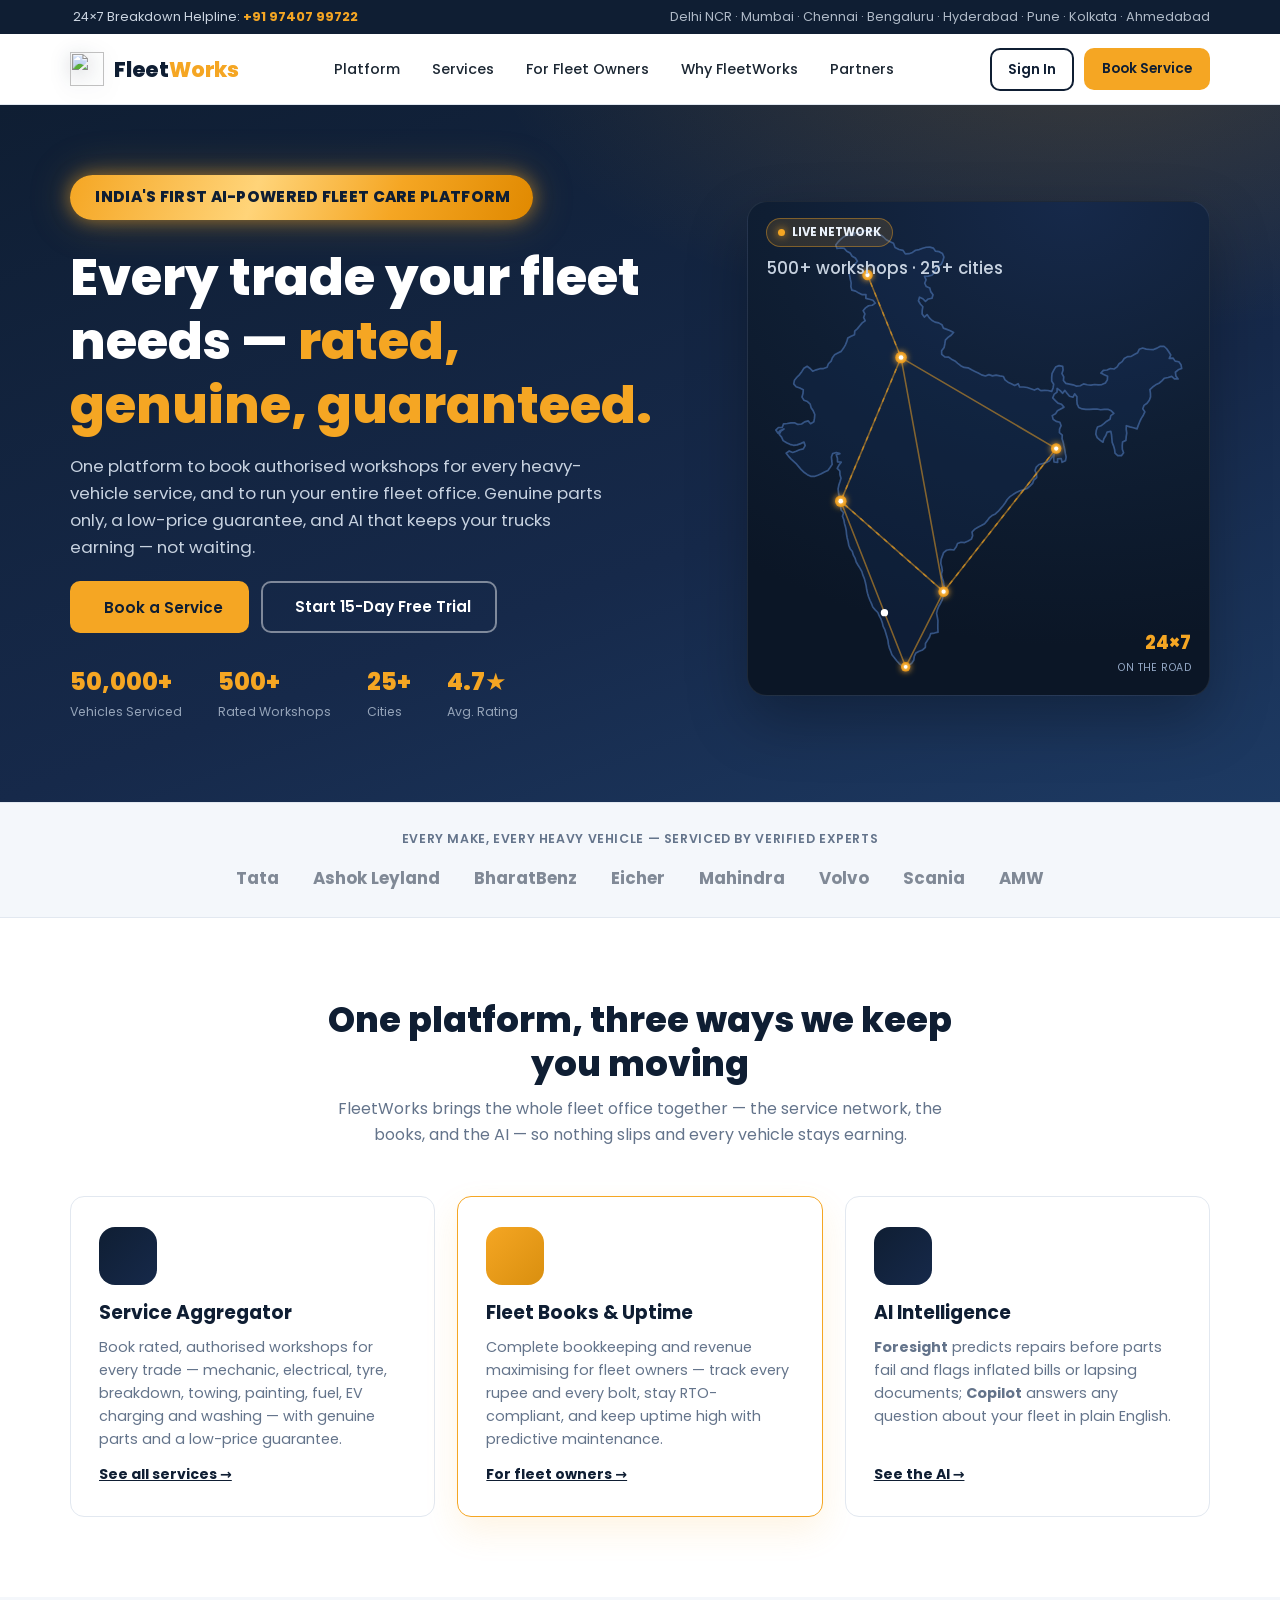
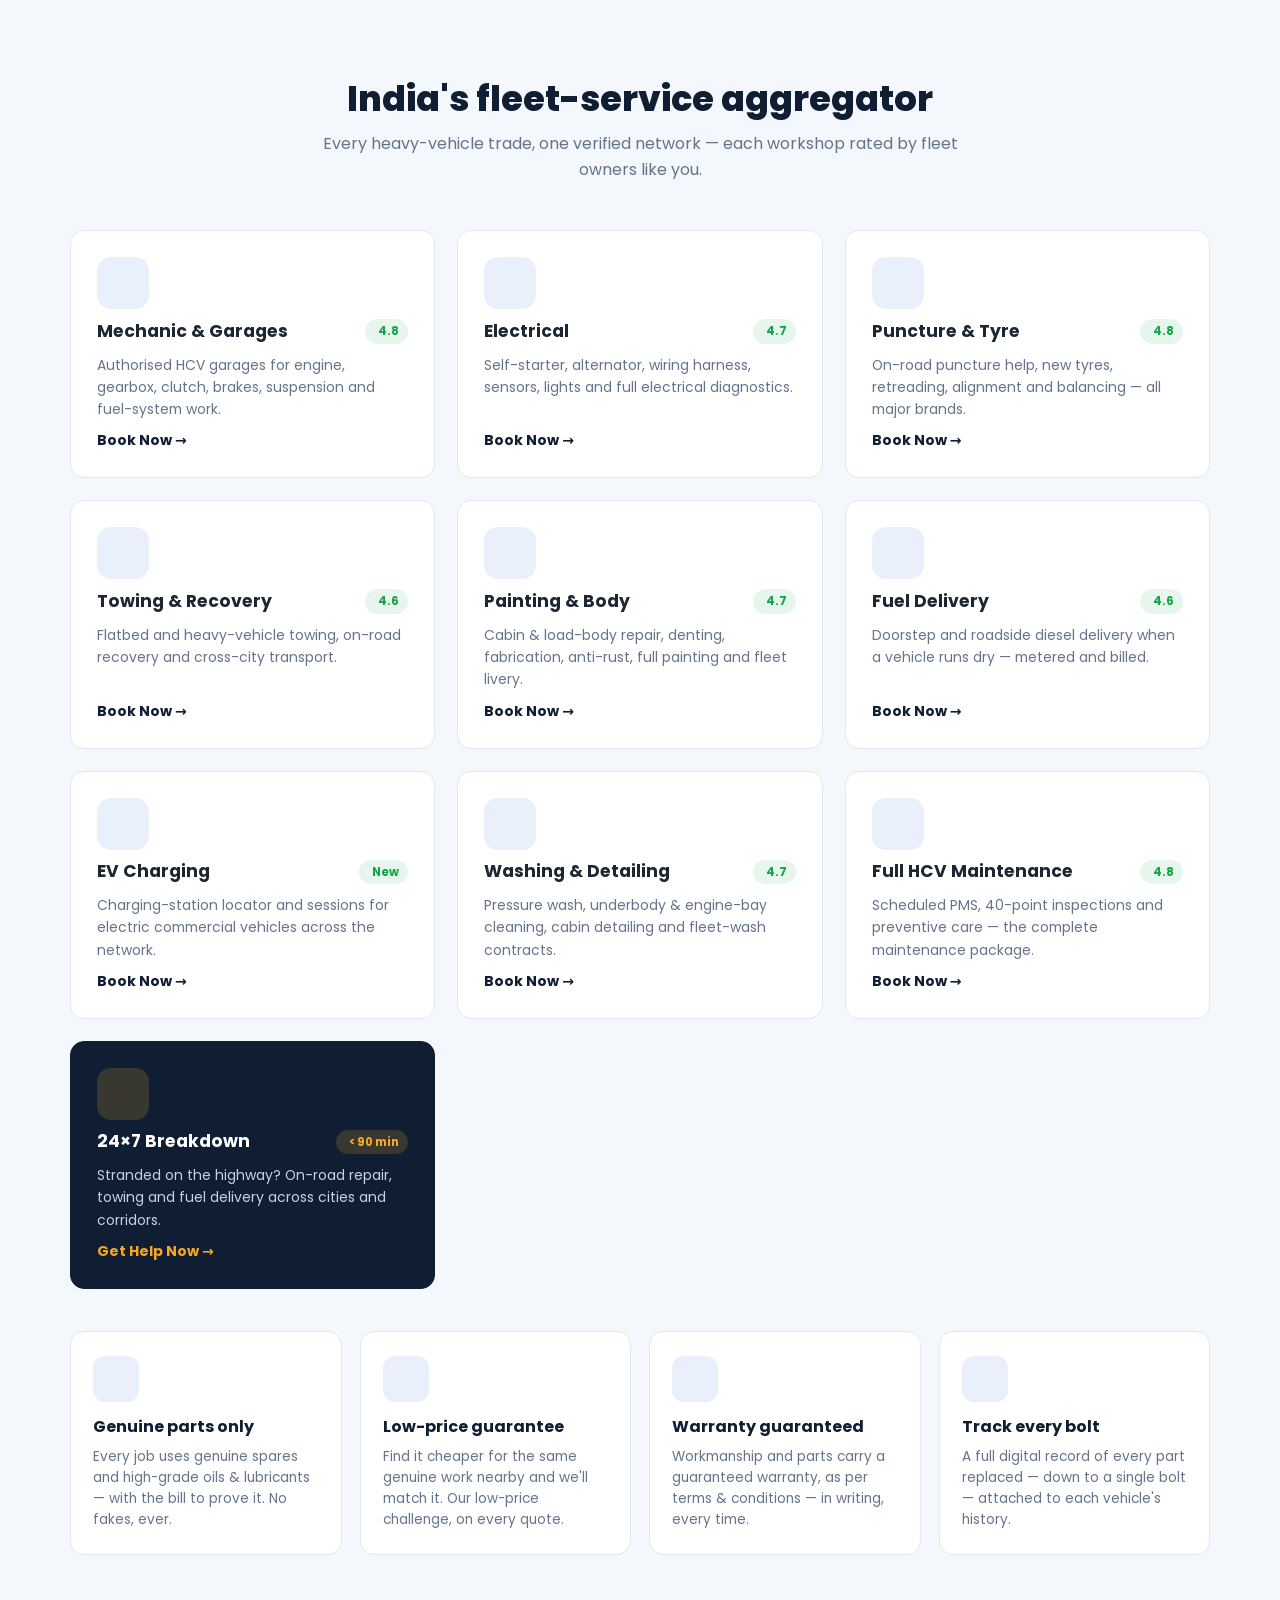
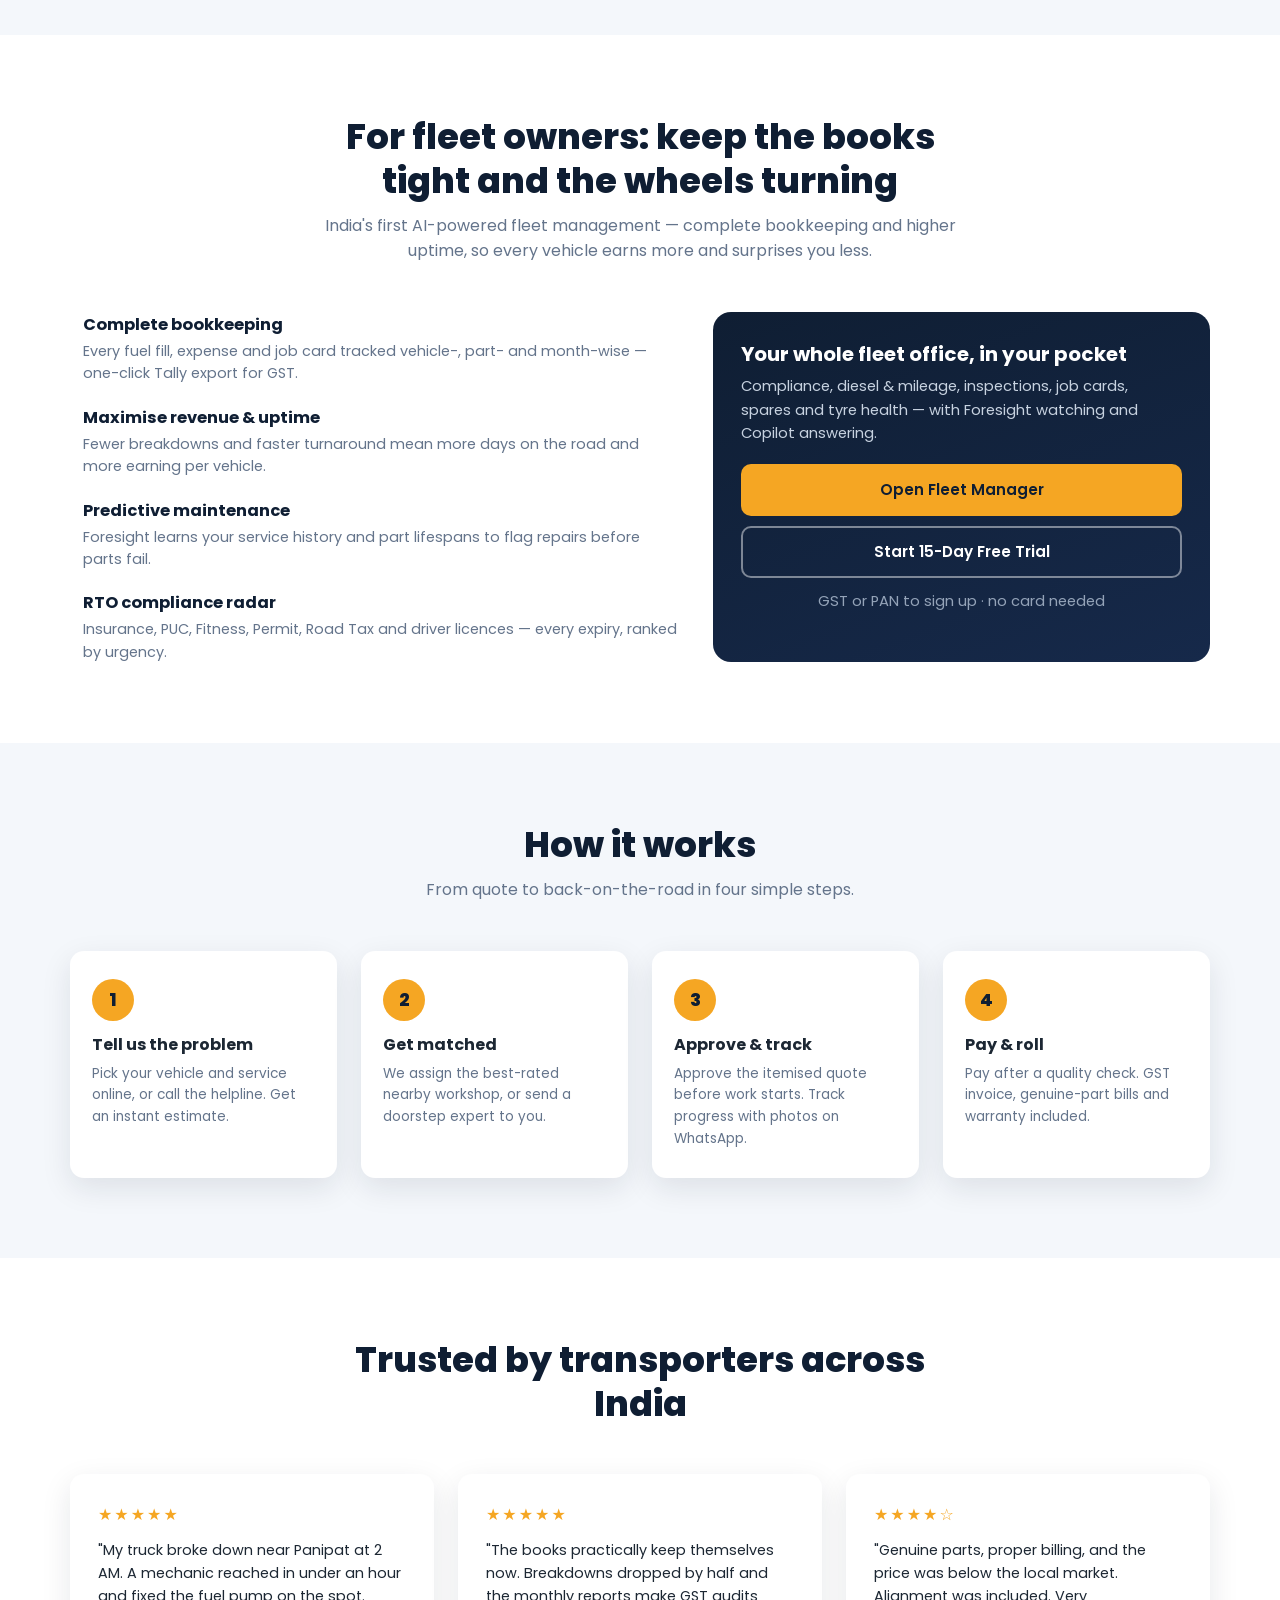
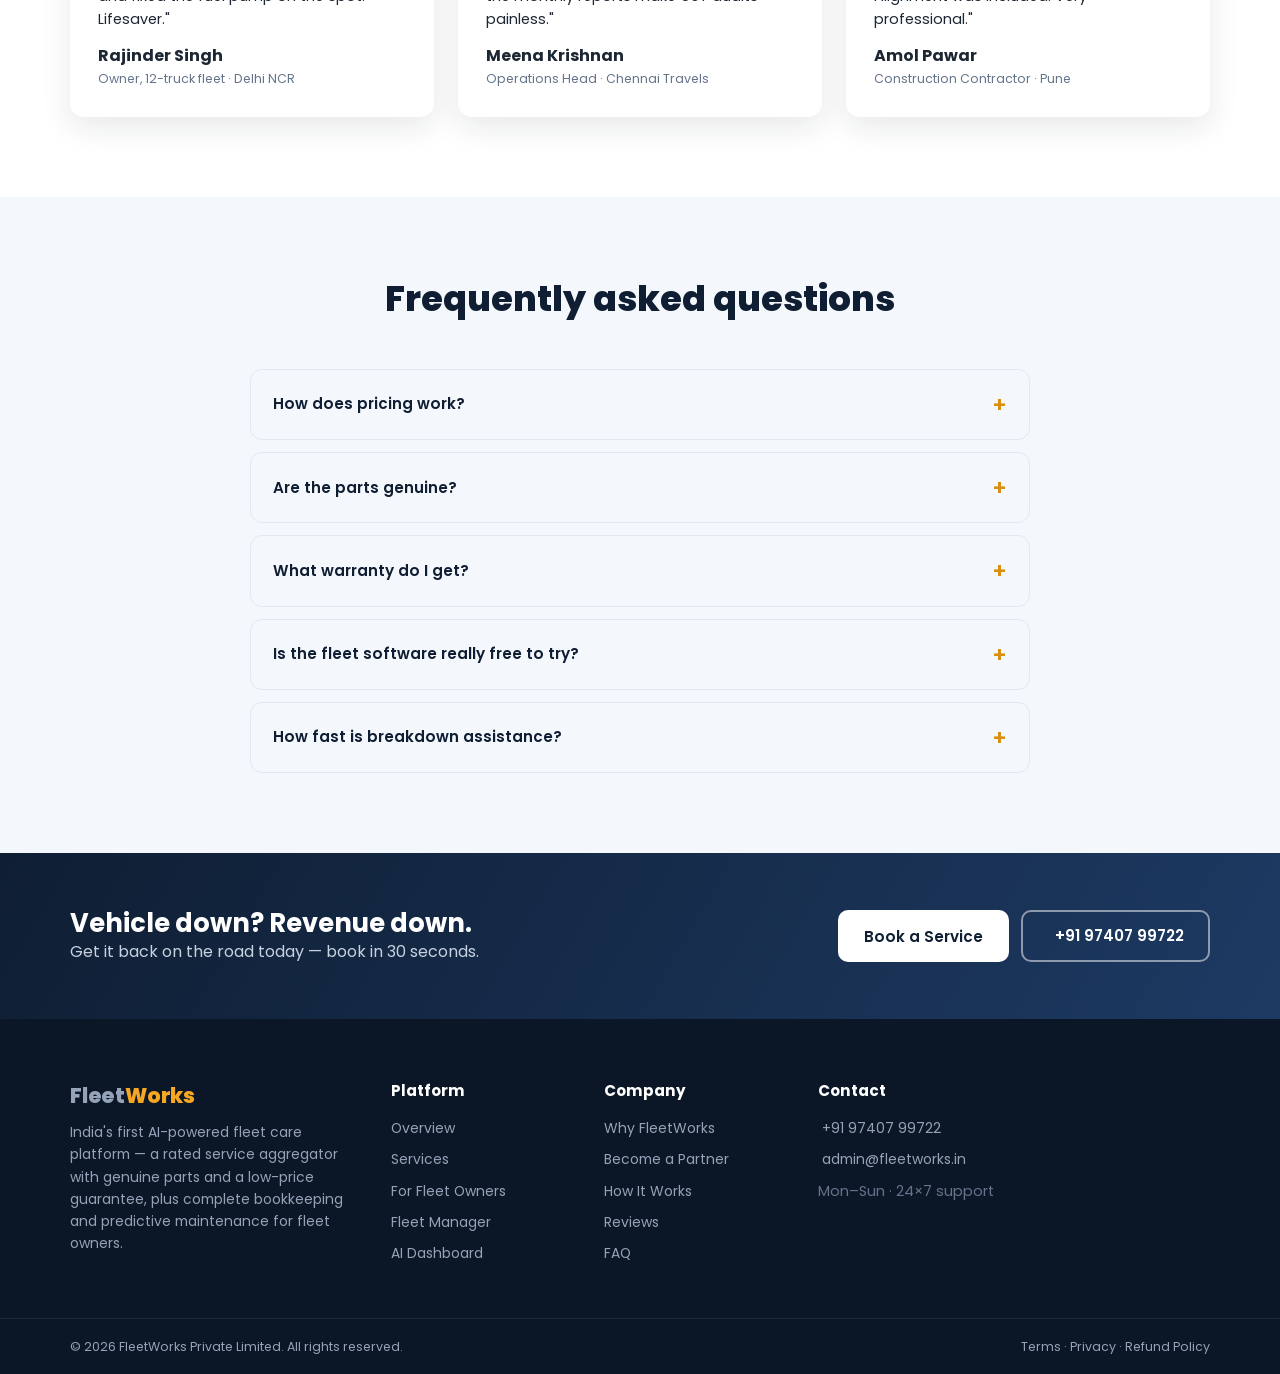
==== commit 01342676: "Use a real India outline in the hero network map Replace the hand-drawn approximation with an accura" ====
--- a/index.html
+++ b/index.html
@@ -80,38 +80,34 @@
               <stop offset="0" stop-color="#ffd27a"/><stop offset="1" stop-color="#e6920f"/>
             </radialGradient>
           </defs>
-          <!-- India outline -->
-          <path d="M175 46 Q150 60 140 92 Q118 122 96 150 Q76 178 66 202 Q56 224 68 232 Q52 244 74 250
-                   Q92 249 98 241 Q103 258 104 273 Q116 301 127 331 Q139 361 150 389 Q156 410 160 421
-                   Q169 407 175 395 Q187 371 197 350 Q215 312 233 284 Q249 262 259 248 Q269 234 273 224
-                   Q262 214 269 206 Q285 207 283 192 Q297 197 309 196 Q301 178 319 172 Q341 160 357 177
-                   Q345 150 316 148 Q281 140 250 128 Q217 111 200 91 Q189 69 175 46 Z"
+          <!-- India outline (Natural-Earth/datameet composite boundary, simplified) -->
+          <path d="M150.1 49.5 L153.6 49.3 L156.9 48.1 L159.8 46 L163.3 45.4 L166.6 44.1 L170 43.2 L173.5 43.1 L176.9 44 L178.9 46.9 L182.4 47.4 L185.5 49.2 L186.9 52.5 L185.9 56 L184.5 59.3 L181.4 61 L179.4 64.1 L177.8 67.3 L175.4 69.9 L171.9 70.7 L168.4 70.9 L169.9 74.2 L168.6 77.5 L170.1 80.7 L173.4 82.1 L174.3 85.5 L176.5 88.4 L175.5 91.8 L172 92.5 L169.3 94.8 L166.8 92.3 L163.6 90.8 L162.6 94.2 L164.4 97.3 L166.8 99.9 L166.2 103.4 L166.1 106.9 L168.2 109.8 L170.8 107.4 L172.8 110.3 L175.3 112.8 L178.4 114.6 L181.9 115.3 L185 117 L186.4 120.3 L189.7 121.5 L193 122.8 L196.1 124.5 L193.7 127.1 L190.8 129.2 L188.3 131.7 L187.8 135.2 L187.1 138.7 L184.7 141.9 L184.8 145.4 L187.7 147.8 L191.2 147.9 L194.1 149.9 L197.4 151.6 L200.1 153.9 L202.9 156.1 L206.2 157.8 L209.9 158.2 L213.3 160.1 L216.5 161.6 L219.7 163.1 L222.8 164.9 L226.5 166 L229.8 164.7 L233.2 165.9 L236.7 165.2 L240.2 165.9 L243.7 166.5 L245.2 169.7 L248 171.9 L251.2 173.4 L254.4 175 L257.7 173.3 L259.2 176.5 L262.8 176.5 L266.4 177 L269.8 178.1 L273.2 179.4 L276.4 177.9 L279.3 179.9 L282.8 179.7 L286.3 179.8 L289.7 180.7 L291 177.4 L291.6 173.9 L289.7 170.9 L289.7 167.3 L290 163.8 L291.6 160.6 L293.4 157.5 L296.7 156.1 L300.2 156.8 L300.6 160.3 L299.5 163.7 L301.2 166.8 L300.9 170.3 L303.2 173 L306.7 173.7 L310.2 174.4 L313.5 175.7 L317 175.3 L320.1 173.5 L323.6 174.3 L327.1 174.7 L330.6 174.1 L334.1 174.5 L337.6 174.2 L340.9 172.7 L342.8 169.7 L343 166.2 L339.8 164.7 L336.6 163.2 L339 160.6 L342.5 160.3 L345.7 158.8 L349.2 159.3 L352.1 157.3 L354 154.3 L356.9 152.3 L358.9 149.3 L362 147.5 L365.5 147.3 L368.5 145.4 L371.7 143.7 L373.2 140.5 L376.5 139.3 L379.9 140.3 L383.4 140.7 L386.9 140.8 L390.2 139.4 L393.3 137.7 L396.8 137.6 L399.4 140 L401.4 142.9 L403.3 145.9 L401.9 149.2 L405.4 148.9 L407.5 151.8 L411 152.4 L413.1 155.3 L413.7 158.8 L410.4 160.1 L407.7 162.4 L408.2 165.9 L410.3 168.8 L406.8 168.7 L404.2 166.3 L400.8 167.4 L397.3 168.1 L394.8 170.6 L392.1 172.9 L388.9 174.4 L386 176.5 L383.4 178.9 L383.9 182.4 L384 185.9 L382.8 189.2 L380.7 192 L377.8 194 L376.6 197.3 L378.6 200.2 L377.1 203.4 L375.2 206.4 L373.7 209.6 L372.3 213.1 L371.1 216.4 L367.7 215.4 L364.3 214.5 L360.9 213.4 L360.8 216.9 L361.3 220.4 L360.8 223.9 L360.5 227.4 L357.3 228.9 L357 232.4 L357.1 235.9 L358.3 239.2 L356.2 242 L352.7 241.9 L350.1 239.5 L349.7 236 L348.7 232.6 L347.4 229.3 L347.1 225.8 L346.8 222.3 L346.1 218.8 L342.6 219.5 L341.4 222.8 L339.5 225.8 L338.6 229.2 L335.8 227.1 L333.1 224.8 L331.8 221.5 L332.2 218 L333.4 214.7 L336.7 213.5 L339.5 211.4 L342.2 209.1 L345.3 207.3 L346.1 203.8 L349 201.7 L346.5 199.2 L343.3 197.7 L339.8 197.8 L336.3 198.2 L332.8 197.5 L329.3 197.6 L325.8 197.8 L322.3 197.9 L318.8 197.4 L315.5 196 L314 192.8 L313.7 189.3 L313.8 185.8 L311.6 183 L310.1 186.2 L306.7 185.3 L304.4 182.6 L302.3 179.7 L300.2 182.5 L297.8 179.9 L294.9 177.9 L294.8 181.4 L292 183.6 L290.7 186.9 L293.2 189.4 L295.7 191.9 L299.1 193 L301.4 195.7 L298.3 197.4 L295.2 199.1 L293.3 202.1 L290.2 203.8 L291.1 207.2 L294 209.3 L297.5 210.1 L298.7 213.4 L297.2 216.6 L297.1 220.1 L299.8 222.4 L299.6 225.9 L300.7 229.3 L301.4 232.8 L302.2 236.3 L302.7 239.8 L303.5 243.3 L302.8 246.8 L299.6 248.3 L298.8 244.8 L295.3 244.9 L295.4 248.4 L291.9 248 L291.6 244.5 L291.9 241 L289.7 243.8 L287.6 246.8 L284.5 248.5 L281.1 249.6 L277.6 250.4 L275 252.9 L273.8 256.2 L275.3 259.4 L275.4 262.9 L272.7 265.2 L271.5 268.5 L268.9 271 L266.2 273.3 L262.9 274.5 L259.5 275.5 L255.9 277.2 L252.8 279.1 L249.9 281.1 L247.3 283.8 L245.4 286.9 L243.3 289.8 L241 292.5 L238.6 295.2 L236 297.6 L232.8 299.1 L230.1 301.4 L228 304.2 L225.7 306.9 L222.6 308.6 L219.4 310.2 L216.4 312.1 L213.7 314.8 L214.3 318.3 L213.1 321.6 L210 323.4 L206.7 324.9 L203.2 324.6 L199.9 325.8 L198.5 329.2 L196.4 332 L192.9 331.5 L189.4 332.2 L186.6 334.5 L185.4 337.8 L184.2 341.1 L183.9 344.7 L184.8 348.1 L185.4 351.6 L184.5 355 L185.2 358.5 L186.4 361.8 L186.8 365.3 L187.6 368.8 L186.8 372.3 L186.1 375.8 L185.4 379.3 L183.8 382.5 L182 385.6 L180.7 388.9 L179.9 392.4 L180.6 395.9 L181.2 399.4 L181.1 403 L181.1 406.6 L181.3 410.3 L177.8 411.2 L174.3 411.8 L173.1 415.2 L171.2 418.2 L169.3 421.2 L169.2 424.8 L166.6 427.3 L163.3 428.5 L160.2 430.2 L158.6 433.4 L158.2 436.9 L156.3 439.9 L153.5 442 L150.4 443.7 L147 442.5 L144.2 440.3 L141.8 437.6 L139.6 434.7 L137.3 431.9 L136.1 428.6 L134.8 425.3 L133.9 421.8 L133.5 418.2 L132.5 414.8 L131.5 411.4 L130.5 408 L128.9 404.8 L128.1 401.3 L126.9 398 L125.2 394.9 L123.8 391.6 L121.3 389.1 L119 386.4 L117.8 383.1 L116.3 379.9 L115 376.6 L114 373.2 L113.2 369.7 L112.7 366.2 L111.9 362.7 L111 359.3 L109.6 356 L108.6 352.6 L106.9 349.5 L105 346.5 L103.2 343.4 L102.2 340 L100.5 336.9 L99.5 333.5 L97.4 330.7 L96.1 327.4 L95.5 323.9 L94.6 320.5 L94 317 L93.7 313.5 L93 310 L92 306.6 L91.4 303.1 L90.1 299.8 L91.2 296.4 L88.8 293.8 L88.3 290.3 L89.8 287.1 L87.7 284.3 L87 280.8 L86.3 277.3 L85.9 273.8 L86.6 270.3 L87.7 266.9 L88.7 263.5 L87.7 260.1 L87.6 256.6 L85.1 254.1 L86.8 251 L88.9 248.2 L85.4 248 L85.3 244.4 L84.2 241 L87.6 240 L84.2 239 L80.8 240 L79.6 243.3 L79.9 246.8 L80.3 250.3 L78.3 253.3 L76.2 256.1 L73 257.6 L69.9 259.3 L66.6 260.6 L63.3 261.8 L59.8 261.7 L56.6 260.1 L53.7 258.1 L51 255.6 L48.7 252.9 L46.4 250.1 L43.5 247.5 L40.9 245.1 L38.5 242.4 L36.4 239.6 L39.3 237.5 L42.6 238.9 L45.9 237.7 L49.2 236.3 L52.7 235.5 L54.5 232.4 L53.4 229 L50.2 230.5 L46.9 231.7 L43.4 232.1 L40 231.2 L36.8 229.7 L33.5 227.6 L32 224.3 L29.7 221.6 L31.4 218.5 L34.3 216.5 L31 217.9 L28.6 220.5 L26.5 217.6 L29 215.1 L32.6 215.1 L33.9 211.7 L37.4 211.3 L40.9 210.7 L44.4 210.6 L47.6 212.2 L51.1 211.8 L54 209.8 L57.4 208.8 L59.7 211.5 L62.8 209.7 L63.4 206.2 L63.7 202.7 L62.2 199.2 L60.2 196.2 L59.3 192.8 L56.7 190.4 L53.4 189.1 L51.5 186.1 L52.5 182.5 L52.7 179 L49.4 177.5 L45.9 176.2 L43.6 173.5 L44.3 170 L46.6 167.2 L49.2 164.6 L51.4 161.6 L53.3 158.6 L56.4 156.7 L59.3 158.8 L61.7 161.4 L65 160.1 L68.5 159 L72 158.9 L75.4 157.7 L76.7 154.3 L79.3 151.8 L80.5 148.5 L82.6 145.7 L85.7 144 L88.9 142.5 L91 139.6 L92.8 136.5 L94.2 133.2 L95.2 129.7 L98.3 128 L101.6 126.7 L101.8 123.2 L104.4 120.8 L106.6 118 L108.9 115.3 L111.8 113.3 L110.3 110.1 L111.5 106.8 L109.8 103.7 L112.1 101 L115 99 L118.5 98.5 L121.4 96.5 L119.2 93.7 L115.8 92.8 L112.4 91.9 L112.5 88.3 L109 88.4 L105.7 86.9 L102.7 85 L99.1 84.1 L98.1 80.7 L98.4 77.2 L97.6 73.7 L96.9 70 L96.1 66.5 L96.1 62.8 L99.4 61.5 L102 59.1 L104.4 56.5 L102.4 53.5 L99.3 51.7 L97.4 48.7 L94.2 47 L91.9 44.3 L88.4 43.9 L84.9 44.4 L83.7 41 L85.9 38.1 L88.4 35.6 L91.1 33.3 L94.4 31.5 L98.1 31.9 L101.6 31.5 L98.9 29.2 L102.7 29.6 L106.3 29 L110 27.6 L113.7 27.2 L117.3 27.4 L120.8 28 L122.6 31.3 L126.2 31.3 L129.2 33.4 L131.9 36 L135.1 37.6 L138.8 39.4 L140.3 43.4 L144.1 45.3 L147.8 46.1 L150.1 49.5 Z"
                 fill="#16305a" fill-opacity="0.30" stroke="#4a72b0" stroke-opacity="0.65" stroke-width="1.6" stroke-linejoin="round"/>
           <!-- interlinks -->
           <g fill="none" stroke="#f5a623" stroke-width="1.5" stroke-opacity="0.5" stroke-linecap="round">
-            <path d="M152 74 L158 128"/><path d="M158 128 L270 225"/><path d="M158 128 L102 268"/>
-            <path d="M102 268 L196 348"/><path d="M196 348 L160 421"/><path d="M196 348 L270 225"/>
-            <path d="M158 128 L196 348"/><path d="M102 268 L160 421"/>
+            <path d="M114 69.7 L146 148.4"/><path d="M146 148.4 L294 235.2"/><path d="M146 148.4 L88.5 285.4"/>
+            <path d="M88.5 285.4 L186.6 371.7"/><path d="M186.6 371.7 L150.4 443.4"/><path d="M186.6 371.7 L294 235.2"/>
+            <path d="M146 148.4 L186.6 371.7"/><path d="M88.5 285.4 L150.4 443.4"/>
             <g stroke-dasharray="3 7">
-              <path d="M152 74 L158 128"><animate attributeName="stroke-dashoffset" from="20" to="0" dur="1.1s" repeatCount="indefinite"/></path>
-              <path d="M158 128 L102 268"><animate attributeName="stroke-dashoffset" from="30" to="0" dur="1.5s" repeatCount="indefinite"/></path>
-              <path d="M196 348 L270 225"><animate attributeName="stroke-dashoffset" from="30" to="0" dur="1.6s" repeatCount="indefinite"/></path>
-              <path d="M102 268 L196 348"><animate attributeName="stroke-dashoffset" from="20" to="0" dur="1.2s" repeatCount="indefinite"/></path>
+              <path d="M114 69.7 L146 148.4"><animate attributeName="stroke-dashoffset" from="20" to="0" dur="1.1s" repeatCount="indefinite"/></path>
+              <path d="M146 148.4 L88.5 285.4"><animate attributeName="stroke-dashoffset" from="30" to="0" dur="1.5s" repeatCount="indefinite"/></path>
+              <path d="M186.6 371.7 L294 235.2"><animate attributeName="stroke-dashoffset" from="30" to="0" dur="1.6s" repeatCount="indefinite"/></path>
+              <path d="M88.5 285.4 L186.6 371.7"><animate attributeName="stroke-dashoffset" from="20" to="0" dur="1.2s" repeatCount="indefinite"/></path>
             </g>
           </g>
           <!-- travelling shipment -->
           <circle r="3.5" fill="#ffffff">
-            <animateMotion dur="4s" repeatCount="indefinite" path="M152 74 L158 128 L102 268 L160 421 L196 348 L270 225"/>
+            <animateMotion dur="4s" repeatCount="indefinite" path="M114 69.7 L146 148.4 L88.5 285.4 L150.4 443.4 L186.6 371.7 L294 235.2"/>
             <animate attributeName="opacity" values="0;1;1;0" keyTimes="0;0.08;0.92;1" dur="4s" repeatCount="indefinite"/>
           </circle>
           <!-- city nodes -->
           <g>
-            <g transform="translate(152 74)"><circle r="5" fill="url(#hmNode)" filter="url(#hmGlow)"/><circle r="2" fill="#fff"/></g>
-            <g transform="translate(158 128)"><circle r="5.5" fill="url(#hmNode)" filter="url(#hmGlow)"/><circle r="2.2" fill="#fff"/></g>
-            <g transform="translate(102 268)"><circle r="5.5" fill="url(#hmNode)" filter="url(#hmGlow)"/><circle r="2.2" fill="#fff"/></g>
-            <g transform="translate(270 225)"><circle r="5" fill="url(#hmNode)" filter="url(#hmGlow)"/><circle r="2" fill="#fff"/></g>
-            <g transform="translate(196 348)"><circle r="5" fill="url(#hmNode)" filter="url(#hmGlow)"/><circle r="2" fill="#fff"/></g>
-            <g transform="translate(160 421)"><circle r="4.5" fill="url(#hmNode)" filter="url(#hmGlow)"/><circle r="1.8" fill="#fff"/></g>
+            <g transform="translate(114 69.7)"><circle r="5" fill="url(#hmNode)" filter="url(#hmGlow)"/><circle r="2" fill="#fff"/></g>
+            <g transform="translate(146 148.4)"><circle r="5.5" fill="url(#hmNode)" filter="url(#hmGlow)"/><circle r="2.2" fill="#fff"/></g>
+            <g transform="translate(88.5 285.4)"><circle r="5.5" fill="url(#hmNode)" filter="url(#hmGlow)"/><circle r="2.2" fill="#fff"/></g>
+            <g transform="translate(294 235.2)"><circle r="5" fill="url(#hmNode)" filter="url(#hmGlow)"/><circle r="2" fill="#fff"/></g>
+            <g transform="translate(186.6 371.7)"><circle r="5" fill="url(#hmNode)" filter="url(#hmGlow)"/><circle r="2" fill="#fff"/></g>
+            <g transform="translate(150.4 443.4)"><circle r="4.5" fill="url(#hmNode)" filter="url(#hmGlow)"/><circle r="1.8" fill="#fff"/></g>
           </g>
         </svg>
       </div>
--- a/css/style.css
+++ b/css/style.css
@@ -964,5 +964,48 @@
   .side-close { display: block; }
   .side-toggle { display: flex; }
   .app-content { padding: 18px 16px; }
-}
-
+  .top-search { display: none; }
+  .top-org { display: none; }
+}
+
+/* ---- top-bar search + tenant (Fleetio-style) ---- */
+.top-search {
+  display: flex; align-items: center; gap: 8px; flex: 1; max-width: 340px;
+  background: var(--bg-alt); border: 1.5px solid var(--line); border-radius: 9px;
+  padding: 7px 12px; color: var(--muted);
+}
+.top-search:focus-within { border-color: var(--amber); background: #fff; }
+.top-search input {
+  border: none; outline: none; background: none; width: 100%;
+  font-family: inherit; font-size: 0.86rem; color: var(--ink);
+}
+.top-search .fw-ic { flex: none; }
+.app-top-actions { display: flex; align-items: center; gap: 14px; }
+.top-org { font-size: 0.82rem; font-weight: 700; color: var(--navy); white-space: nowrap; }
+
+/* ---- data tables, Fleetio-style ---- */
+.app-content .chart-table-el { border-collapse: separate; border-spacing: 0; width: 100%; }
+.app-content .chart-table-el thead th {
+  position: sticky; top: 0; z-index: 2; background: var(--bg-alt);
+  font-size: 0.66rem; font-weight: 700; letter-spacing: 0.08em; text-transform: uppercase;
+  color: var(--muted); padding: 10px 14px; border-bottom: 1.5px solid var(--line);
+  white-space: nowrap;
+}
+.app-content .chart-table-el tbody td {
+  padding: 12px 14px; border-bottom: 1px solid var(--bg-alt);
+  font-variant-numeric: tabular-nums;
+}
+.app-content .chart-table-el tbody tr:not(.veh-history):hover td { background: #f6f9fd; }
+.app-content .chart-table-el tbody tr:last-child td { border-bottom: none; }
+
+/* ---- section list-toolbars ---- */
+.list-toolbar {
+  display: flex; align-items: center; gap: 12px; flex-wrap: wrap;
+  background: #fff; border: 1px solid var(--line); border-radius: 12px;
+  padding: 10px 16px; margin-bottom: 16px;
+}
+.lt-count { font-size: 0.84rem; font-weight: 600; color: var(--muted); }
+.lt-spacer { flex: 1; }
+.list-toolbar .btn .fw-ic { flex: none; }
+.form-card.collapsed { display: none; }
+
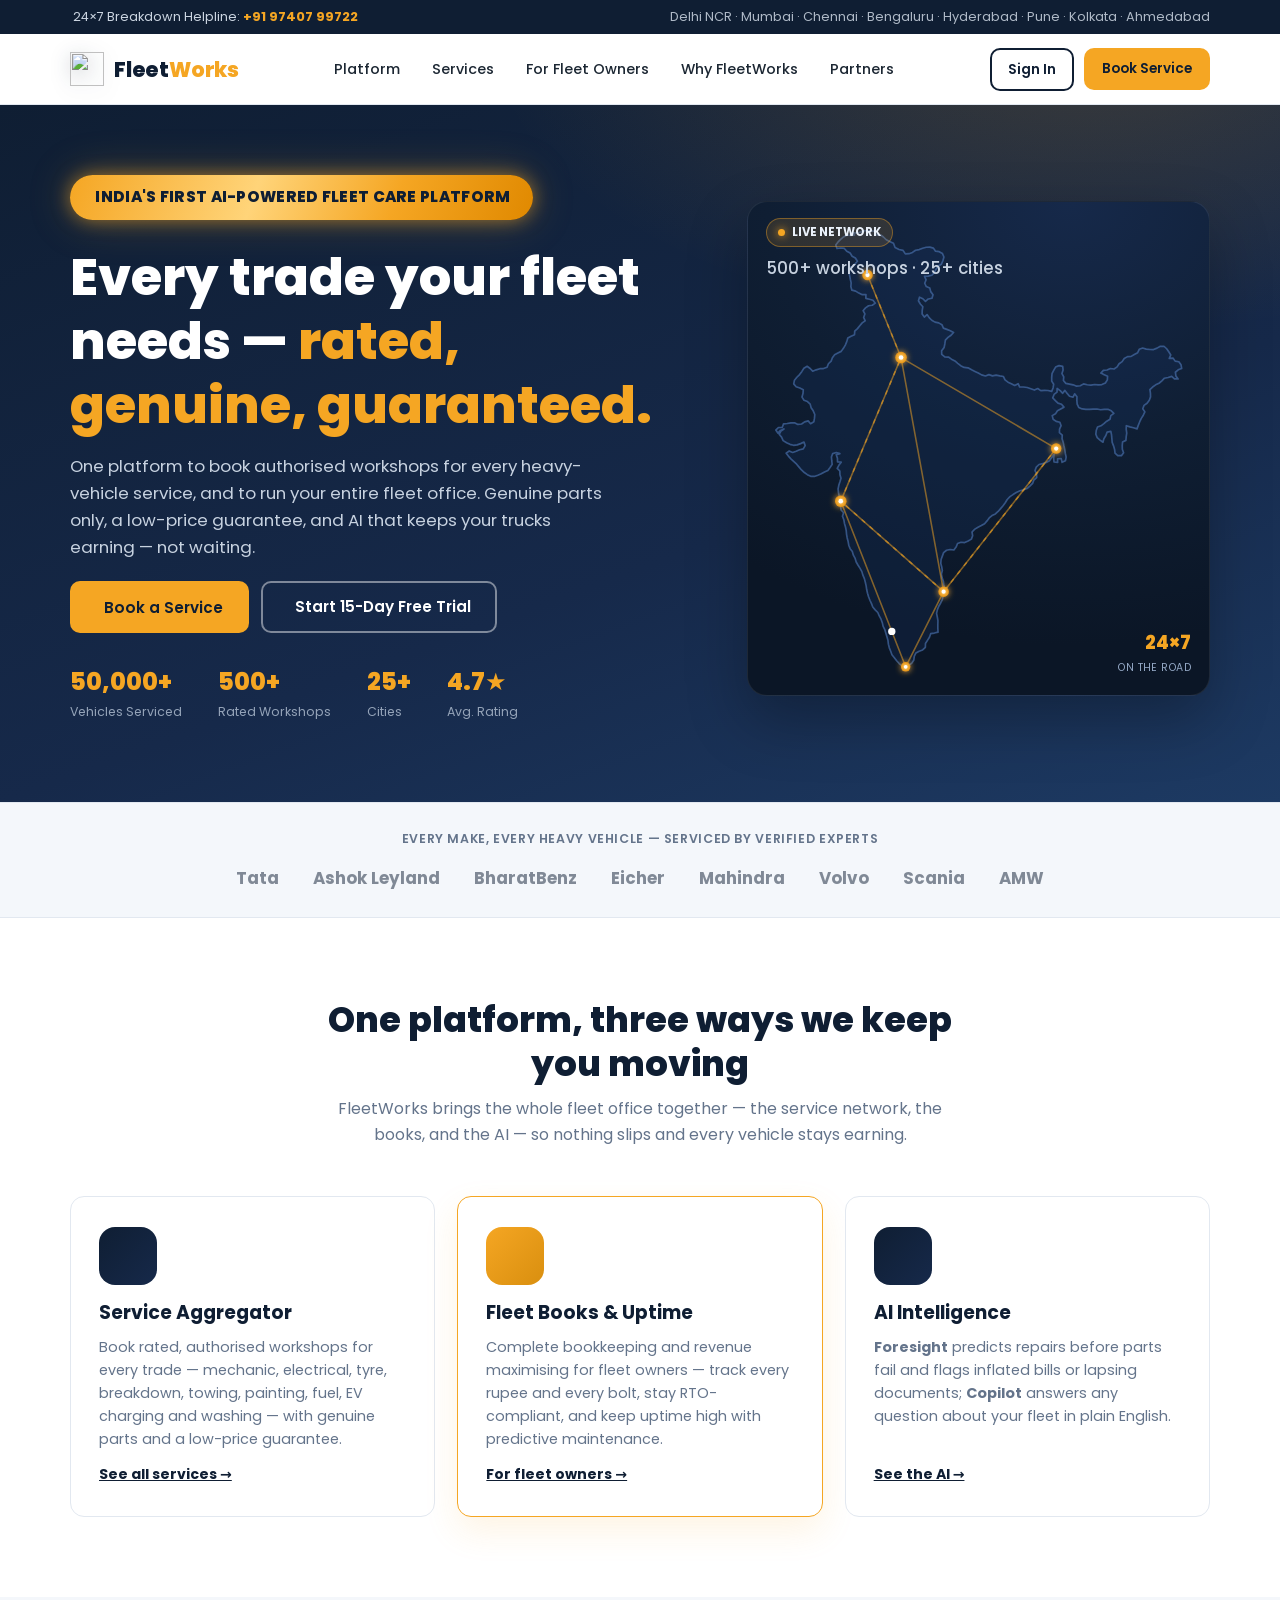
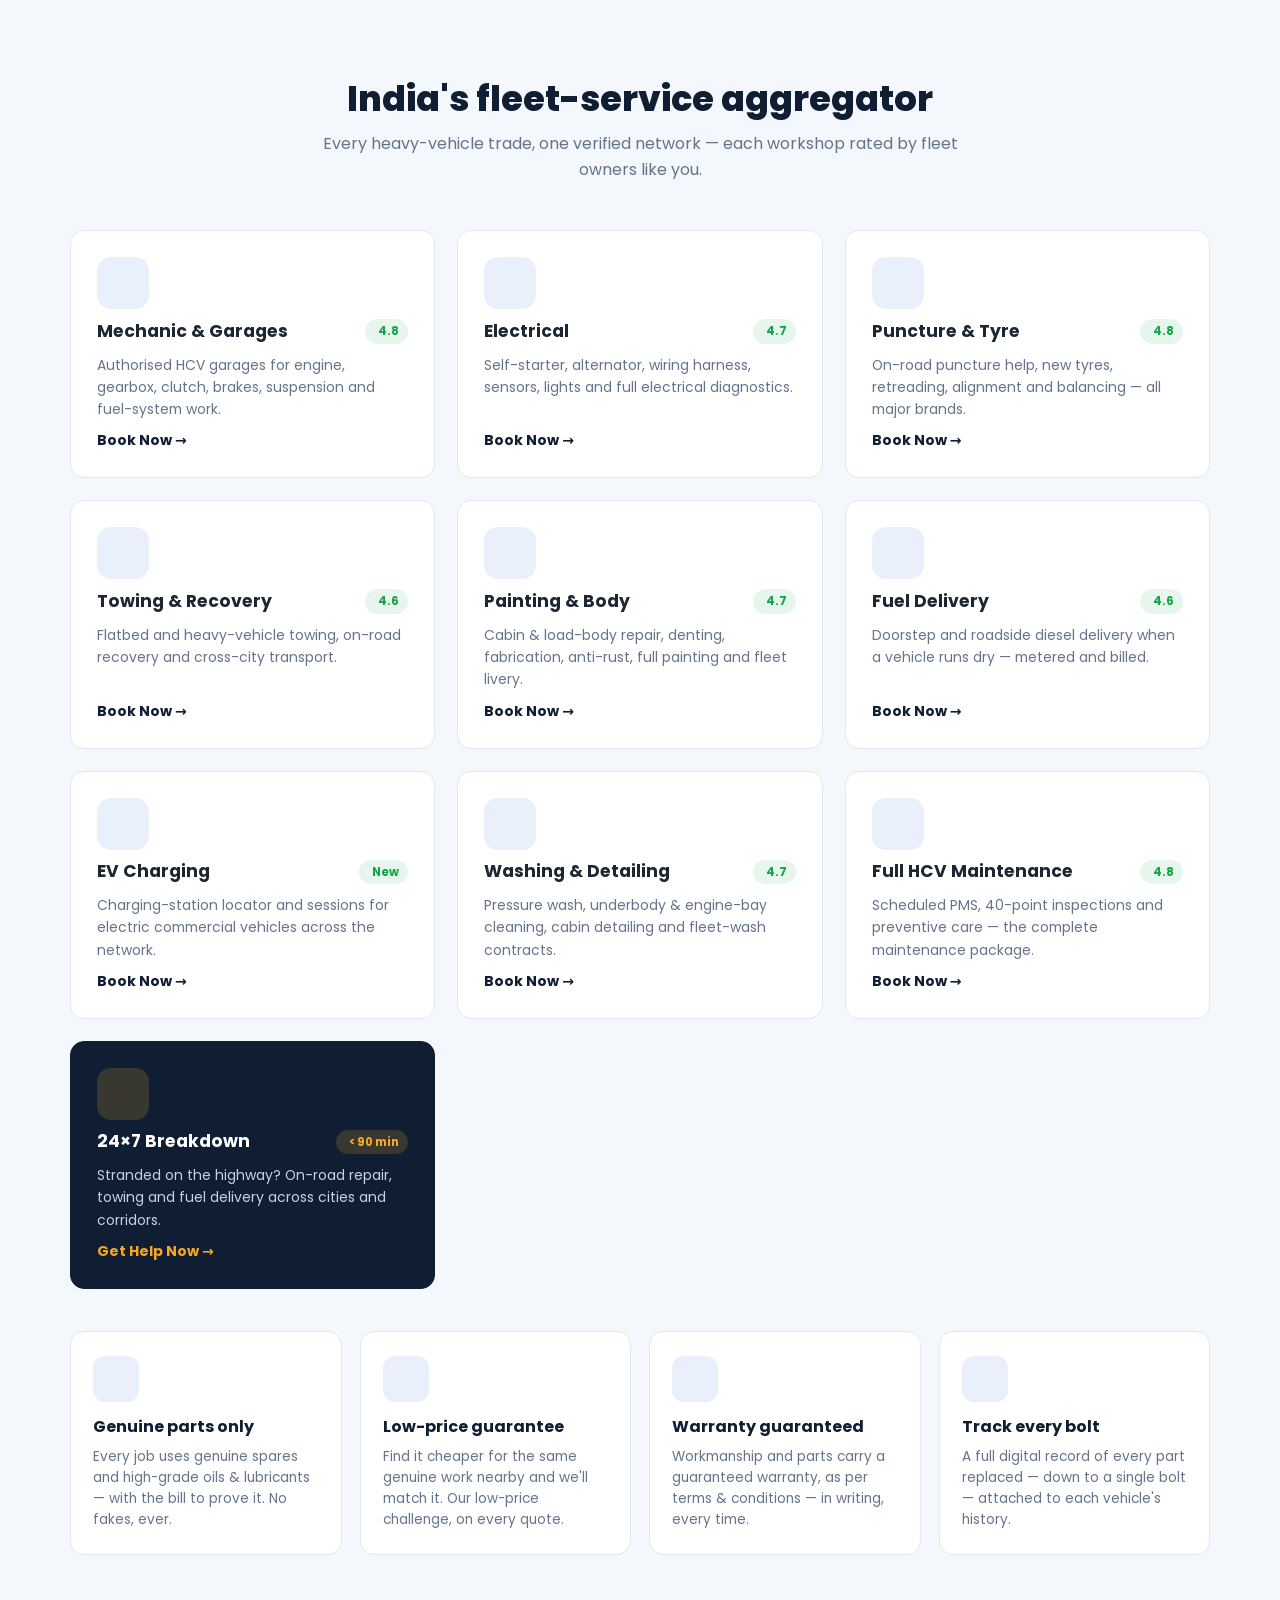
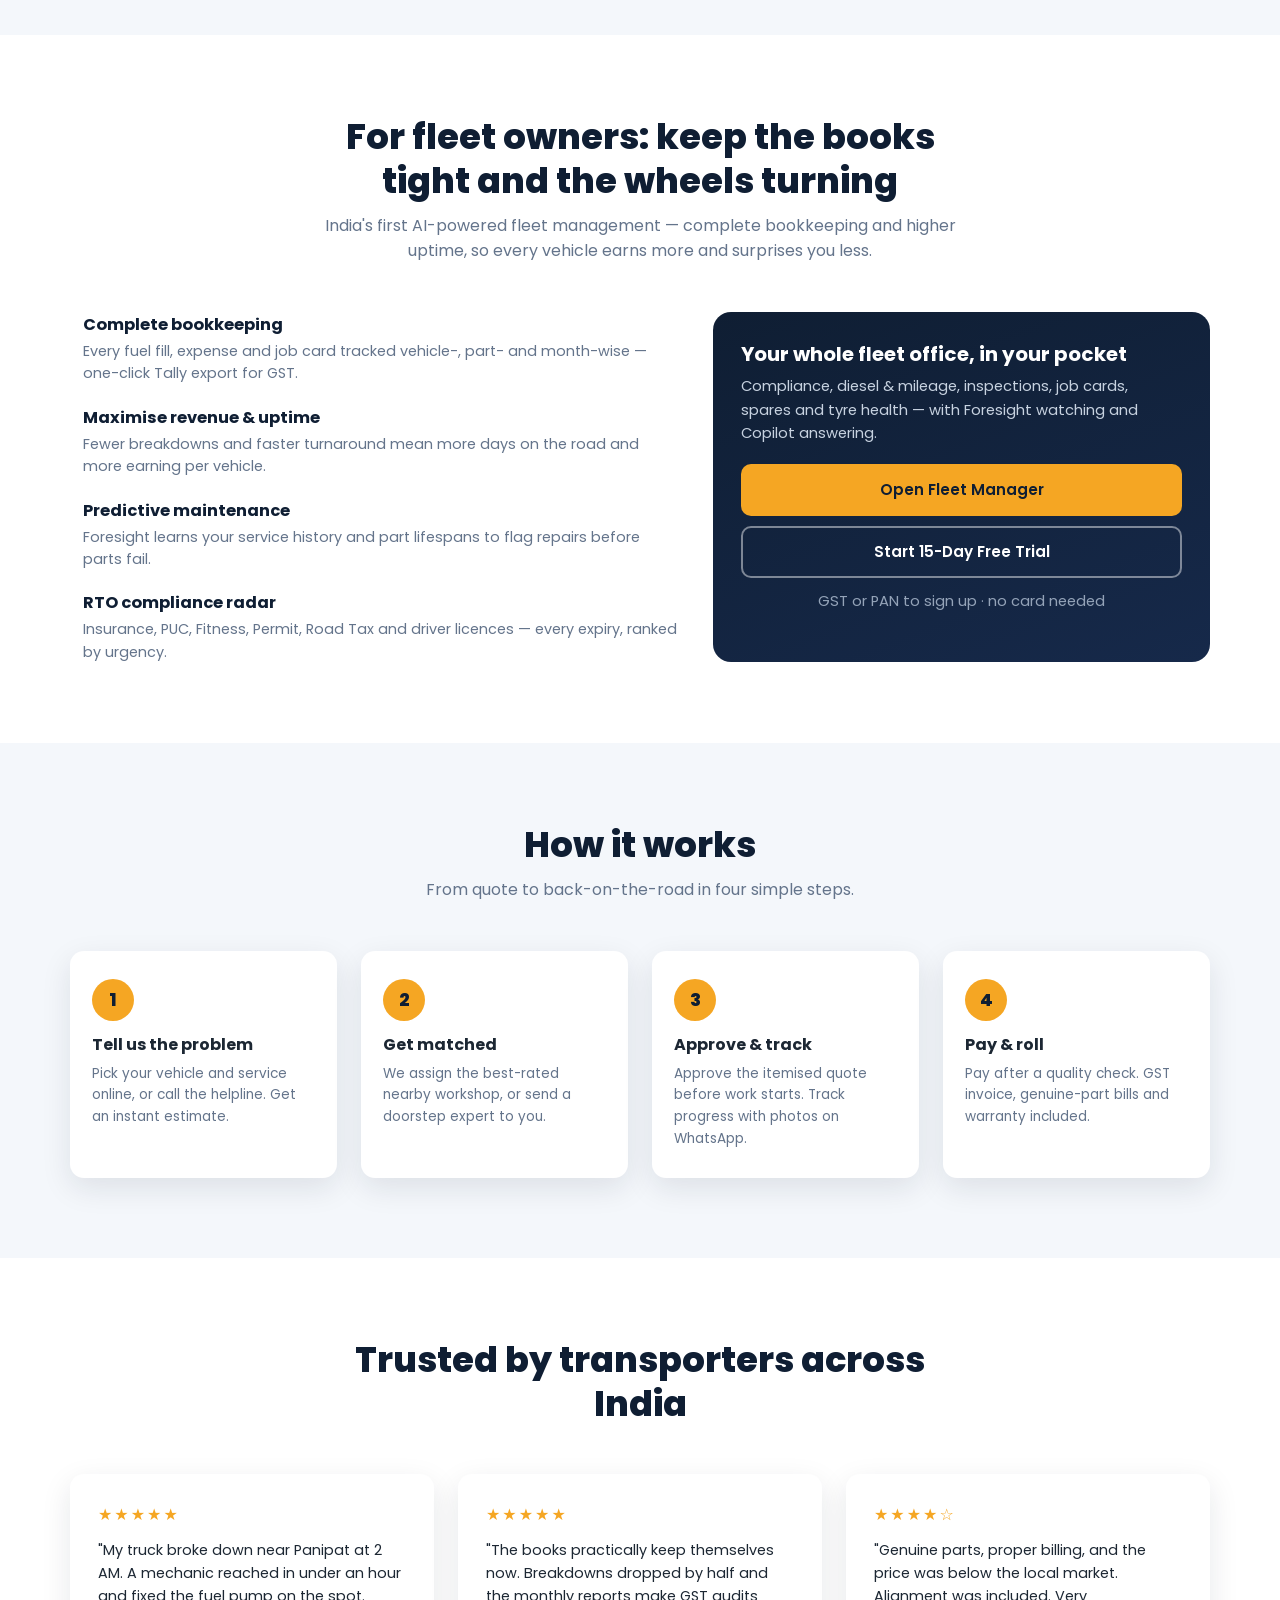
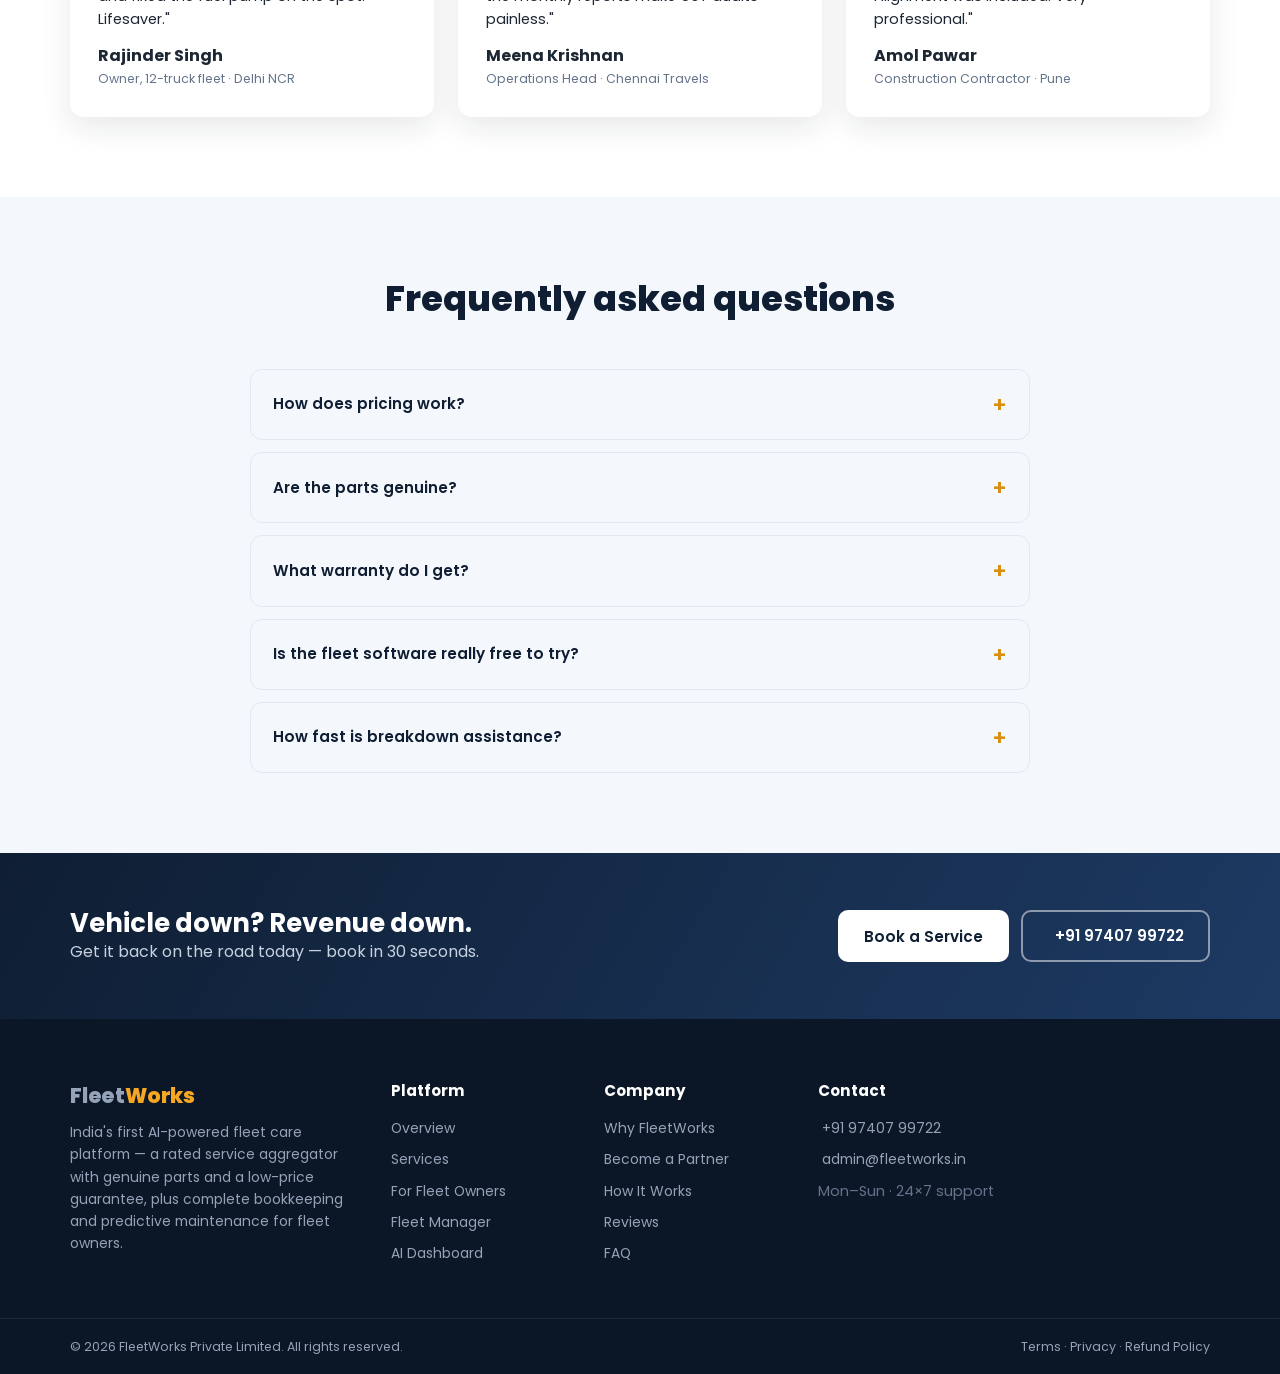
==== commit 989e68e7: "Merge AI Dashboard & My FleetWorks into the Fleet Manager shell - fleet.html gains two sidebar tabs:" ====
--- a/index.html
+++ b/index.html
@@ -38,7 +38,7 @@
         <a href="partner.html">Partners</a>
       </nav>
       <div class="nav-actions">
-        <a href="my.html" class="btn btn-outline btn-sm" id="navSignIn">Sign In</a>
+        <a href="fleet.html#account" class="btn btn-outline btn-sm" id="navSignIn">Sign In</a>
         <button class="btn btn-primary btn-sm" onclick="openBooking()">Book Service</button>
         <button class="hamburger" id="hamburger" aria-label="Menu"><span></span><span></span><span></span></button>
       </div>
@@ -54,7 +54,7 @@
         <p>One platform to book authorised workshops for every heavy-vehicle service, and to run your entire fleet office. Genuine parts only, a low-price guarantee, and AI that keeps your trucks earning — not waiting.</p>
         <div class="hero-cta">
           <button class="btn btn-primary" onclick="openBooking()"><i data-icon="wrench" data-icon-size="16"></i> Book a Service</button>
-          <a href="my.html" class="btn btn-outline btn-light-outline"><i data-icon="gauge" data-icon-size="16"></i> Start 15-Day Free Trial</a>
+          <a href="fleet.html#account" class="btn btn-outline btn-light-outline"><i data-icon="gauge" data-icon-size="16"></i> Start 15-Day Free Trial</a>
         </div>
         <div class="hero-stats">
           <div><strong>50,000+</strong><span>Vehicles Serviced</span></div>
@@ -149,7 +149,7 @@
           <span class="pillar-ic"><i data-icon="brain" data-icon-size="26"></i></span>
           <h3>AI Intelligence</h3>
           <p><strong>Foresight</strong> predicts repairs before parts fail and flags inflated bills or lapsing documents; <strong>Copilot</strong> answers any question about your fleet in plain English.</p>
-          <a href="dashboard.html" class="link-btn">See the AI →</a>
+          <a href="fleet.html#analytics" class="link-btn">See the AI →</a>
         </article>
       </div>
     </div>
@@ -269,7 +269,7 @@
           <h3>Your whole fleet office, in your pocket</h3>
           <p>Compliance, diesel &amp; mileage, inspections, job cards, spares and tyre health — with Foresight watching and Copilot answering.</p>
           <a href="fleet.html" class="btn btn-primary btn-block">Open Fleet Manager</a>
-          <a href="my.html" class="btn btn-outline btn-block">Start 15-Day Free Trial</a>
+          <a href="fleet.html#account" class="btn btn-outline btn-block">Start 15-Day Free Trial</a>
           <p class="form-note">GST or PAN to sign up · no card needed</p>
         </div>
       </div>
@@ -388,7 +388,7 @@
         <a href="#services">Services</a>
         <a href="#owners">For Fleet Owners</a>
         <a href="fleet.html">Fleet Manager</a>
-        <a href="dashboard.html">AI Dashboard</a>
+        <a href="fleet.html#analytics">AI Dashboard</a>
       </div>
       <div>
         <h4>Company</h4>
--- a/css/style.css
+++ b/css/style.css
@@ -365,6 +365,14 @@
 .why-grid { display: grid; grid-template-columns: repeat(3, 1fr); gap: 26px; }
 .why-item { text-align: center; padding: 20px; }
 .why-item span { font-size: 2.2rem; display: block; margin-bottom: 10px; }
+.why-item .why-ic {
+  display: inline-flex; align-items: center; justify-content: center;
+  width: 50px; height: 50px; border-radius: 14px;
+  background: #eaf0fb; color: var(--navy); margin: 0 auto 12px;
+}
+.cmp-yes { color: var(--green); vertical-align: -2px; }
+.cmp-no { color: #dc2626; vertical-align: -2px; }
+.cmp-warn { color: var(--amber-dark); vertical-align: -2px; }
 .why-item h3 { font-size: 1.02rem; margin-bottom: 6px; }
 .why-item p { font-size: 0.85rem; color: var(--muted); }
 
@@ -1009,3 +1017,88 @@
 .list-toolbar .btn .fw-ic { flex: none; }
 .form-card.collapsed { display: none; }
 
+/* ---- overview widget dashboard ---- */
+.dash-toolbar { display: flex; align-items: center; margin-bottom: 14px; }
+.dash-grid {
+  display: grid; grid-template-columns: repeat(auto-fill, minmax(235px, 1fr));
+  gap: 14px; margin-bottom: 22px;
+}
+.dw { background: #fff; border: 1px solid var(--line); border-radius: 12px; padding: 14px 16px; min-width: 0; }
+.dw-w2 { grid-column: span 2; }
+.dw-head {
+  font-size: 0.63rem; font-weight: 700; letter-spacing: 0.08em; text-transform: uppercase;
+  color: var(--muted); margin-bottom: 10px;
+}
+.dw-big { display: block; font-size: 1.55rem; font-weight: 800; color: var(--navy); line-height: 1.1; font-variant-numeric: tabular-nums; }
+.dw-big small { font-size: 0.8rem; font-weight: 600; color: var(--muted); margin-left: 4px; }
+.dw-sub { display: block; font-size: 0.74rem; color: var(--muted); margin-top: 3px; }
+.dw-pair { display: flex; gap: 26px; }
+.dw-chart { display: block; width: 100%; height: 62px; margin: 2px 0 6px; }
+.dw-rank { display: flex; align-items: center; gap: 10px; margin: 6px 0; }
+.dw-rank-l { flex: 0 0 128px; font-size: 0.78rem; font-weight: 600; color: var(--ink); white-space: nowrap; overflow: hidden; text-overflow: ellipsis; }
+.dw-rank-bar { flex: 1; height: 9px; background: var(--bg-alt); border-radius: 5px; overflow: hidden; }
+.dw-rank-bar i { display: block; height: 100%; background: var(--amber); border-radius: 5px; }
+.dw-rank-v { flex: 0 0 auto; font-size: 0.74rem; font-weight: 700; color: var(--muted); font-variant-numeric: tabular-nums; }
+.dw-act { display: flex; align-items: center; gap: 9px; padding: 6px 0; border-bottom: 1px solid var(--bg-alt); font-size: 0.8rem; color: var(--ink); }
+.dw-act:last-child { border-bottom: none; }
+.dw-act .fw-ic { flex: none; }
+.dw-act span { flex: 1; min-width: 0; white-space: nowrap; overflow: hidden; text-overflow: ellipsis; }
+.dw-act time { flex: none; font-size: 0.7rem; color: var(--muted); }
+@media (max-width: 680px) { .dw-w2 { grid-column: auto; } }
+
+/* ---- sidebar collapsible tree groups ---- */
+.side-parent {
+  display: flex; align-items: center; gap: 10px; width: 100%;
+  background-color: transparent; border: none; cursor: pointer; text-align: left;
+  color: #8aa0c4; font-family: inherit; font-size: 0.72rem; font-weight: 700;
+  letter-spacing: 0.07em; text-transform: uppercase;
+  padding: 8px 12px 4px; border-radius: 0;
+}
+.side-parent:hover { color: #c3d2e8; }
+.side-parent .chev {
+  margin-left: auto; display: inline-flex; align-items: center;
+  transition: transform 0.2s ease; flex: none;
+}
+.side-group.open .side-parent .chev { transform: rotate(180deg); }
+.side-children { display: none; padding-left: 18px; padding-bottom: 4px; }
+.side-group.open .side-children { display: block; }
+.side-group.has-children:not(.open) .side-children { display: none; }
+
+/* ---- sidebar separators & trial plan footer ---- */
+.side-sep { height: 1px; background: rgba(255,255,255,0.08); margin: 8px 12px 10px; }
+.side-plan {
+  padding: 11px 12px; background: rgba(255,255,255,0.06);
+  border-radius: 10px; margin-bottom: 10px;
+}
+.side-plan-t { display: block; font-size: 0.72rem; font-weight: 700; color: var(--amber); margin-bottom: 8px; }
+
+/* ---- integrations & reports grid ---- */
+.integ-grid { display: flex; flex-direction: column; gap: 12px; padding: 4px 0; }
+.integ-card {
+  display: flex; align-items: center; gap: 14px;
+  padding: 14px; background: var(--bg-alt); border-radius: 10px;
+  border: 1px solid var(--line);
+}
+.integ-card .ic-tile { flex: none; }
+.integ-card > div { flex: 1; min-width: 0; }
+.integ-card h4 { font-size: 0.9rem; font-weight: 700; color: var(--navy); margin-bottom: 3px; }
+.integ-card p { font-size: 0.8rem; color: var(--muted); }
+.integ-card .btn { flex: none; }
+
+/* ---- inspection forms panel ---- */
+.forms-def { padding: 4px 0; }
+.forms-def-t {
+  font-size: 1rem; font-weight: 700; color: var(--navy); margin-bottom: 12px;
+  display: flex; align-items: center; gap: 8px;
+}
+.forms-item {
+  display: flex; align-items: center; gap: 10px;
+  padding: 9px 0; border-bottom: 1px solid var(--bg-alt); font-size: 0.88rem;
+}
+.forms-item:last-child { border-bottom: none; }
+.forms-num {
+  width: 22px; height: 22px; border-radius: 50%; background: var(--navy); color: #fff;
+  font-size: 0.7rem; font-weight: 700; display: flex; align-items: center;
+  justify-content: center; flex: none;
+}
+
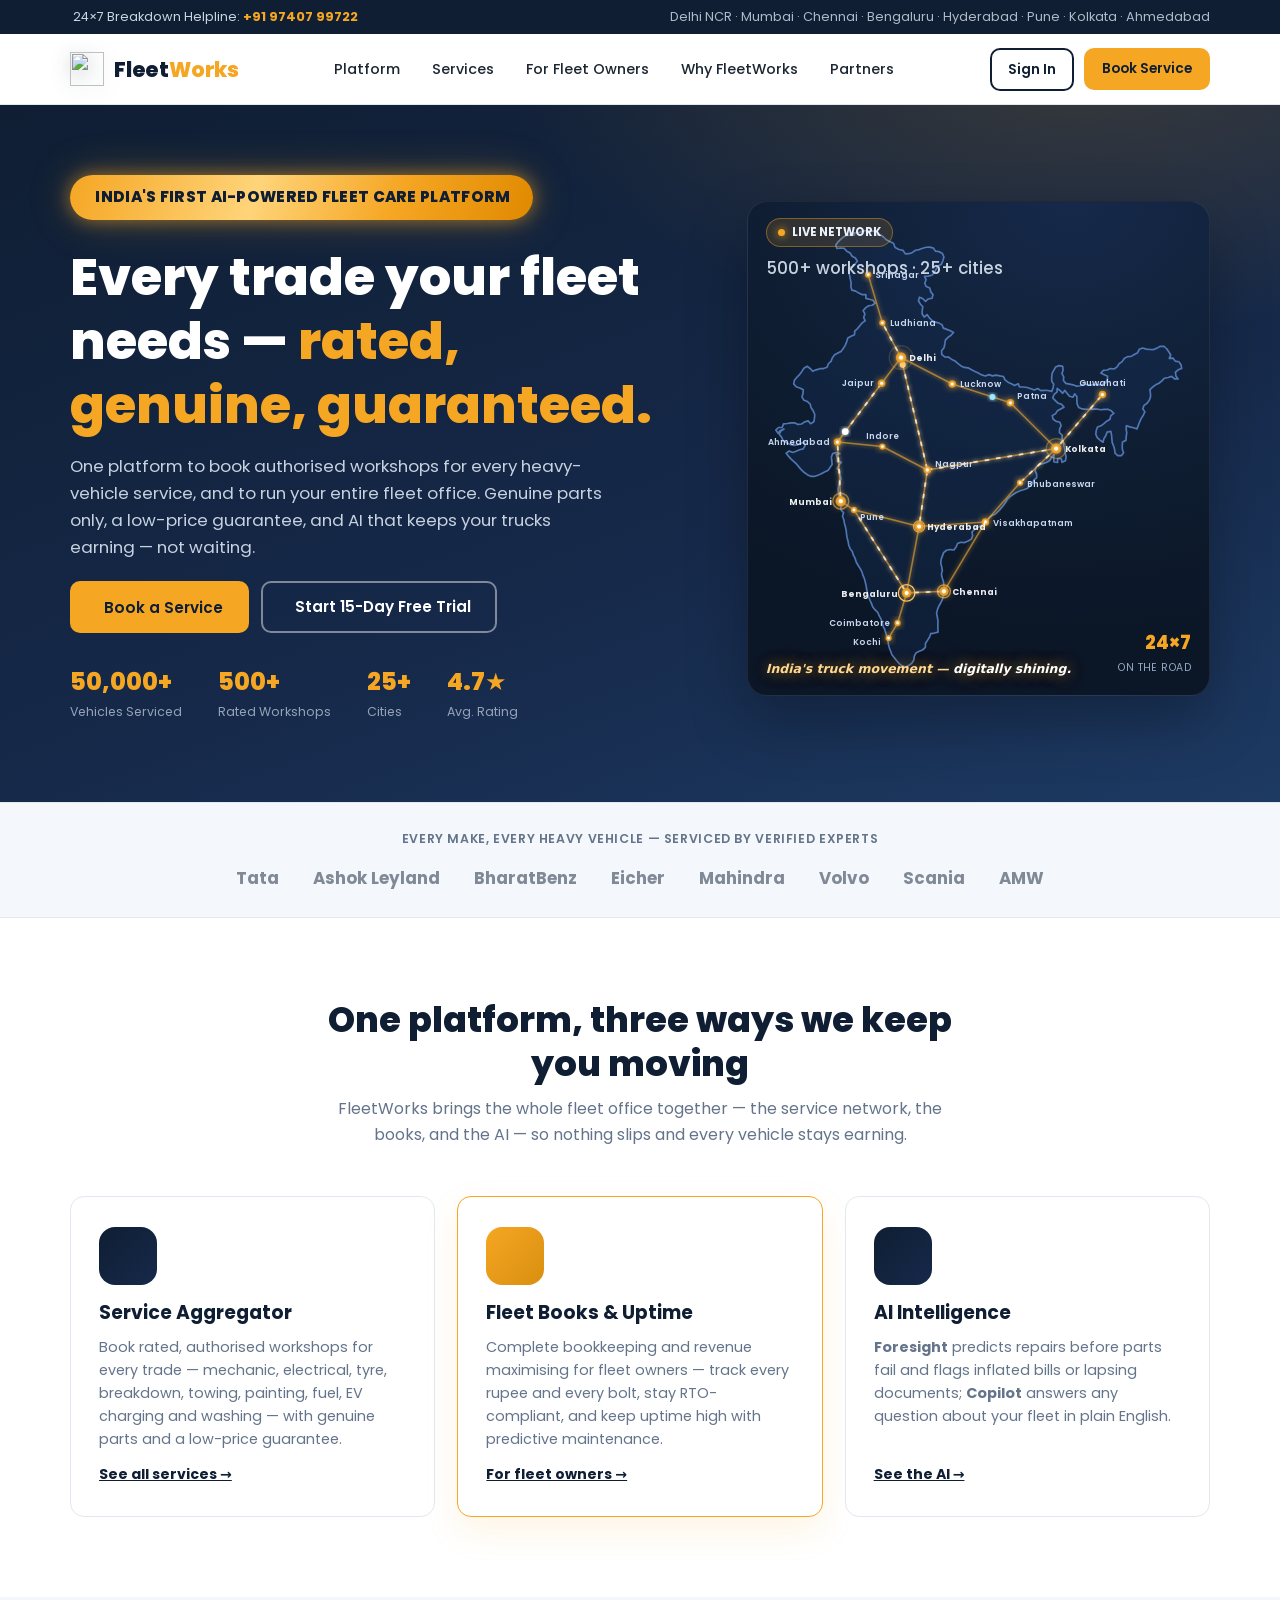
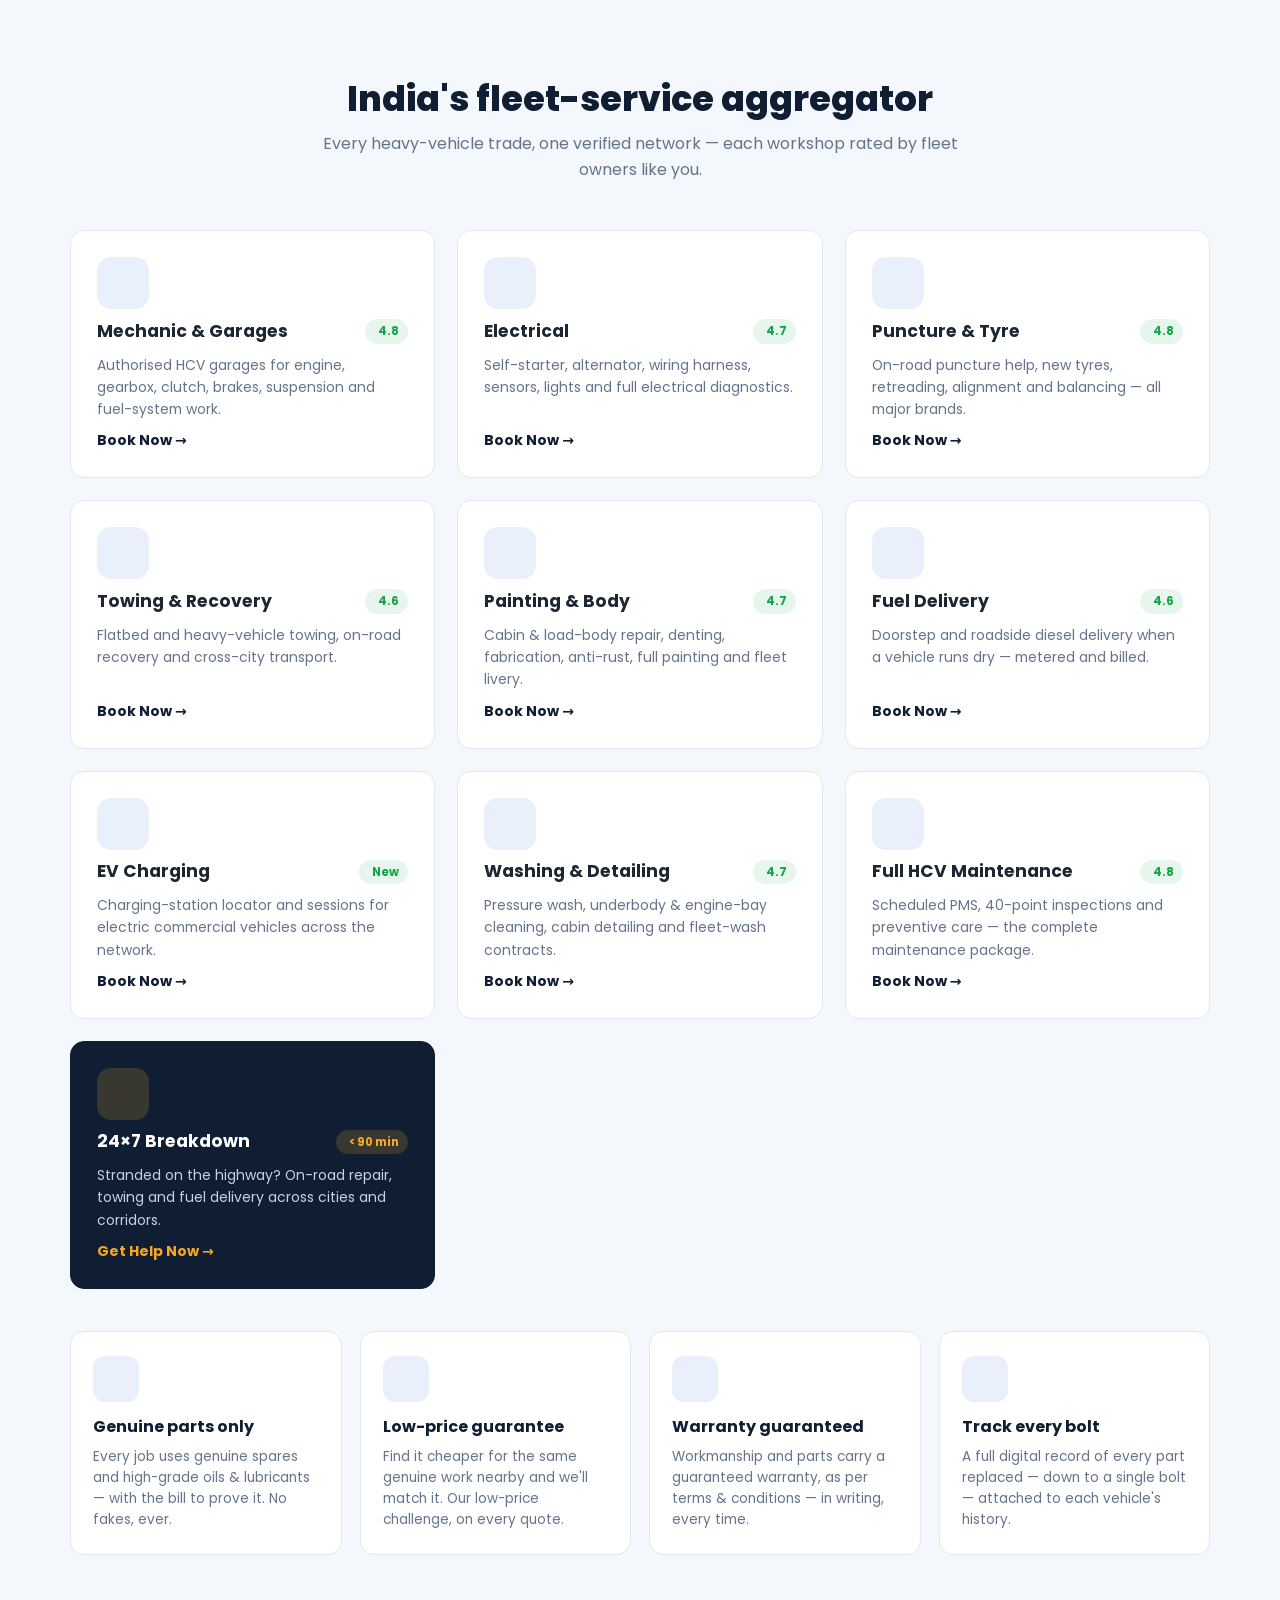
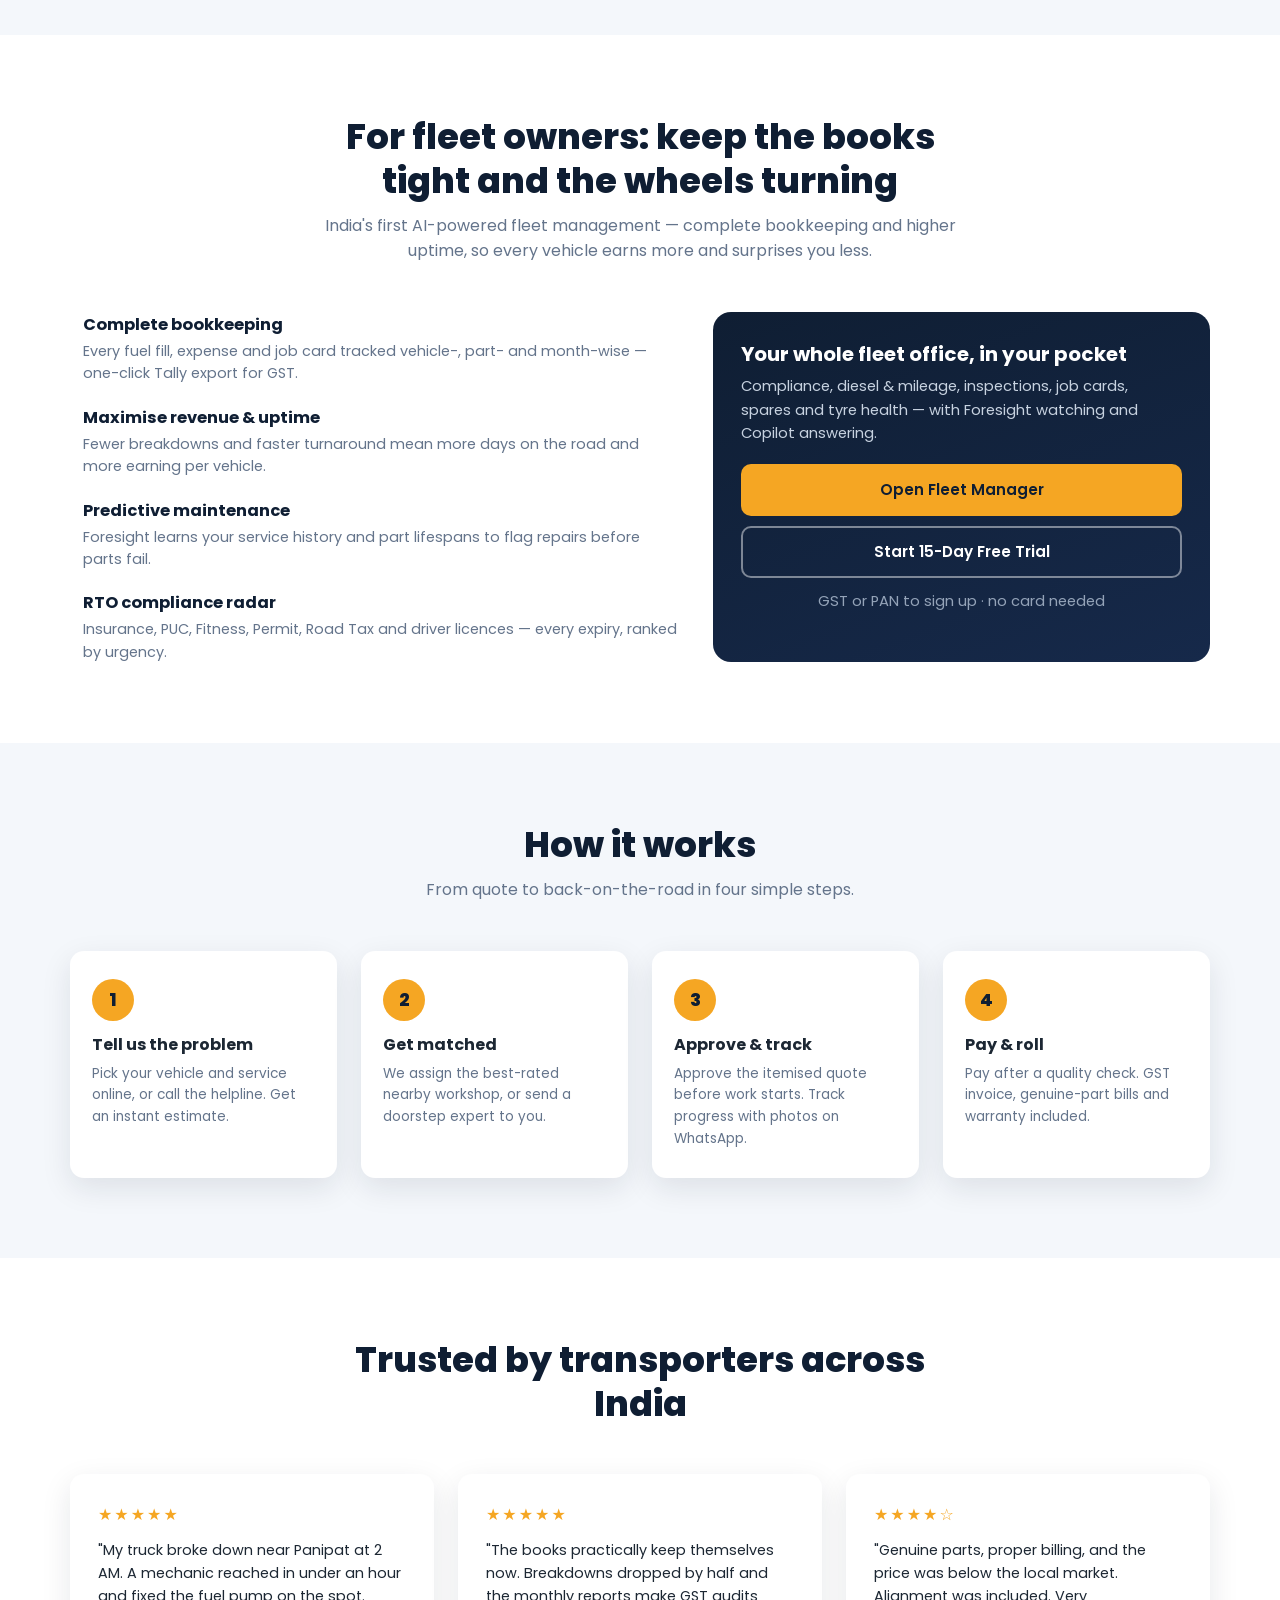
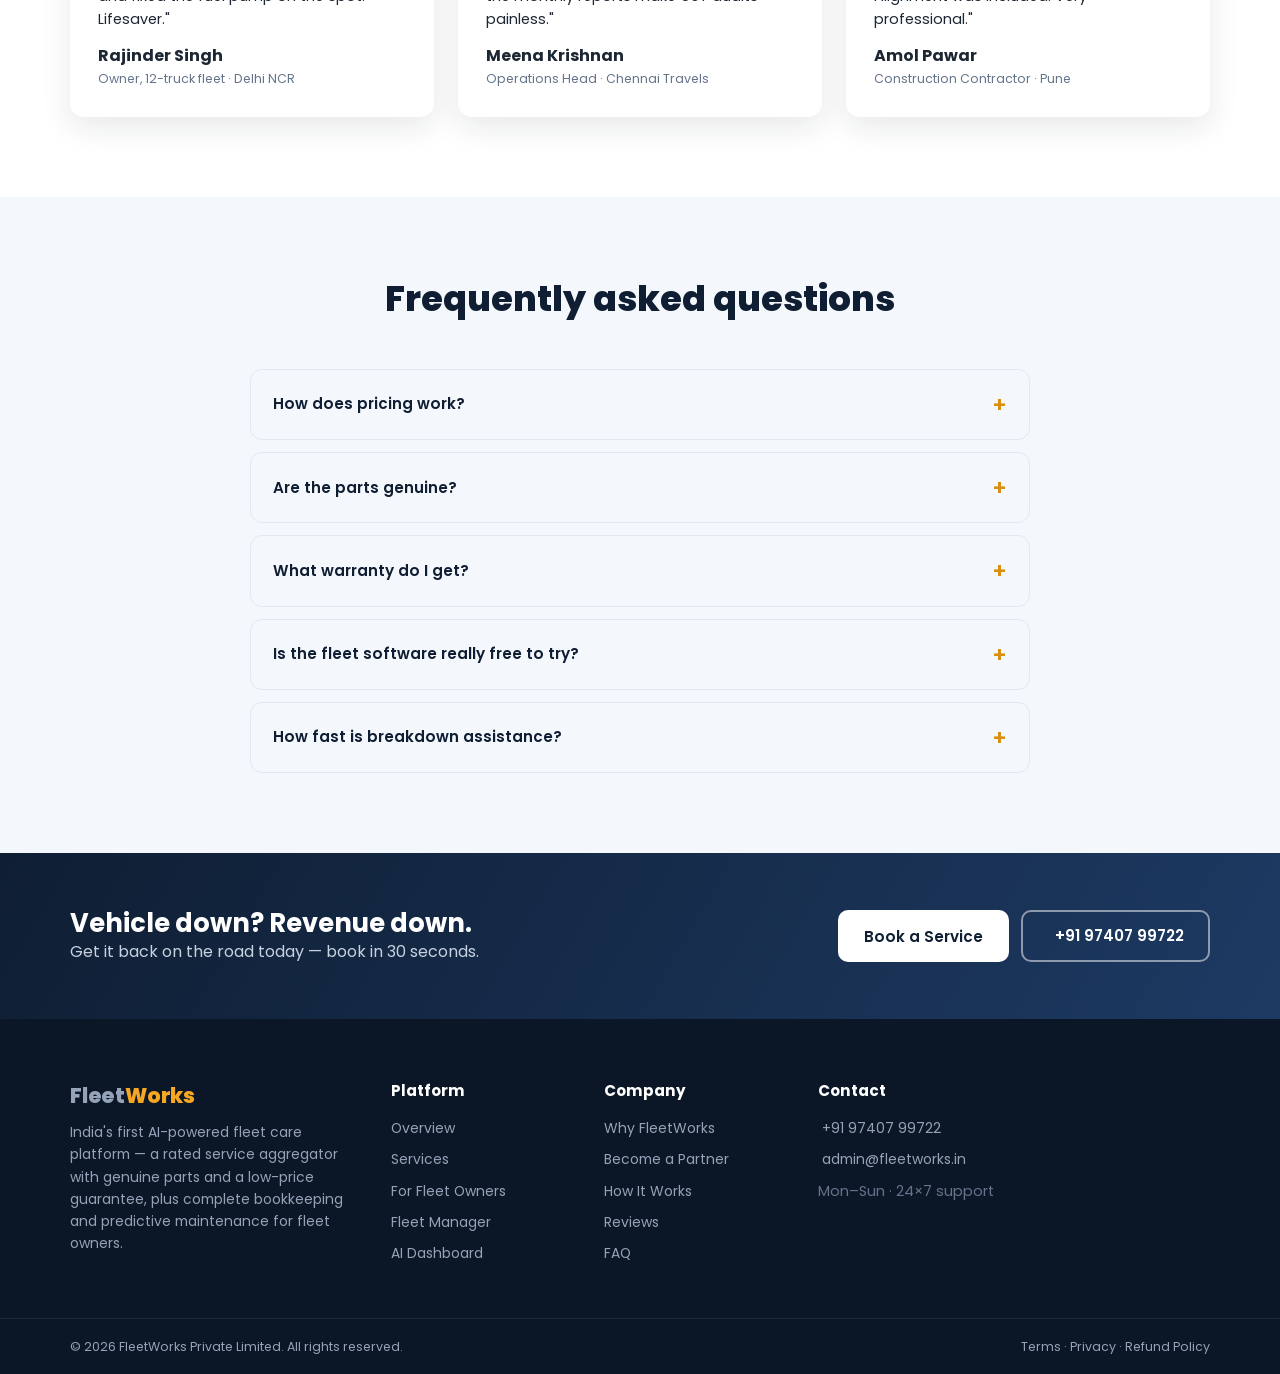
==== commit be705ef2: "Neon 20-city India network map + three-pillar FleetOps/FleetFin/FleetIQ sidebar - Hero map: 20 label" ====
--- a/index.html
+++ b/index.html
@@ -74,7 +74,10 @@
         <svg viewBox="0 0 440 470" role="img" aria-label="FleetWorks live service network across India">
           <defs>
             <filter id="hmGlow" x="-60%" y="-60%" width="220%" height="220%">
-              <feGaussianBlur stdDeviation="3" result="b"/><feMerge><feMergeNode in="b"/><feMergeNode in="SourceGraphic"/></feMerge>
+              <feGaussianBlur stdDeviation="3.5" result="b"/><feMerge><feMergeNode in="b"/><feMergeNode in="SourceGraphic"/></feMerge>
+            </filter>
+            <filter id="hmNeon" x="-30%" y="-30%" width="160%" height="160%">
+              <feGaussianBlur stdDeviation="1.8" result="b"/><feMerge><feMergeNode in="b"/><feMergeNode in="SourceGraphic"/></feMerge>
             </filter>
             <radialGradient id="hmNode" cx="50%" cy="50%" r="50%">
               <stop offset="0" stop-color="#ffd27a"/><stop offset="1" stop-color="#e6920f"/>
@@ -82,34 +85,86 @@
           </defs>
           <!-- India outline (Natural-Earth/datameet composite boundary, simplified) -->
           <path d="M150.1 49.5 L153.6 49.3 L156.9 48.1 L159.8 46 L163.3 45.4 L166.6 44.1 L170 43.2 L173.5 43.1 L176.9 44 L178.9 46.9 L182.4 47.4 L185.5 49.2 L186.9 52.5 L185.9 56 L184.5 59.3 L181.4 61 L179.4 64.1 L177.8 67.3 L175.4 69.9 L171.9 70.7 L168.4 70.9 L169.9 74.2 L168.6 77.5 L170.1 80.7 L173.4 82.1 L174.3 85.5 L176.5 88.4 L175.5 91.8 L172 92.5 L169.3 94.8 L166.8 92.3 L163.6 90.8 L162.6 94.2 L164.4 97.3 L166.8 99.9 L166.2 103.4 L166.1 106.9 L168.2 109.8 L170.8 107.4 L172.8 110.3 L175.3 112.8 L178.4 114.6 L181.9 115.3 L185 117 L186.4 120.3 L189.7 121.5 L193 122.8 L196.1 124.5 L193.7 127.1 L190.8 129.2 L188.3 131.7 L187.8 135.2 L187.1 138.7 L184.7 141.9 L184.8 145.4 L187.7 147.8 L191.2 147.9 L194.1 149.9 L197.4 151.6 L200.1 153.9 L202.9 156.1 L206.2 157.8 L209.9 158.2 L213.3 160.1 L216.5 161.6 L219.7 163.1 L222.8 164.9 L226.5 166 L229.8 164.7 L233.2 165.9 L236.7 165.2 L240.2 165.9 L243.7 166.5 L245.2 169.7 L248 171.9 L251.2 173.4 L254.4 175 L257.7 173.3 L259.2 176.5 L262.8 176.5 L266.4 177 L269.8 178.1 L273.2 179.4 L276.4 177.9 L279.3 179.9 L282.8 179.7 L286.3 179.8 L289.7 180.7 L291 177.4 L291.6 173.9 L289.7 170.9 L289.7 167.3 L290 163.8 L291.6 160.6 L293.4 157.5 L296.7 156.1 L300.2 156.8 L300.6 160.3 L299.5 163.7 L301.2 166.8 L300.9 170.3 L303.2 173 L306.7 173.7 L310.2 174.4 L313.5 175.7 L317 175.3 L320.1 173.5 L323.6 174.3 L327.1 174.7 L330.6 174.1 L334.1 174.5 L337.6 174.2 L340.9 172.7 L342.8 169.7 L343 166.2 L339.8 164.7 L336.6 163.2 L339 160.6 L342.5 160.3 L345.7 158.8 L349.2 159.3 L352.1 157.3 L354 154.3 L356.9 152.3 L358.9 149.3 L362 147.5 L365.5 147.3 L368.5 145.4 L371.7 143.7 L373.2 140.5 L376.5 139.3 L379.9 140.3 L383.4 140.7 L386.9 140.8 L390.2 139.4 L393.3 137.7 L396.8 137.6 L399.4 140 L401.4 142.9 L403.3 145.9 L401.9 149.2 L405.4 148.9 L407.5 151.8 L411 152.4 L413.1 155.3 L413.7 158.8 L410.4 160.1 L407.7 162.4 L408.2 165.9 L410.3 168.8 L406.8 168.7 L404.2 166.3 L400.8 167.4 L397.3 168.1 L394.8 170.6 L392.1 172.9 L388.9 174.4 L386 176.5 L383.4 178.9 L383.9 182.4 L384 185.9 L382.8 189.2 L380.7 192 L377.8 194 L376.6 197.3 L378.6 200.2 L377.1 203.4 L375.2 206.4 L373.7 209.6 L372.3 213.1 L371.1 216.4 L367.7 215.4 L364.3 214.5 L360.9 213.4 L360.8 216.9 L361.3 220.4 L360.8 223.9 L360.5 227.4 L357.3 228.9 L357 232.4 L357.1 235.9 L358.3 239.2 L356.2 242 L352.7 241.9 L350.1 239.5 L349.7 236 L348.7 232.6 L347.4 229.3 L347.1 225.8 L346.8 222.3 L346.1 218.8 L342.6 219.5 L341.4 222.8 L339.5 225.8 L338.6 229.2 L335.8 227.1 L333.1 224.8 L331.8 221.5 L332.2 218 L333.4 214.7 L336.7 213.5 L339.5 211.4 L342.2 209.1 L345.3 207.3 L346.1 203.8 L349 201.7 L346.5 199.2 L343.3 197.7 L339.8 197.8 L336.3 198.2 L332.8 197.5 L329.3 197.6 L325.8 197.8 L322.3 197.9 L318.8 197.4 L315.5 196 L314 192.8 L313.7 189.3 L313.8 185.8 L311.6 183 L310.1 186.2 L306.7 185.3 L304.4 182.6 L302.3 179.7 L300.2 182.5 L297.8 179.9 L294.9 177.9 L294.8 181.4 L292 183.6 L290.7 186.9 L293.2 189.4 L295.7 191.9 L299.1 193 L301.4 195.7 L298.3 197.4 L295.2 199.1 L293.3 202.1 L290.2 203.8 L291.1 207.2 L294 209.3 L297.5 210.1 L298.7 213.4 L297.2 216.6 L297.1 220.1 L299.8 222.4 L299.6 225.9 L300.7 229.3 L301.4 232.8 L302.2 236.3 L302.7 239.8 L303.5 243.3 L302.8 246.8 L299.6 248.3 L298.8 244.8 L295.3 244.9 L295.4 248.4 L291.9 248 L291.6 244.5 L291.9 241 L289.7 243.8 L287.6 246.8 L284.5 248.5 L281.1 249.6 L277.6 250.4 L275 252.9 L273.8 256.2 L275.3 259.4 L275.4 262.9 L272.7 265.2 L271.5 268.5 L268.9 271 L266.2 273.3 L262.9 274.5 L259.5 275.5 L255.9 277.2 L252.8 279.1 L249.9 281.1 L247.3 283.8 L245.4 286.9 L243.3 289.8 L241 292.5 L238.6 295.2 L236 297.6 L232.8 299.1 L230.1 301.4 L228 304.2 L225.7 306.9 L222.6 308.6 L219.4 310.2 L216.4 312.1 L213.7 314.8 L214.3 318.3 L213.1 321.6 L210 323.4 L206.7 324.9 L203.2 324.6 L199.9 325.8 L198.5 329.2 L196.4 332 L192.9 331.5 L189.4 332.2 L186.6 334.5 L185.4 337.8 L184.2 341.1 L183.9 344.7 L184.8 348.1 L185.4 351.6 L184.5 355 L185.2 358.5 L186.4 361.8 L186.8 365.3 L187.6 368.8 L186.8 372.3 L186.1 375.8 L185.4 379.3 L183.8 382.5 L182 385.6 L180.7 388.9 L179.9 392.4 L180.6 395.9 L181.2 399.4 L181.1 403 L181.1 406.6 L181.3 410.3 L177.8 411.2 L174.3 411.8 L173.1 415.2 L171.2 418.2 L169.3 421.2 L169.2 424.8 L166.6 427.3 L163.3 428.5 L160.2 430.2 L158.6 433.4 L158.2 436.9 L156.3 439.9 L153.5 442 L150.4 443.7 L147 442.5 L144.2 440.3 L141.8 437.6 L139.6 434.7 L137.3 431.9 L136.1 428.6 L134.8 425.3 L133.9 421.8 L133.5 418.2 L132.5 414.8 L131.5 411.4 L130.5 408 L128.9 404.8 L128.1 401.3 L126.9 398 L125.2 394.9 L123.8 391.6 L121.3 389.1 L119 386.4 L117.8 383.1 L116.3 379.9 L115 376.6 L114 373.2 L113.2 369.7 L112.7 366.2 L111.9 362.7 L111 359.3 L109.6 356 L108.6 352.6 L106.9 349.5 L105 346.5 L103.2 343.4 L102.2 340 L100.5 336.9 L99.5 333.5 L97.4 330.7 L96.1 327.4 L95.5 323.9 L94.6 320.5 L94 317 L93.7 313.5 L93 310 L92 306.6 L91.4 303.1 L90.1 299.8 L91.2 296.4 L88.8 293.8 L88.3 290.3 L89.8 287.1 L87.7 284.3 L87 280.8 L86.3 277.3 L85.9 273.8 L86.6 270.3 L87.7 266.9 L88.7 263.5 L87.7 260.1 L87.6 256.6 L85.1 254.1 L86.8 251 L88.9 248.2 L85.4 248 L85.3 244.4 L84.2 241 L87.6 240 L84.2 239 L80.8 240 L79.6 243.3 L79.9 246.8 L80.3 250.3 L78.3 253.3 L76.2 256.1 L73 257.6 L69.9 259.3 L66.6 260.6 L63.3 261.8 L59.8 261.7 L56.6 260.1 L53.7 258.1 L51 255.6 L48.7 252.9 L46.4 250.1 L43.5 247.5 L40.9 245.1 L38.5 242.4 L36.4 239.6 L39.3 237.5 L42.6 238.9 L45.9 237.7 L49.2 236.3 L52.7 235.5 L54.5 232.4 L53.4 229 L50.2 230.5 L46.9 231.7 L43.4 232.1 L40 231.2 L36.8 229.7 L33.5 227.6 L32 224.3 L29.7 221.6 L31.4 218.5 L34.3 216.5 L31 217.9 L28.6 220.5 L26.5 217.6 L29 215.1 L32.6 215.1 L33.9 211.7 L37.4 211.3 L40.9 210.7 L44.4 210.6 L47.6 212.2 L51.1 211.8 L54 209.8 L57.4 208.8 L59.7 211.5 L62.8 209.7 L63.4 206.2 L63.7 202.7 L62.2 199.2 L60.2 196.2 L59.3 192.8 L56.7 190.4 L53.4 189.1 L51.5 186.1 L52.5 182.5 L52.7 179 L49.4 177.5 L45.9 176.2 L43.6 173.5 L44.3 170 L46.6 167.2 L49.2 164.6 L51.4 161.6 L53.3 158.6 L56.4 156.7 L59.3 158.8 L61.7 161.4 L65 160.1 L68.5 159 L72 158.9 L75.4 157.7 L76.7 154.3 L79.3 151.8 L80.5 148.5 L82.6 145.7 L85.7 144 L88.9 142.5 L91 139.6 L92.8 136.5 L94.2 133.2 L95.2 129.7 L98.3 128 L101.6 126.7 L101.8 123.2 L104.4 120.8 L106.6 118 L108.9 115.3 L111.8 113.3 L110.3 110.1 L111.5 106.8 L109.8 103.7 L112.1 101 L115 99 L118.5 98.5 L121.4 96.5 L119.2 93.7 L115.8 92.8 L112.4 91.9 L112.5 88.3 L109 88.4 L105.7 86.9 L102.7 85 L99.1 84.1 L98.1 80.7 L98.4 77.2 L97.6 73.7 L96.9 70 L96.1 66.5 L96.1 62.8 L99.4 61.5 L102 59.1 L104.4 56.5 L102.4 53.5 L99.3 51.7 L97.4 48.7 L94.2 47 L91.9 44.3 L88.4 43.9 L84.9 44.4 L83.7 41 L85.9 38.1 L88.4 35.6 L91.1 33.3 L94.4 31.5 L98.1 31.9 L101.6 31.5 L98.9 29.2 L102.7 29.6 L106.3 29 L110 27.6 L113.7 27.2 L117.3 27.4 L120.8 28 L122.6 31.3 L126.2 31.3 L129.2 33.4 L131.9 36 L135.1 37.6 L138.8 39.4 L140.3 43.4 L144.1 45.3 L147.8 46.1 L150.1 49.5 Z"
-                fill="#16305a" fill-opacity="0.30" stroke="#4a72b0" stroke-opacity="0.65" stroke-width="1.6" stroke-linejoin="round"/>
-          <!-- interlinks -->
-          <g fill="none" stroke="#f5a623" stroke-width="1.5" stroke-opacity="0.5" stroke-linecap="round">
-            <path d="M114 69.7 L146 148.4"/><path d="M146 148.4 L294 235.2"/><path d="M146 148.4 L88.5 285.4"/>
-            <path d="M88.5 285.4 L186.6 371.7"/><path d="M186.6 371.7 L150.4 443.4"/><path d="M186.6 371.7 L294 235.2"/>
-            <path d="M146 148.4 L186.6 371.7"/><path d="M88.5 285.4 L150.4 443.4"/>
-            <g stroke-dasharray="3 7">
-              <path d="M114 69.7 L146 148.4"><animate attributeName="stroke-dashoffset" from="20" to="0" dur="1.1s" repeatCount="indefinite"/></path>
-              <path d="M146 148.4 L88.5 285.4"><animate attributeName="stroke-dashoffset" from="30" to="0" dur="1.5s" repeatCount="indefinite"/></path>
-              <path d="M186.6 371.7 L294 235.2"><animate attributeName="stroke-dashoffset" from="30" to="0" dur="1.6s" repeatCount="indefinite"/></path>
-              <path d="M88.5 285.4 L186.6 371.7"><animate attributeName="stroke-dashoffset" from="20" to="0" dur="1.2s" repeatCount="indefinite"/></path>
+                fill="#16305a" fill-opacity="0.34" stroke="#5b87c9" stroke-opacity="0.85" stroke-width="1.6" stroke-linejoin="round"/>
+          <!-- highway corridors (Golden Quadrilateral + NS-EW spine + feeders) -->
+          <g fill="none" stroke="#ffb437" stroke-width="1.5" stroke-opacity="0.55" stroke-linecap="round" filter="url(#hmNeon)">
+            <path d="M114.6 69.3 L128.2 115.3"/><path d="M128.2 115.3 L146 148.4"/>
+            <path d="M146 148.4 L127.5 172.9"/><path d="M127.5 172.9 L85.3 229"/>
+            <path d="M85.3 229 L128.2 233.3"/><path d="M85.3 229 L88.5 285.4"/>
+            <path d="M88.5 285.4 L101.1 293.7"/><path d="M101.1 293.7 L163.2 309.6"/>
+            <path d="M101.1 293.7 L151.3 372.9"/><path d="M151.3 372.9 L186.9 371.4"/>
+            <path d="M151.3 372.9 L142.7 401.6"/><path d="M142.7 401.6 L134.1 416"/>
+            <path d="M186.9 371.4 L226.5 305.2"/><path d="M226.5 305.2 L259.5 267.8"/>
+            <path d="M259.5 267.8 L294 235.2"/><path d="M294 235.2 L338.1 183.7"/>
+            <path d="M294 235.2 L250.3 191.6"/><path d="M250.3 191.6 L194.8 173.6"/>
+            <path d="M194.8 173.6 L146 148.4"/><path d="M146 148.4 L171.1 255.6"/>
+            <path d="M128.2 233.3 L171.1 255.6"/><path d="M171.1 255.6 L163.2 309.6"/>
+            <path d="M171.1 255.6 L294 235.2"/><path d="M163.2 309.6 L226.5 305.2"/>
+            <path d="M163.2 309.6 L151.3 372.9"/>
+            <!-- live freight pulses -->
+            <g stroke="#ffe9c0" stroke-width="1.7" stroke-opacity="0.9" stroke-dasharray="3 8">
+              <path d="M128.2 115.3 L146 148.4"><animate attributeName="stroke-dashoffset" from="22" to="0" dur="1.2s" repeatCount="indefinite"/></path>
+              <path d="M127.5 172.9 L85.3 229"><animate attributeName="stroke-dashoffset" from="33" to="0" dur="1.5s" repeatCount="indefinite"/></path>
+              <path d="M85.3 229 L88.5 285.4"><animate attributeName="stroke-dashoffset" from="33" to="0" dur="1.4s" repeatCount="indefinite"/></path>
+              <path d="M101.1 293.7 L151.3 372.9"><animate attributeName="stroke-dashoffset" from="33" to="0" dur="1.6s" repeatCount="indefinite"/></path>
+              <path d="M259.5 267.8 L294 235.2"><animate attributeName="stroke-dashoffset" from="22" to="0" dur="1.3s" repeatCount="indefinite"/></path>
+              <path d="M294 235.2 L338.1 183.7"><animate attributeName="stroke-dashoffset" from="33" to="0" dur="1.7s" repeatCount="indefinite"/></path>
+              <path d="M146 148.4 L171.1 255.6"><animate attributeName="stroke-dashoffset" from="44" to="0" dur="1.8s" repeatCount="indefinite"/></path>
+              <path d="M171.1 255.6 L163.2 309.6"><animate attributeName="stroke-dashoffset" from="22" to="0" dur="1.3s" repeatCount="indefinite"/></path>
+              <path d="M171.1 255.6 L294 235.2"><animate attributeName="stroke-dashoffset" from="44" to="0" dur="2s" repeatCount="indefinite"/></path>
+              <path d="M151.3 372.9 L186.9 371.4"><animate attributeName="stroke-dashoffset" from="22" to="0" dur="1.1s" repeatCount="indefinite"/></path>
             </g>
           </g>
-          <!-- travelling shipment -->
-          <circle r="3.5" fill="#ffffff">
-            <animateMotion dur="4s" repeatCount="indefinite" path="M114 69.7 L146 148.4 L88.5 285.4 L150.4 443.4 L186.6 371.7 L294 235.2"/>
-            <animate attributeName="opacity" values="0;1;1;0" keyTimes="0;0.08;0.92;1" dur="4s" repeatCount="indefinite"/>
+          <!-- travelling shipments -->
+          <circle r="3.2" fill="#ffffff" filter="url(#hmNeon)">
+            <animateMotion dur="7s" repeatCount="indefinite" path="M146 148.4 L127.5 172.9 L85.3 229 L88.5 285.4 L101.1 293.7 L151.3 372.9 L186.9 371.4"/>
+            <animate attributeName="opacity" values="0;1;1;0" keyTimes="0;0.06;0.94;1" dur="7s" repeatCount="indefinite"/>
           </circle>
-          <!-- city nodes -->
-          <g>
-            <g transform="translate(114 69.7)"><circle r="5" fill="url(#hmNode)" filter="url(#hmGlow)"/><circle r="2" fill="#fff"/></g>
-            <g transform="translate(146 148.4)"><circle r="5.5" fill="url(#hmNode)" filter="url(#hmGlow)"/><circle r="2.2" fill="#fff"/></g>
-            <g transform="translate(88.5 285.4)"><circle r="5.5" fill="url(#hmNode)" filter="url(#hmGlow)"/><circle r="2.2" fill="#fff"/></g>
-            <g transform="translate(294 235.2)"><circle r="5" fill="url(#hmNode)" filter="url(#hmGlow)"/><circle r="2" fill="#fff"/></g>
-            <g transform="translate(186.6 371.7)"><circle r="5" fill="url(#hmNode)" filter="url(#hmGlow)"/><circle r="2" fill="#fff"/></g>
-            <g transform="translate(150.4 443.4)"><circle r="4.5" fill="url(#hmNode)" filter="url(#hmGlow)"/><circle r="1.8" fill="#fff"/></g>
+          <circle r="2.8" fill="#9be8ff" filter="url(#hmNeon)">
+            <animateMotion dur="4.5s" repeatCount="indefinite" path="M294 235.2 L250.3 191.6 L194.8 173.6 L146 148.4"/>
+            <animate attributeName="opacity" values="0;1;1;0" keyTimes="0;0.08;0.92;1" dur="4.5s" repeatCount="indefinite"/>
+          </circle>
+          <circle r="2.8" fill="#ffd27a" filter="url(#hmNeon)">
+            <animateMotion dur="8s" repeatCount="indefinite" path="M114.6 69.3 L128.2 115.3 L146 148.4 L171.1 255.6 L163.2 309.6 L151.3 372.9 L142.7 401.6 L134.1 416"/>
+            <animate attributeName="opacity" values="0;1;1;0" keyTimes="0;0.05;0.95;1" dur="8s" repeatCount="indefinite"/>
+          </circle>
+          <!-- city nodes + labels -->
+          <g font-size="8.2" font-weight="600" fill="#d9e7ff" fill-opacity="0.92" style="font-family:inherit">
+            <g transform="translate(114.6 69.3)"><circle r="3" fill="url(#hmNode)" filter="url(#hmGlow)"/><circle r="1.3" fill="#fff"/><text x="7" y="3">Srinagar</text></g>
+            <g transform="translate(128.2 115.3)"><circle r="3" fill="url(#hmNode)" filter="url(#hmGlow)"/><circle r="1.3" fill="#fff"/><text x="7" y="3">Ludhiana</text></g>
+            <g transform="translate(146 148.4)">
+              <circle r="5" fill="none" stroke="#ffc55c" stroke-width="1.3"><animate attributeName="r" values="5;13" dur="2.6s" repeatCount="indefinite"/><animate attributeName="opacity" values="0.8;0" dur="2.6s" repeatCount="indefinite"/></circle>
+              <circle r="5" fill="url(#hmNode)" filter="url(#hmGlow)"/><circle r="2" fill="#fff"/><text x="8" y="3.5" font-weight="700" fill="#ffffff">Delhi</text></g>
+            <g transform="translate(127.5 172.9)"><circle r="3.6" fill="url(#hmNode)" filter="url(#hmGlow)"/><circle r="1.5" fill="#fff"/><text x="-7" y="3" text-anchor="end">Jaipur</text></g>
+            <g transform="translate(194.8 173.6)"><circle r="3.6" fill="url(#hmNode)" filter="url(#hmGlow)"/><circle r="1.5" fill="#fff"/><text x="7" y="3">Lucknow</text></g>
+            <g transform="translate(250.3 191.6)"><circle r="3.6" fill="url(#hmNode)" filter="url(#hmGlow)"/><circle r="1.5" fill="#fff"/><text x="6" y="-4">Patna</text></g>
+            <g transform="translate(338.1 183.7)"><circle r="3.6" fill="url(#hmNode)" filter="url(#hmGlow)"/><circle r="1.5" fill="#fff"/><text y="-8" text-anchor="middle">Guwahati</text></g>
+            <g transform="translate(294 235.2)">
+              <circle r="5" fill="none" stroke="#ffc55c" stroke-width="1.3"><animate attributeName="r" values="5;13" dur="2.6s" begin="0.6s" repeatCount="indefinite"/><animate attributeName="opacity" values="0.8;0" dur="2.6s" begin="0.6s" repeatCount="indefinite"/></circle>
+              <circle r="5" fill="url(#hmNode)" filter="url(#hmGlow)"/><circle r="2" fill="#fff"/><text x="8" y="3.5" font-weight="700" fill="#ffffff">Kolkata</text></g>
+            <g transform="translate(259.5 267.8)"><circle r="3" fill="url(#hmNode)" filter="url(#hmGlow)"/><circle r="1.3" fill="#fff"/><text x="7" y="4">Bhubaneswar</text></g>
+            <g transform="translate(226.5 305.2)"><circle r="3.6" fill="url(#hmNode)" filter="url(#hmGlow)"/><circle r="1.5" fill="#fff"/><text x="7" y="4">Visakhapatnam</text></g>
+            <g transform="translate(171.1 255.6)"><circle r="3.6" fill="url(#hmNode)" filter="url(#hmGlow)"/><circle r="1.5" fill="#fff"/><text x="7" y="-3">Nagpur</text></g>
+            <g transform="translate(128.2 233.3)"><circle r="3" fill="url(#hmNode)" filter="url(#hmGlow)"/><circle r="1.3" fill="#fff"/><text y="-7" text-anchor="middle">Indore</text></g>
+            <g transform="translate(85.3 229)"><circle r="3.6" fill="url(#hmNode)" filter="url(#hmGlow)"/><circle r="1.5" fill="#fff"/><text x="-7" y="3" text-anchor="end">Ahmedabad</text></g>
+            <g transform="translate(88.5 285.4)">
+              <circle r="5" fill="none" stroke="#ffc55c" stroke-width="1.3"><animate attributeName="r" values="5;13" dur="2.6s" begin="1.2s" repeatCount="indefinite"/><animate attributeName="opacity" values="0.8;0" dur="2.6s" begin="1.2s" repeatCount="indefinite"/></circle>
+              <circle r="5" fill="url(#hmNode)" filter="url(#hmGlow)"/><circle r="2" fill="#fff"/><text x="-8" y="3.5" text-anchor="end" font-weight="700" fill="#ffffff">Mumbai</text></g>
+            <g transform="translate(101.1 293.7)"><circle r="3" fill="url(#hmNode)" filter="url(#hmGlow)"/><circle r="1.3" fill="#fff"/><text x="6" y="10">Pune</text></g>
+            <g transform="translate(163.2 309.6)">
+              <circle r="4.6" fill="none" stroke="#ffc55c" stroke-width="1.3"><animate attributeName="r" values="4.6;12" dur="2.6s" begin="1.8s" repeatCount="indefinite"/><animate attributeName="opacity" values="0.8;0" dur="2.6s" begin="1.8s" repeatCount="indefinite"/></circle>
+              <circle r="4.6" fill="url(#hmNode)" filter="url(#hmGlow)"/><circle r="1.9" fill="#fff"/><text x="8" y="3.5" font-weight="700" fill="#ffffff">Hyderabad</text></g>
+            <g transform="translate(151.3 372.9)">
+              <circle r="4.6" fill="none" stroke="#ffc55c" stroke-width="1.3"><animate attributeName="r" values="4.6;12" dur="2.6s" begin="0.9s" repeatCount="indefinite"/><animate attributeName="opacity" values="0.8;0" dur="2.6s" begin="0.9s" repeatCount="indefinite"/></circle>
+              <circle r="4.6" fill="url(#hmNode)" filter="url(#hmGlow)"/><circle r="1.9" fill="#fff"/><text x="-8" y="3.5" text-anchor="end" font-weight="700" fill="#ffffff">Bengaluru</text></g>
+            <g transform="translate(186.9 371.4)">
+              <circle r="4.6" fill="none" stroke="#ffc55c" stroke-width="1.3"><animate attributeName="r" values="4.6;12" dur="2.6s" begin="1.5s" repeatCount="indefinite"/><animate attributeName="opacity" values="0.8;0" dur="2.6s" begin="1.5s" repeatCount="indefinite"/></circle>
+              <circle r="4.6" fill="url(#hmNode)" filter="url(#hmGlow)"/><circle r="1.9" fill="#fff"/><text x="8" y="3.5" font-weight="700" fill="#ffffff">Chennai</text></g>
+            <g transform="translate(142.7 401.6)"><circle r="3" fill="url(#hmNode)" filter="url(#hmGlow)"/><circle r="1.3" fill="#fff"/><text x="-7" y="3" text-anchor="end">Coimbatore</text></g>
+            <g transform="translate(134.1 416)"><circle r="3" fill="url(#hmNode)" filter="url(#hmGlow)"/><circle r="1.3" fill="#fff"/><text x="-7" y="7" text-anchor="end">Kochi</text></g>
           </g>
         </svg>
+        <div class="hm-quote">India's truck movement — <em>digitally shining.</em></div>
       </div>
     </div>
   </section>
--- a/css/style.css
+++ b/css/style.css
@@ -301,6 +301,12 @@
 .hm-stat { position: absolute; right: 18px; bottom: 16px; z-index: 2; text-align: right; }
 .hm-stat b { display: block; color: var(--amber); font-weight: 800; font-size: 1.15rem; line-height: 1.1; }
 .hm-stat span { color: #93a7c4; font-size: 0.66rem; letter-spacing: 0.04em; }
+.hm-quote {
+  position: absolute; left: 18px; bottom: 16px; z-index: 2;
+  font-size: 0.78rem; font-weight: 600; font-style: italic; color: #ffd88f;
+  text-shadow: 0 0 14px rgba(245, 166, 35, 0.65), 0 0 30px rgba(245, 166, 35, 0.3);
+}
+.hm-quote em { color: #fff; font-weight: 700; }
 @keyframes hmBlink { 0%, 100% { opacity: 1; } 50% { opacity: 0.3; } }
 @media (prefers-reduced-motion: reduce) { .hm-live .dot { animation: none; } }
 
@@ -1102,3 +1108,16 @@
   justify-content: center; flex: none;
 }
 
+
+/* ---------- Sidebar product pillars (FleetOps / FleetFin / FleetIQ) ---------- */
+.side-pillar {
+  display: flex; align-items: center; gap: 8px;
+  padding: 16px 14px 6px; margin-top: 4px;
+  font-size: 0.66rem; font-weight: 800; letter-spacing: 0.1em; text-transform: uppercase;
+  color: #8fa3c0; user-select: none;
+}
+.side-pillar .pp { width: 8px; height: 8px; border-radius: 3px; flex: none; }
+.side-pillar.ops .pp { background: #f5a623; box-shadow: 0 0 8px rgba(245, 166, 35, 0.7); }
+.side-pillar.fin .pp { background: #1baf7a; box-shadow: 0 0 8px rgba(27, 175, 122, 0.7); }
+.side-pillar.iq  .pp { background: #6ea8ff; box-shadow: 0 0 8px rgba(110, 168, 255, 0.7); }
+.side-pillar em { font-style: normal; color: #c8d6ea; }
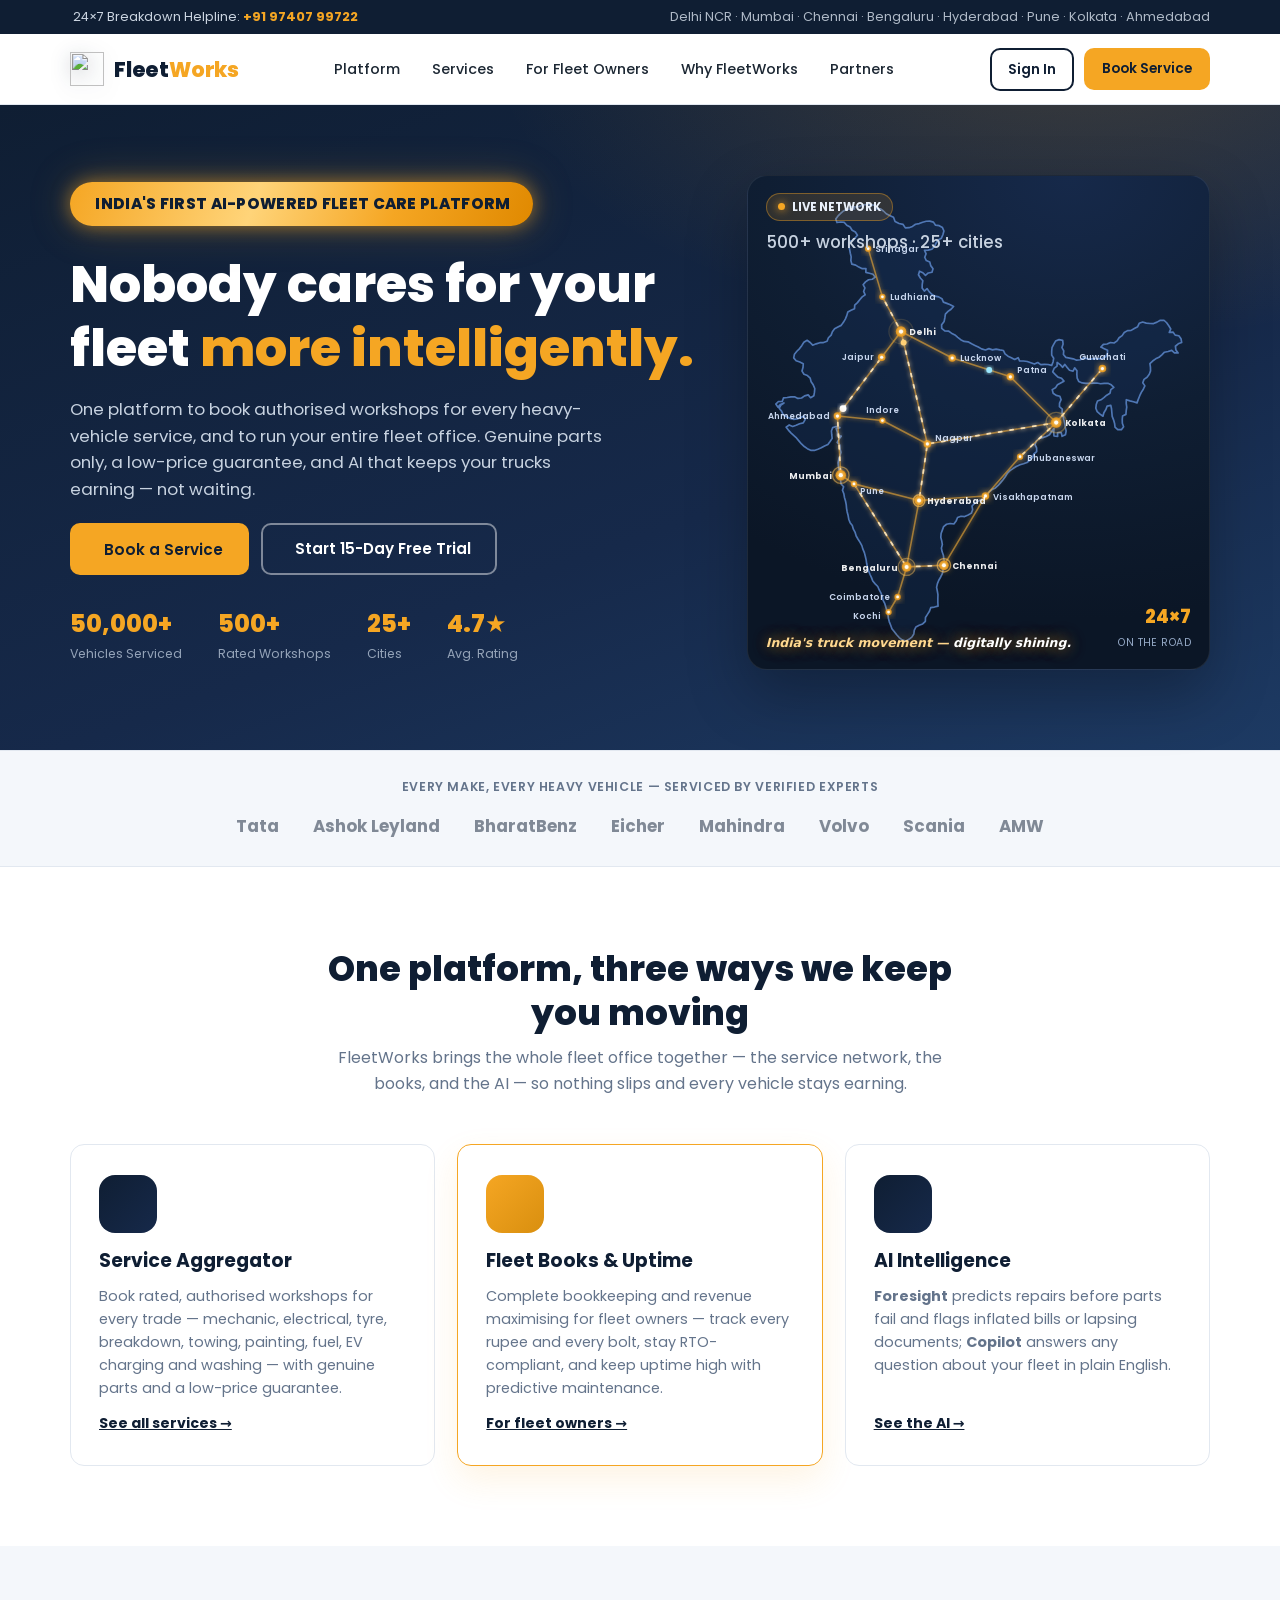
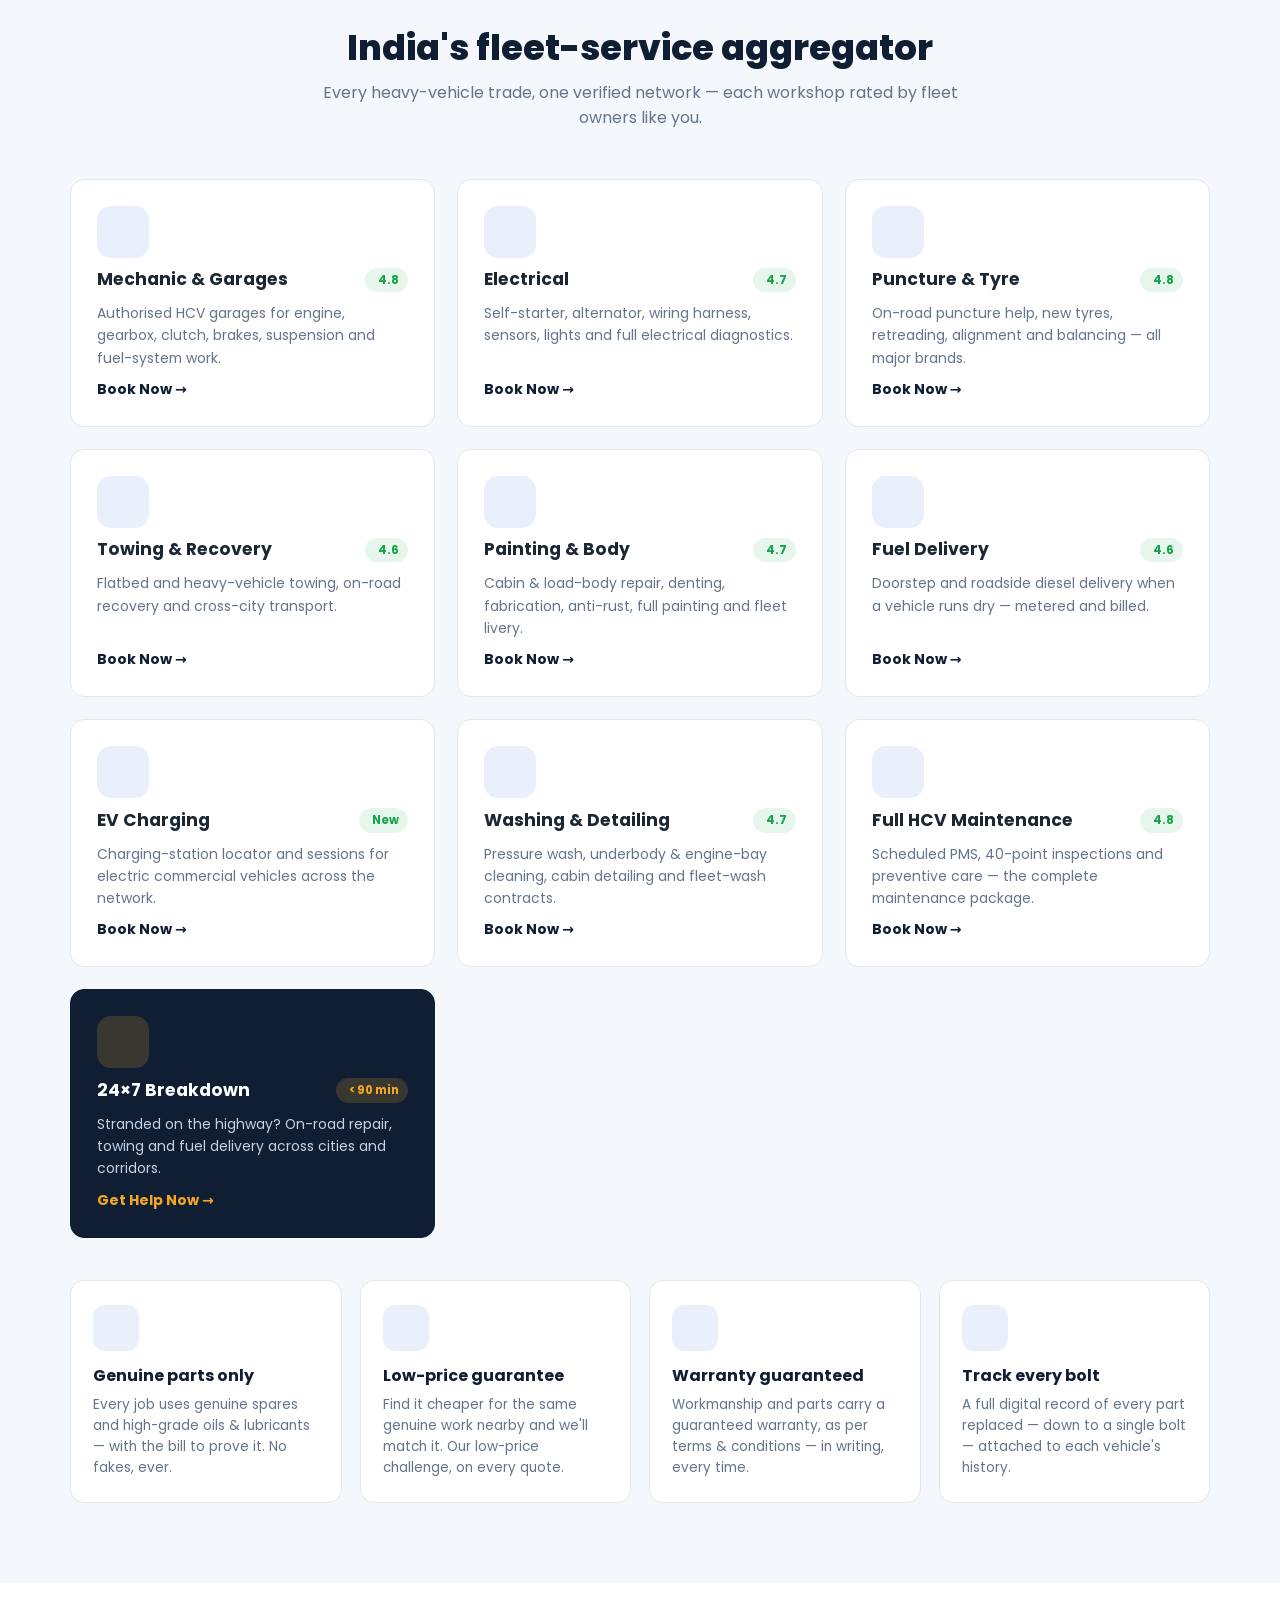
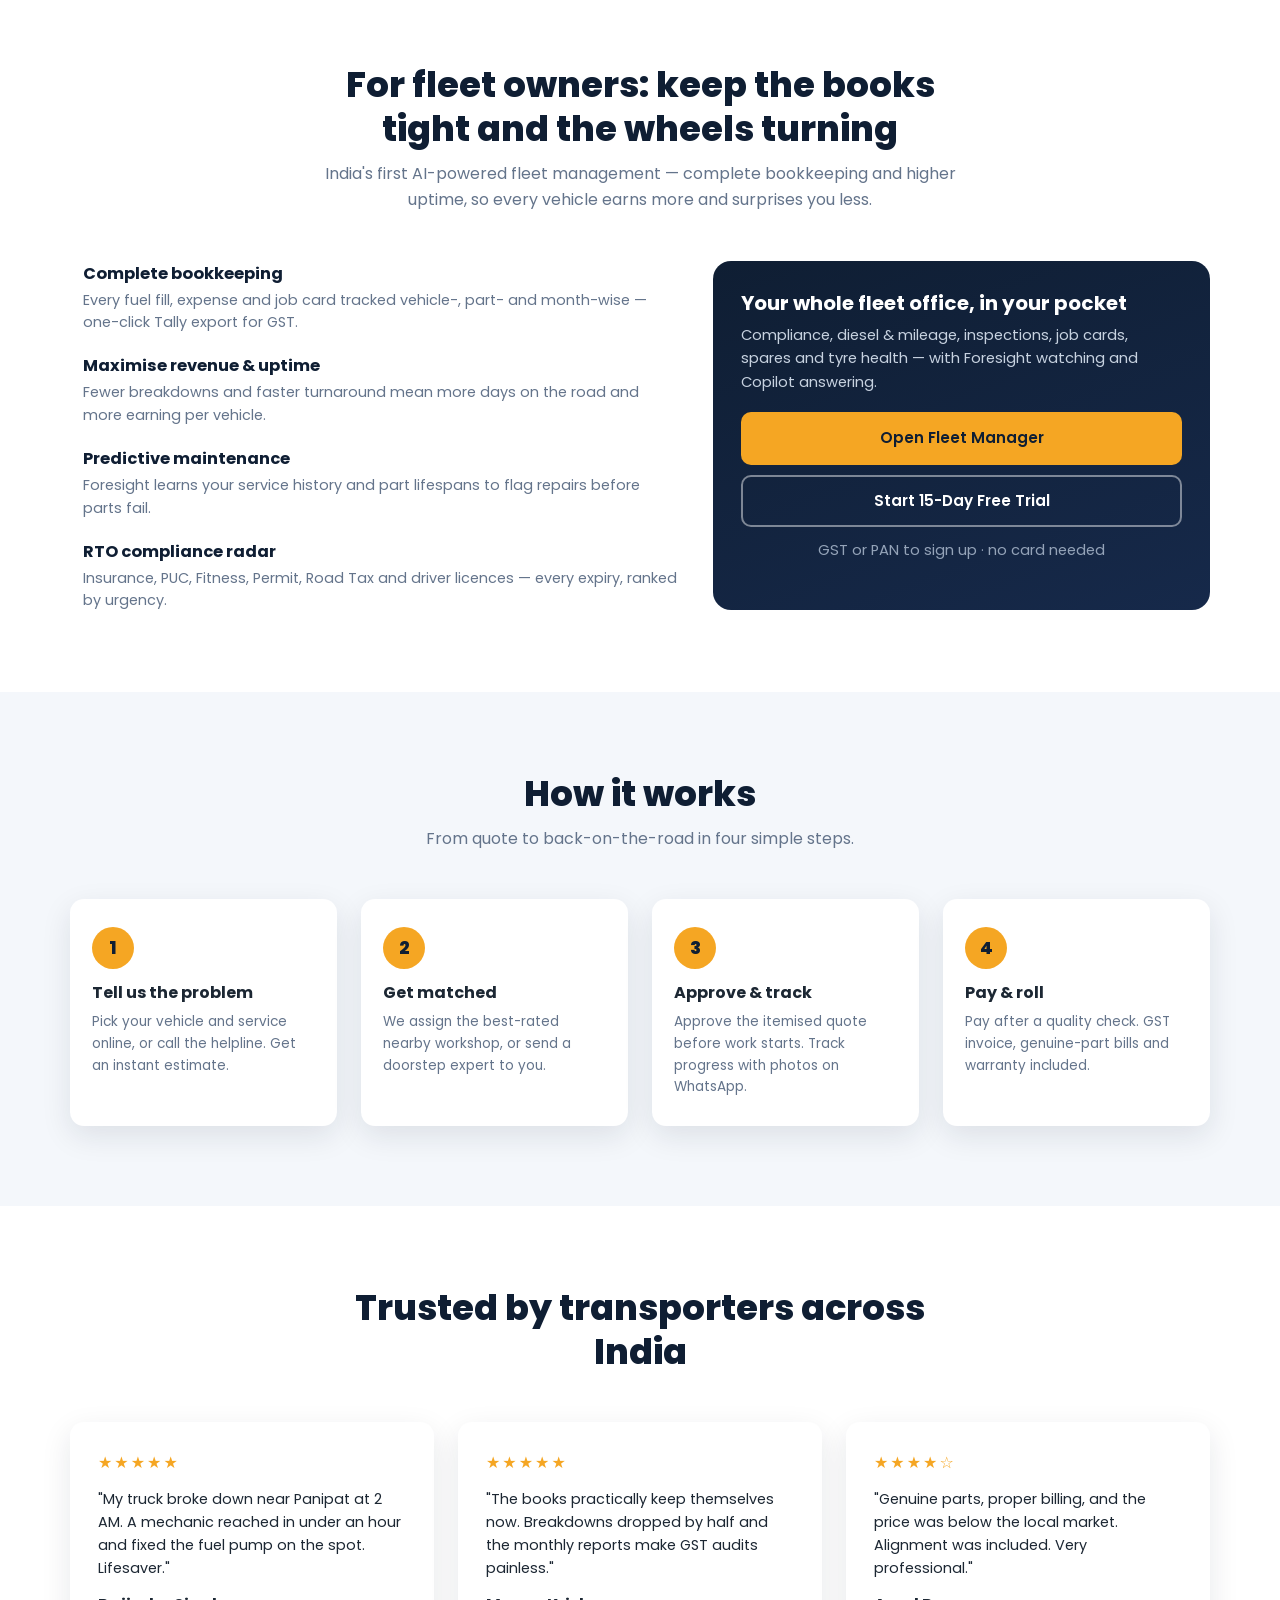
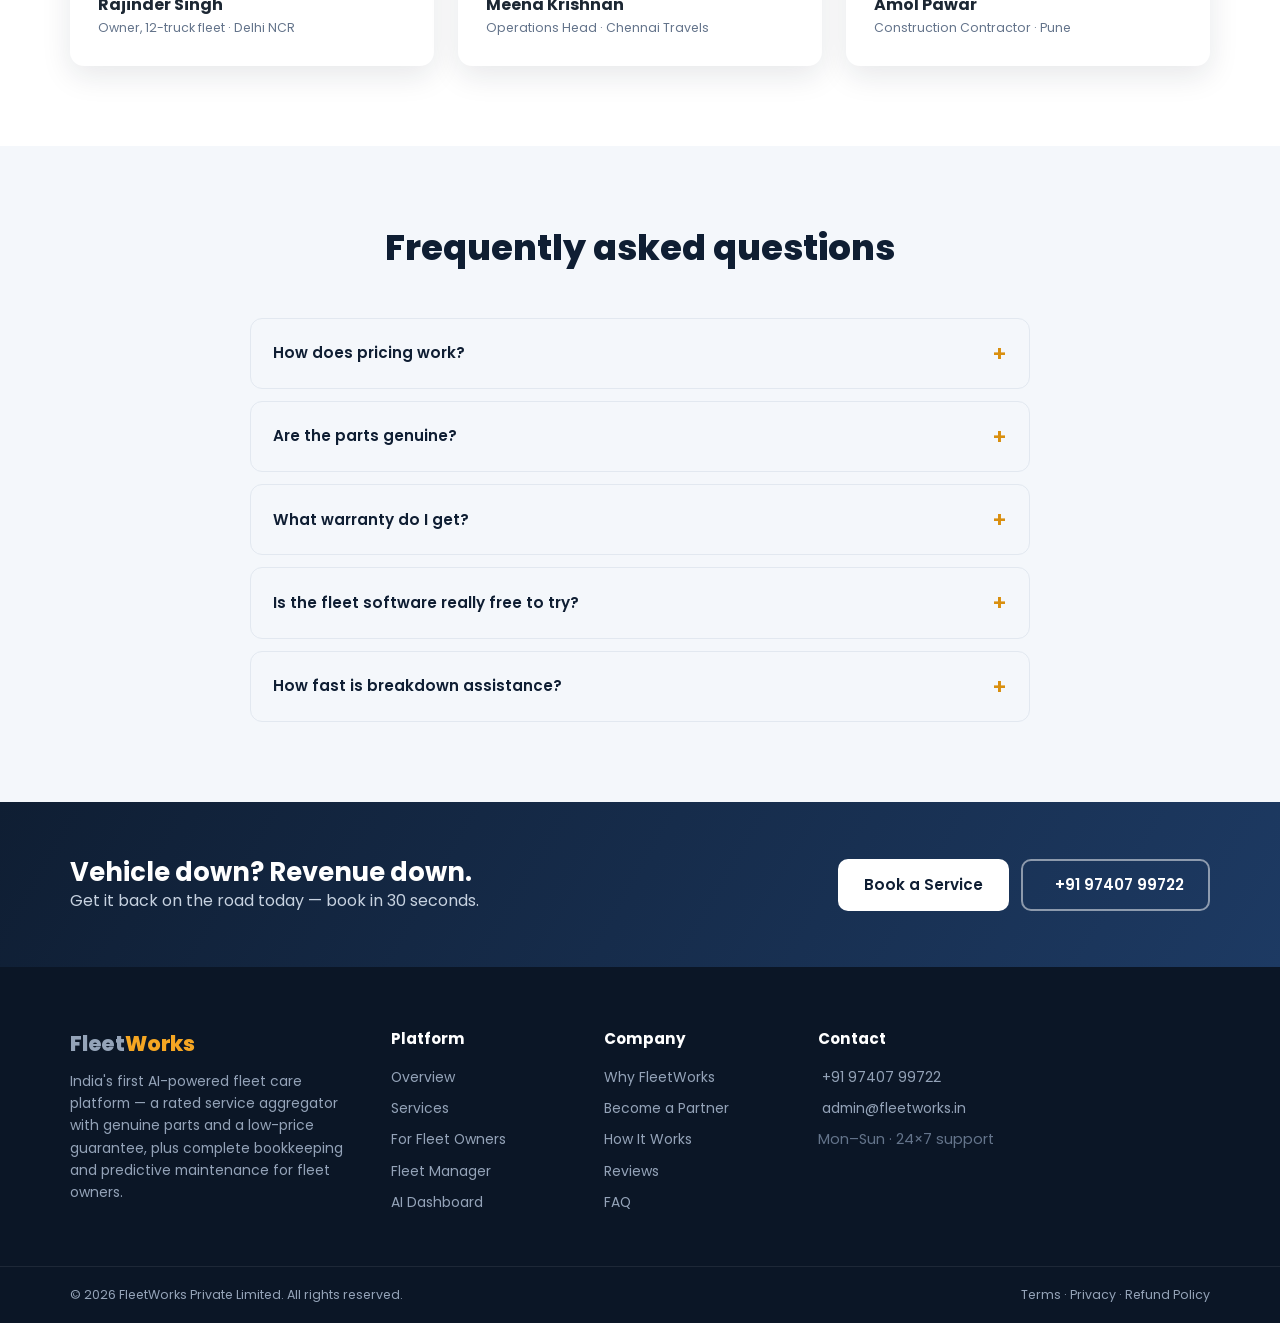
==== commit 1fe078da: "Hero headline: 'Nobody cares for your fleet more intelligently.' Co-Authored-By: Claude Fable 5 <nor" ====
--- a/index.html
+++ b/index.html
@@ -50,7 +50,7 @@
     <div class="container hero-inner">
       <div class="hero-text">
         <span class="badge badge-flash"><i data-icon="zap" data-icon-size="14"></i> India's First AI-Powered Fleet Care Platform</span>
-        <h1>Every trade your fleet needs — <span class="accent">rated, genuine, guaranteed.</span></h1>
+        <h1>Nobody cares for your fleet <span class="accent">more intelligently.</span></h1>
         <p>One platform to book authorised workshops for every heavy-vehicle service, and to run your entire fleet office. Genuine parts only, a low-price guarantee, and AI that keeps your trucks earning — not waiting.</p>
         <div class="hero-cta">
           <button class="btn btn-primary" onclick="openBooking()"><i data-icon="wrench" data-icon-size="16"></i> Book a Service</button>
